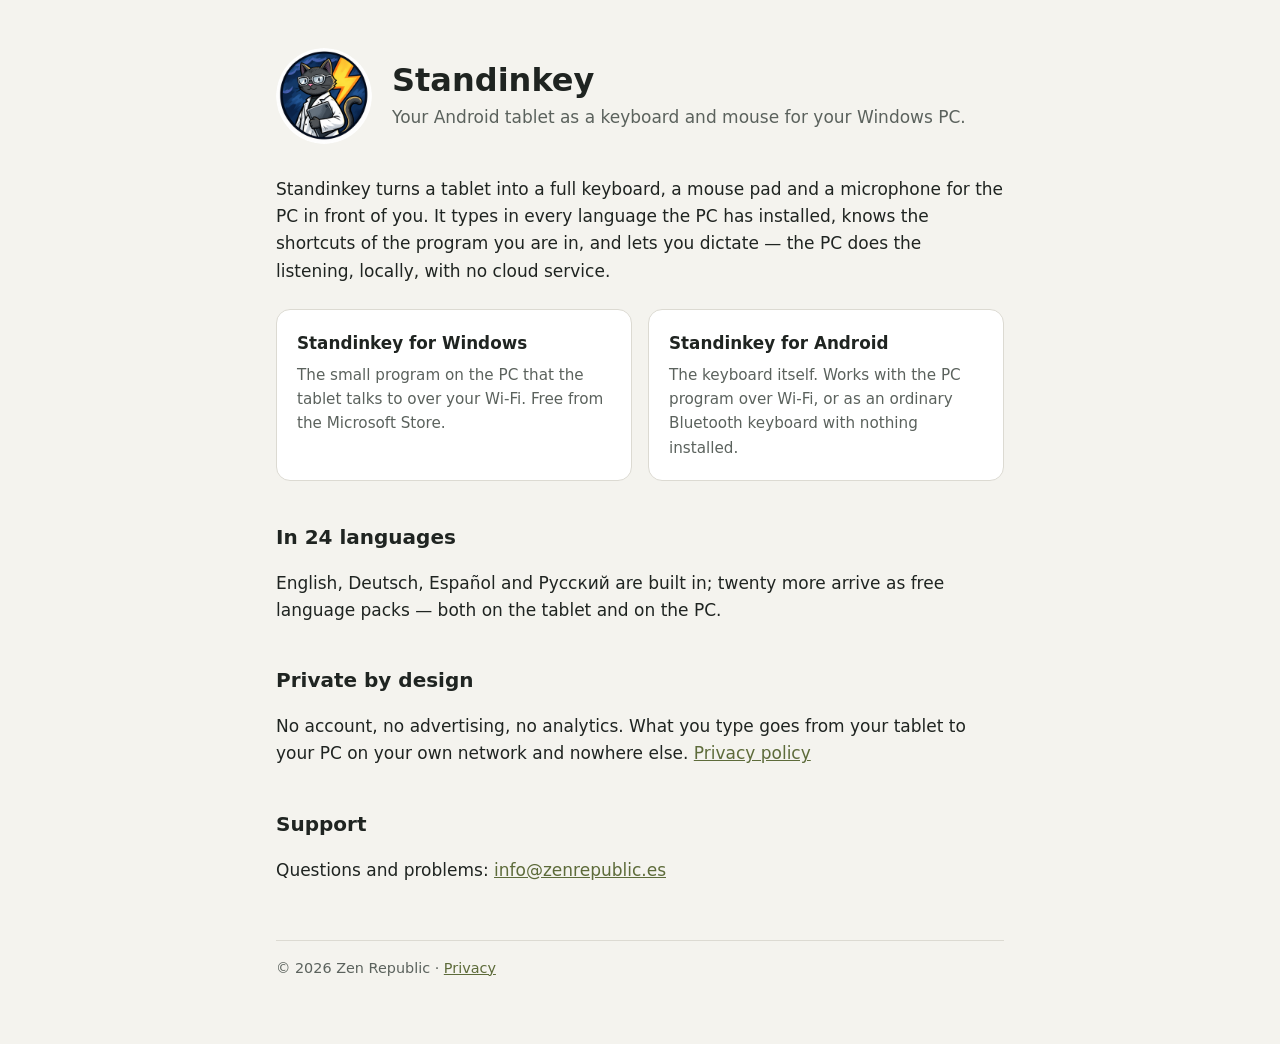
==== index.html @ 417d57b5 "Product page and privacy policy" ====
<!doctype html>
<html lang="en">
<head>
  <meta charset="utf-8">
  <meta name="viewport" content="width=device-width, initial-scale=1">
  <title>Standinkey</title>
  <meta name="description" content="Your Android tablet as a keyboard and mouse for your Windows PC.">
  <link rel="icon" href="logo.png">
  <link rel="stylesheet" href="style.css">
</head>
<body>
<main>
  <header>
    <img src="logo.png" alt="">
    <div>
      <h1>Standinkey</h1>
      <p class="lede">Your Android tablet as a keyboard and mouse for your Windows PC.</p>
    </div>
  </header>

  <p>Standinkey turns a tablet into a full keyboard, a mouse pad and a microphone for the PC in front of you.
    It types in every language the PC has installed, knows the shortcuts of the program you are in,
    and lets you dictate — the PC does the listening, locally, with no cloud service.</p>

  <div class="cards">
    <div class="card">
      <h3>Standinkey for Windows</h3>
      <p>The small program on the PC that the tablet talks to over your Wi-Fi. Free from the Microsoft Store.</p>
    </div>
    <div class="card">
      <h3>Standinkey for Android</h3>
      <p>The keyboard itself. Works with the PC program over Wi-Fi, or as an ordinary Bluetooth keyboard with nothing installed.</p>
    </div>
  </div>

  <h2>In 24 languages</h2>
  <p>English, Deutsch, Español and Русский are built in; twenty more arrive as free language packs —
    both on the tablet and on the PC.</p>

  <h2>Private by design</h2>
  <p>No account, no advertising, no analytics. What you type goes from your tablet to your PC on your own
    network and nowhere else. <a href="privacy.html">Privacy policy</a></p>

  <h2>Support</h2>
  <p>Questions and problems: <a href="mailto:info@zenrepublic.es">info@zenrepublic.es</a></p>

  <footer>© 2026 Zen Republic · <a href="privacy.html">Privacy</a></footer>
</main>
</body>
</html>
---- style.css ----
:root {
  --bg: #f4f3ee;
  --surface: #ffffff;
  --text: #1f2421;
  --muted: #5b625d;
  --accent: #5d6b3a;
  --accent-text: #ffffff;
  --border: #dcdad2;
}
@media (prefers-color-scheme: dark) {
  :root {
    --bg: #161917;
    --surface: #1f2421;
    --text: #e9ebe6;
    --muted: #a3aaa4;
    --accent: #a9bb78;
    --accent-text: #161917;
    --border: #343a36;
  }
}
* { box-sizing: border-box; }
body {
  margin: 0;
  background: var(--bg);
  color: var(--text);
  font: 17px/1.6 system-ui, -apple-system, "Segoe UI", Roboto, sans-serif;
}
main { max-width: 760px; margin: 0 auto; padding: 48px 16px 64px; }
header { display: flex; align-items: center; gap: 20px; margin-bottom: 32px; }
header img { width: 96px; height: 96px; border-radius: 50%; flex: none; }
h1 { font-size: 2rem; line-height: 1.2; margin: 0; }
h2 { font-size: 1.25rem; margin: 40px 0 8px; }
p, li { color: var(--text); }
.lede { color: var(--muted); margin: 4px 0 0; }
.cards { display: grid; grid-template-columns: repeat(auto-fit, minmax(240px, 1fr)); gap: 16px; margin: 24px 0; }
.card { background: var(--surface); border: 1px solid var(--border); border-radius: 14px; padding: 20px; }
.card h3 { margin: 0 0 6px; font-size: 1.05rem; }
.card p { margin: 0; color: var(--muted); font-size: 0.95rem; }
a { color: var(--accent); }
.button {
  display: inline-block; background: var(--accent); color: var(--accent-text);
  text-decoration: none; padding: 10px 18px; border-radius: 999px; font-weight: 600;
}
footer { margin-top: 56px; padding-top: 16px; border-top: 1px solid var(--border); color: var(--muted); font-size: 0.9rem; }
table { width: 100%; border-collapse: collapse; margin: 12px 0; font-size: 0.95rem; }
th, td { text-align: left; vertical-align: top; padding: 8px 10px; border-bottom: 1px solid var(--border); }
th { color: var(--muted); font-weight: 600; }
@media (max-width: 520px) {
  header { flex-direction: column; align-items: flex-start; }
  table { display: block; overflow-x: auto; }
}
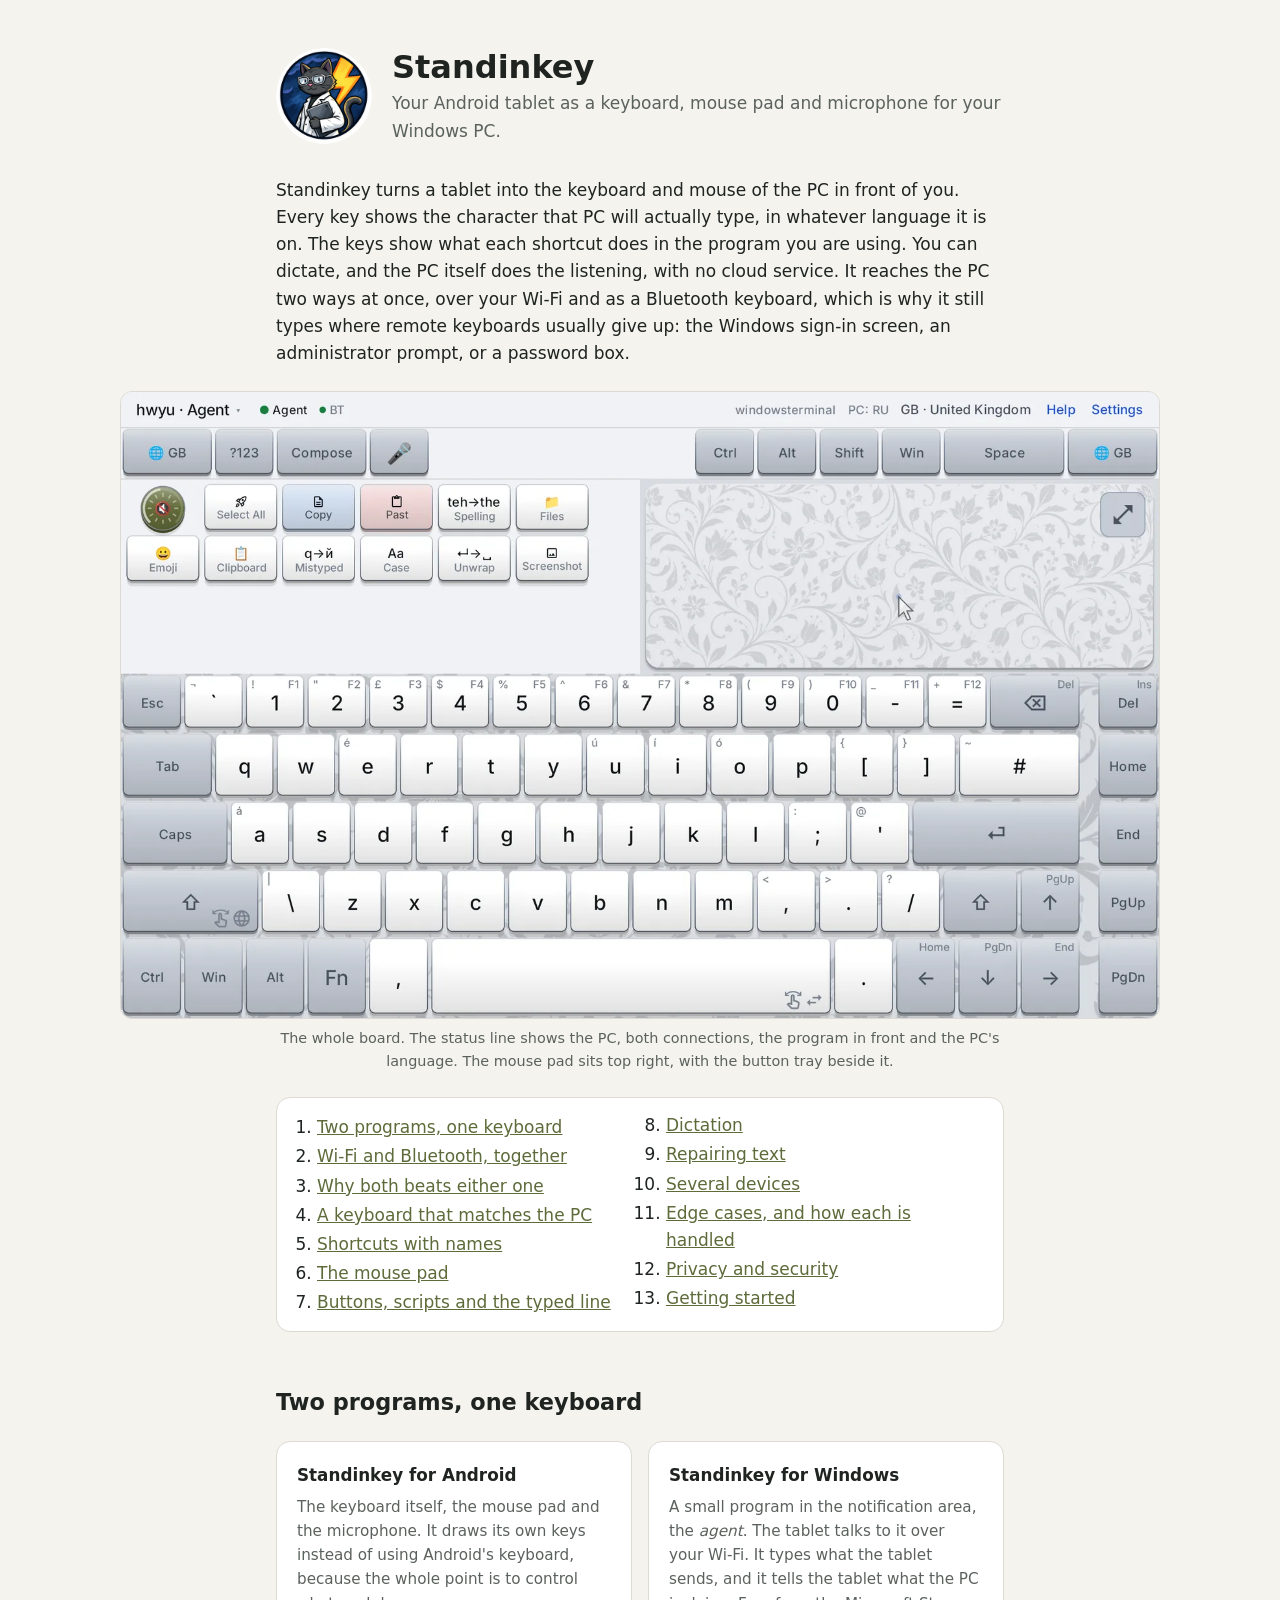
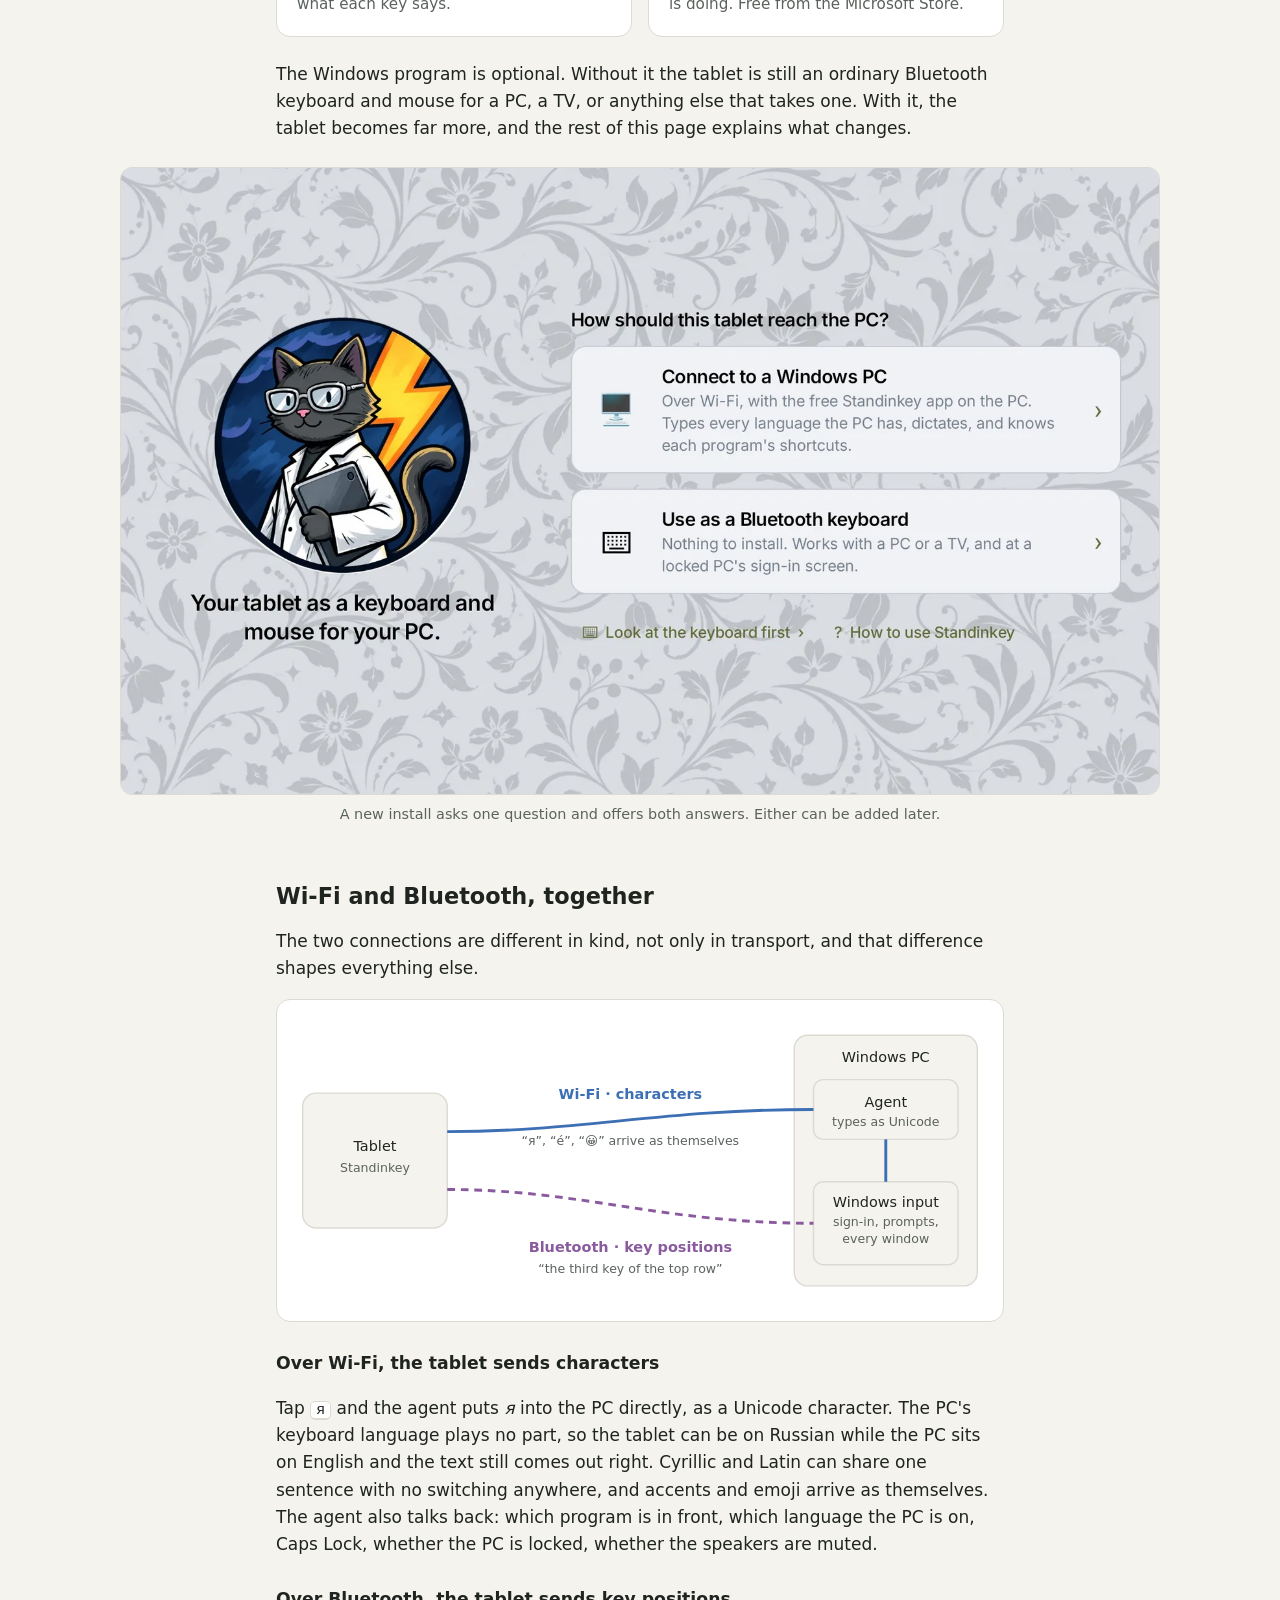
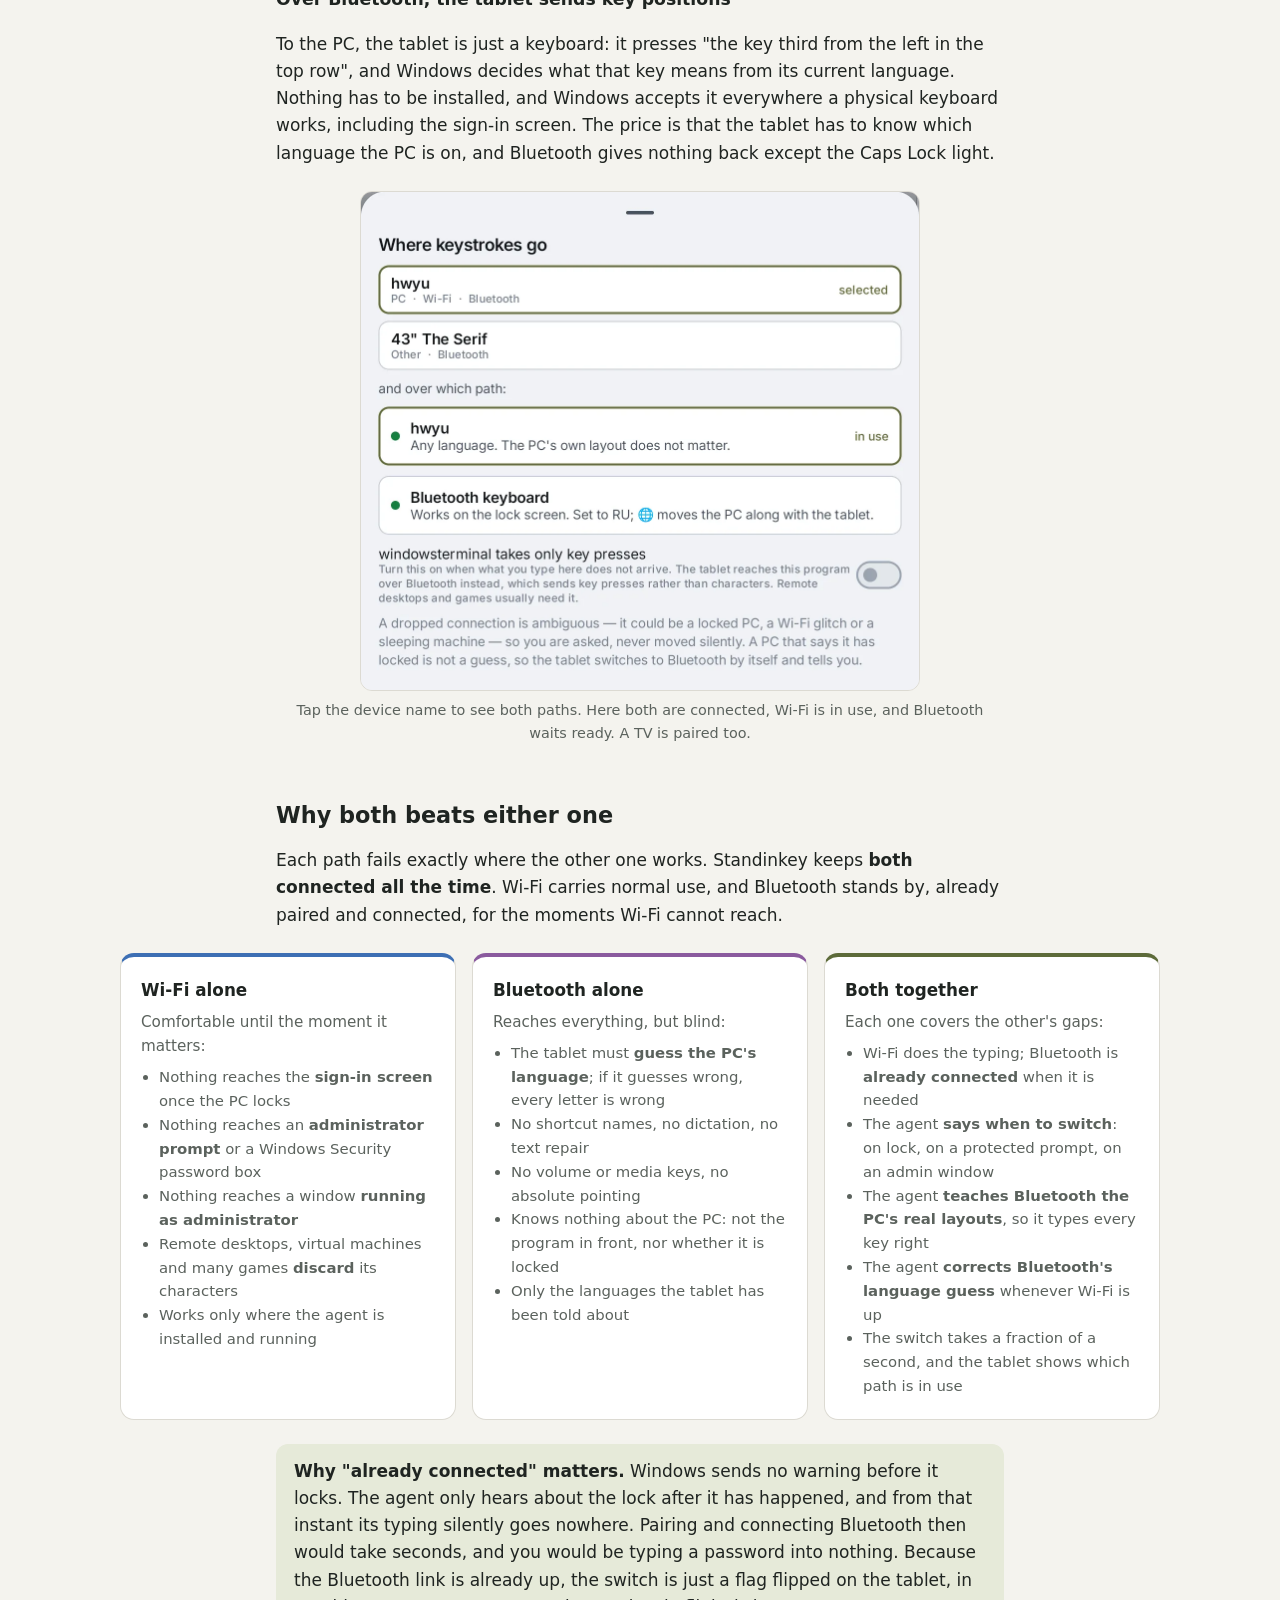
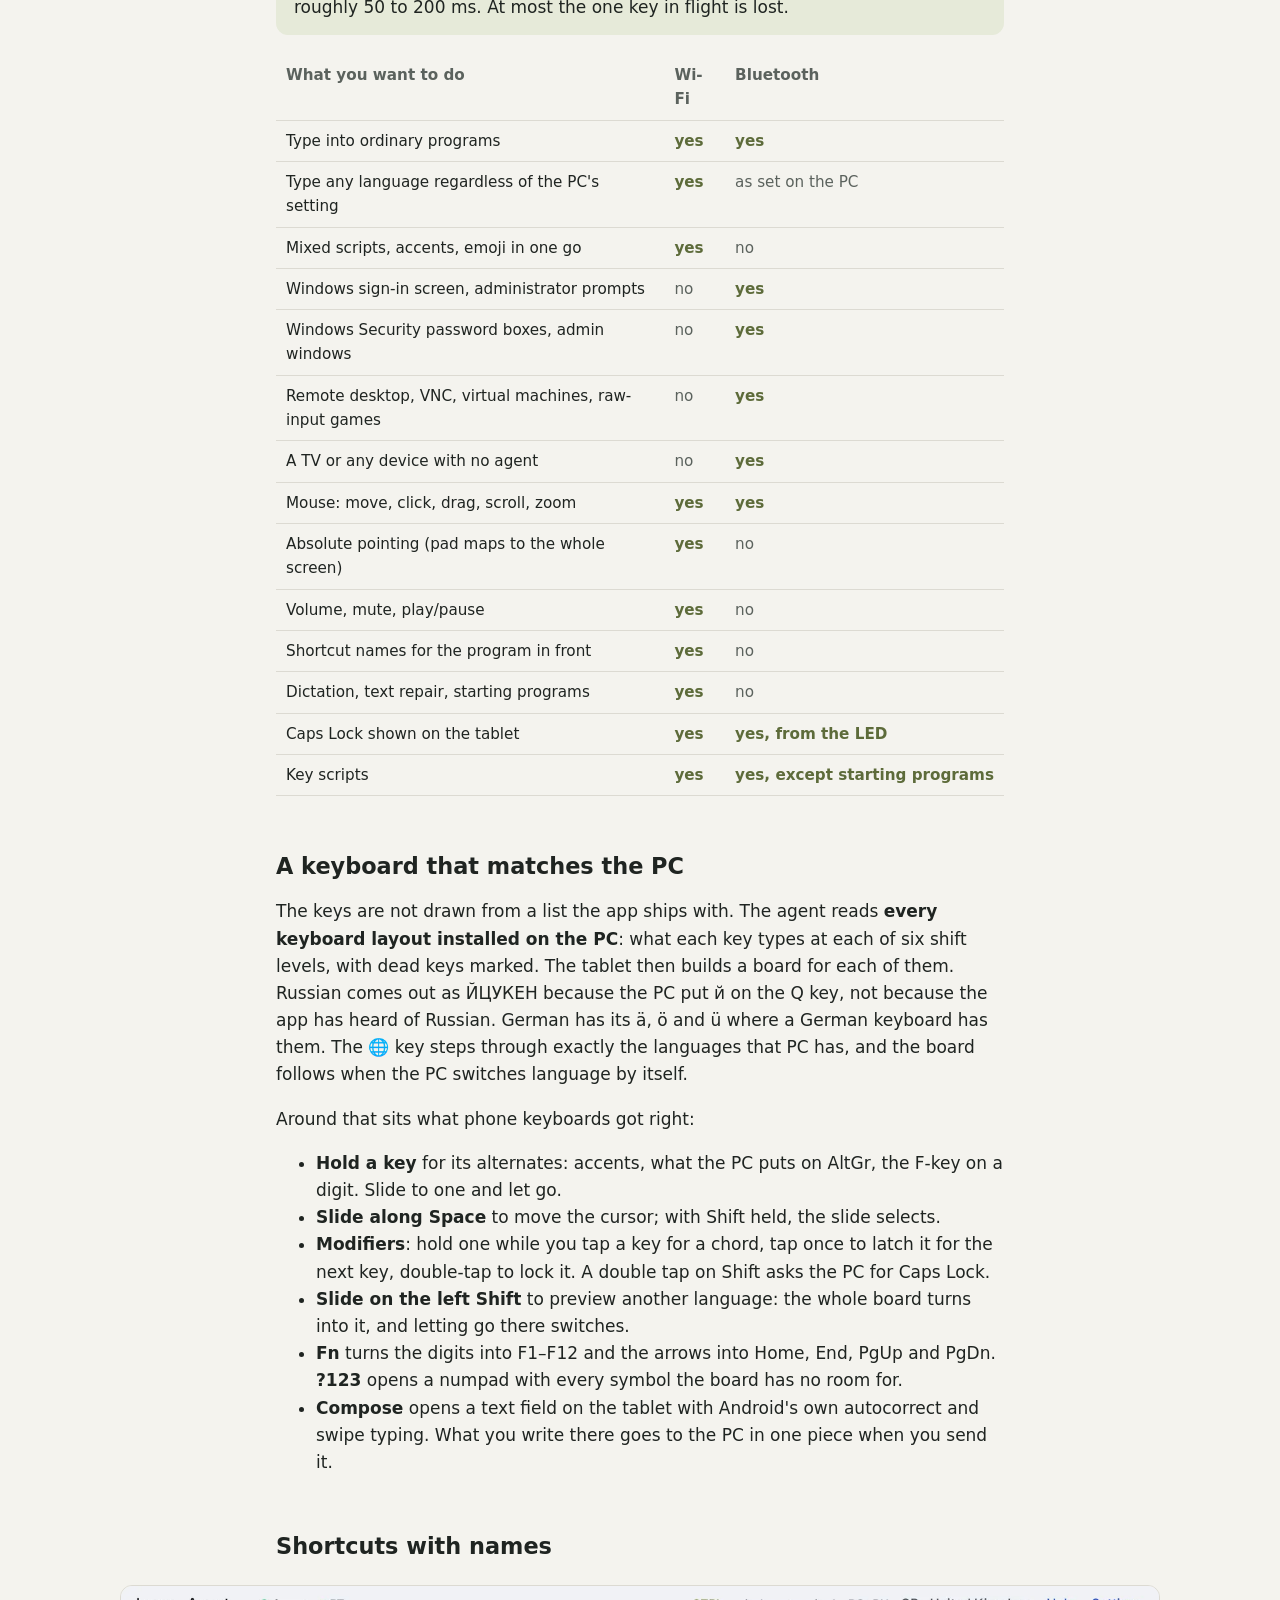
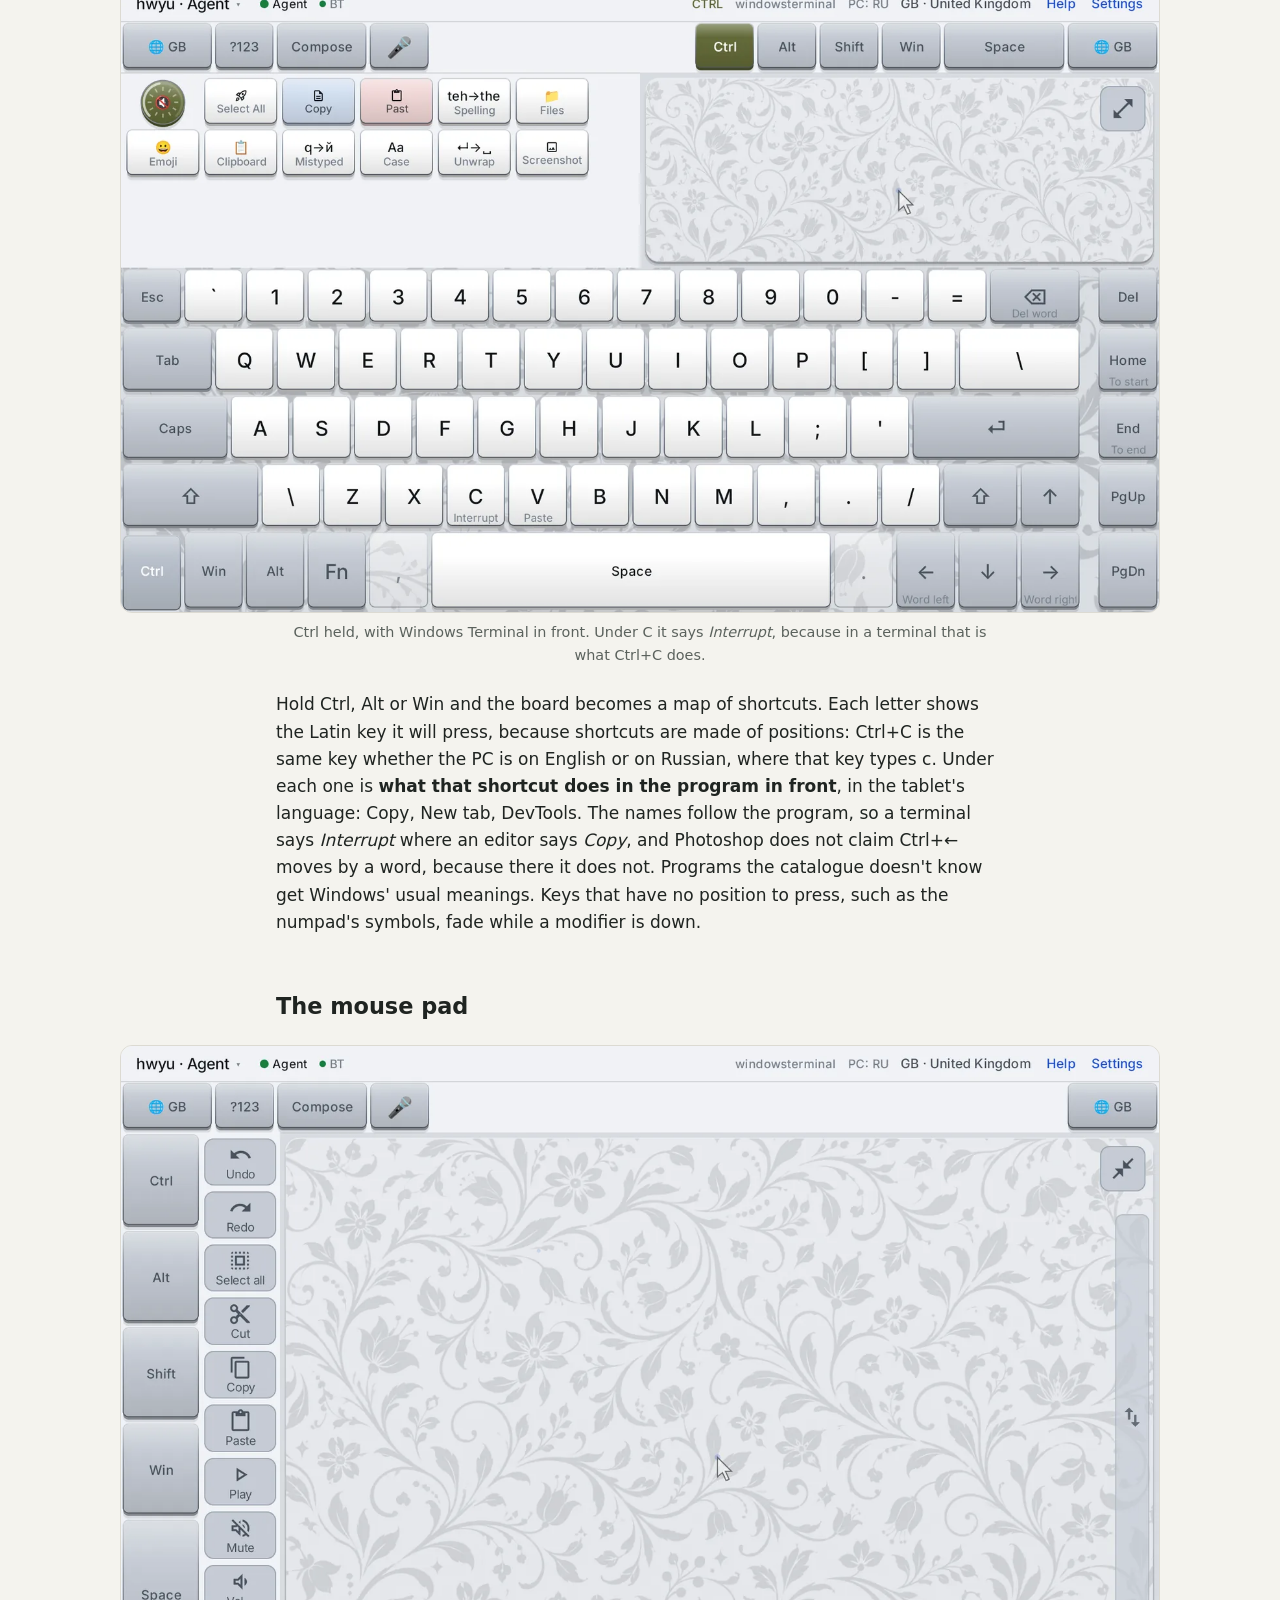
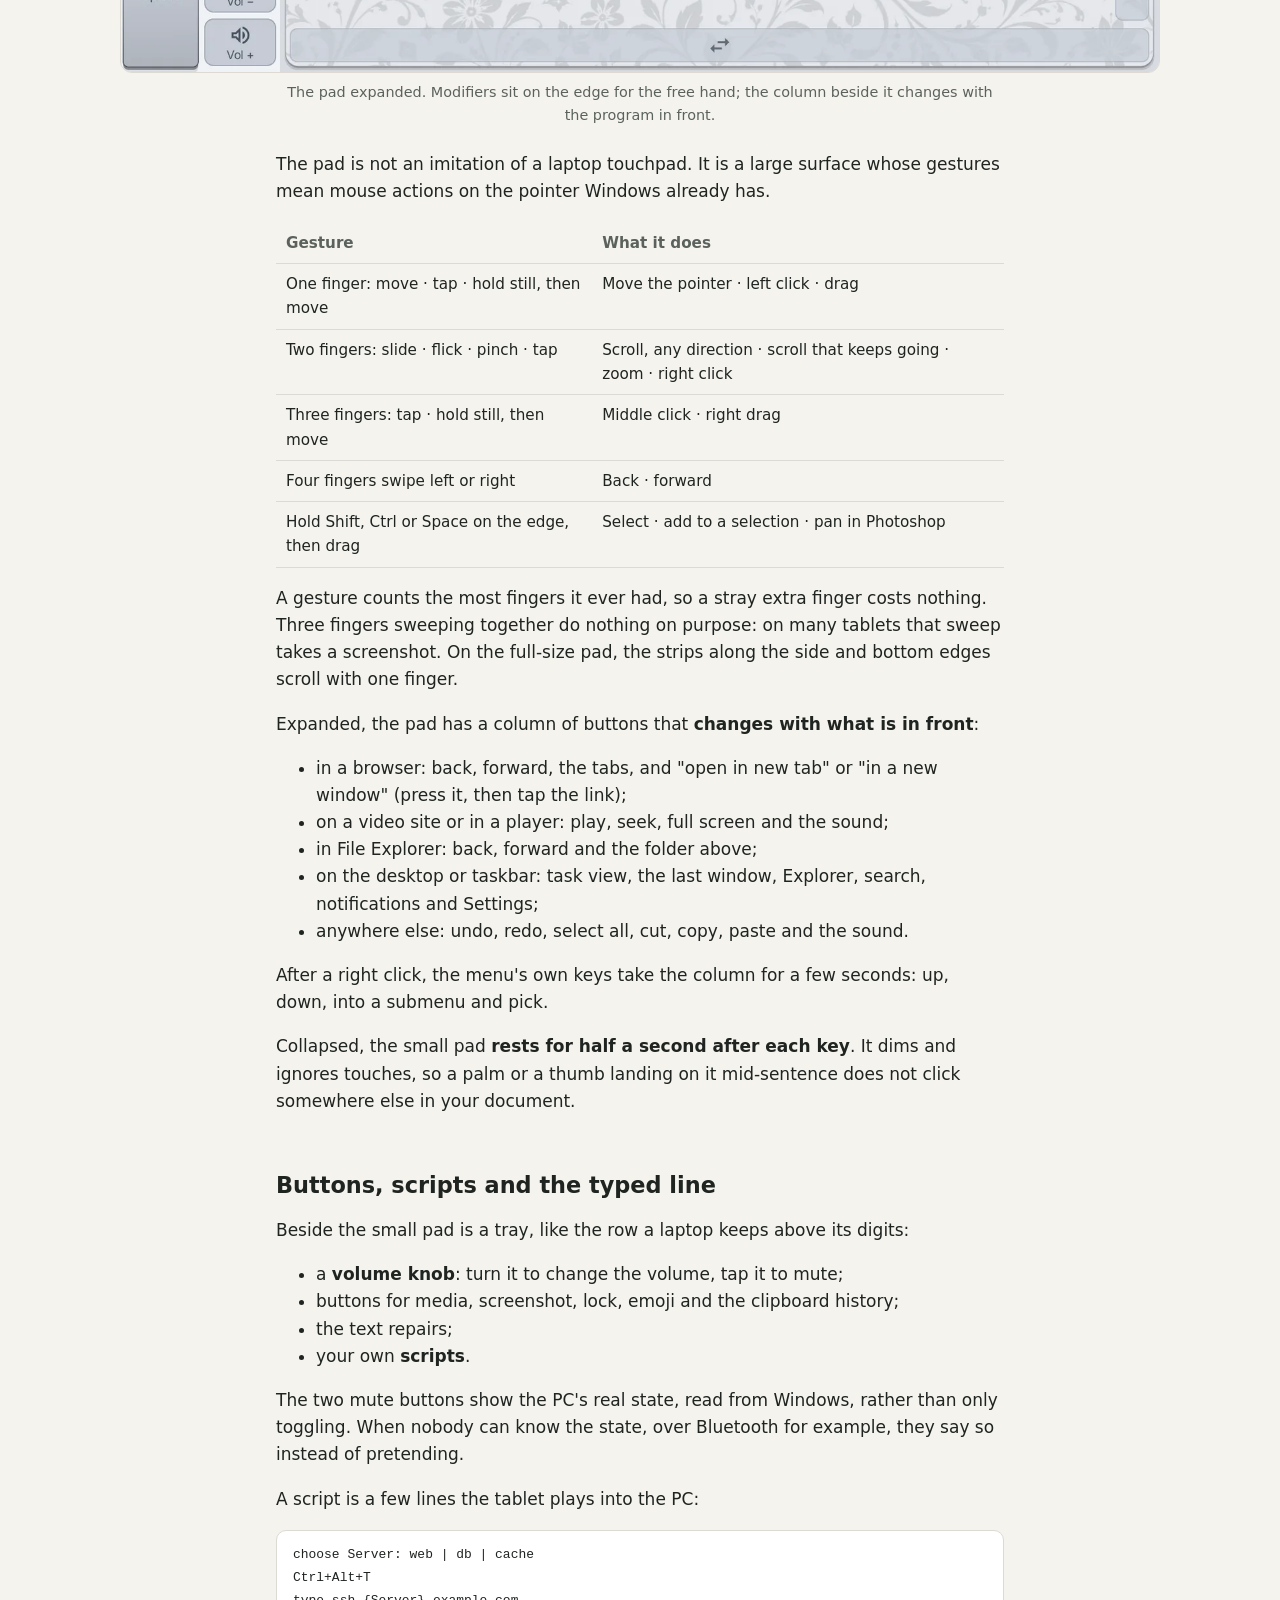
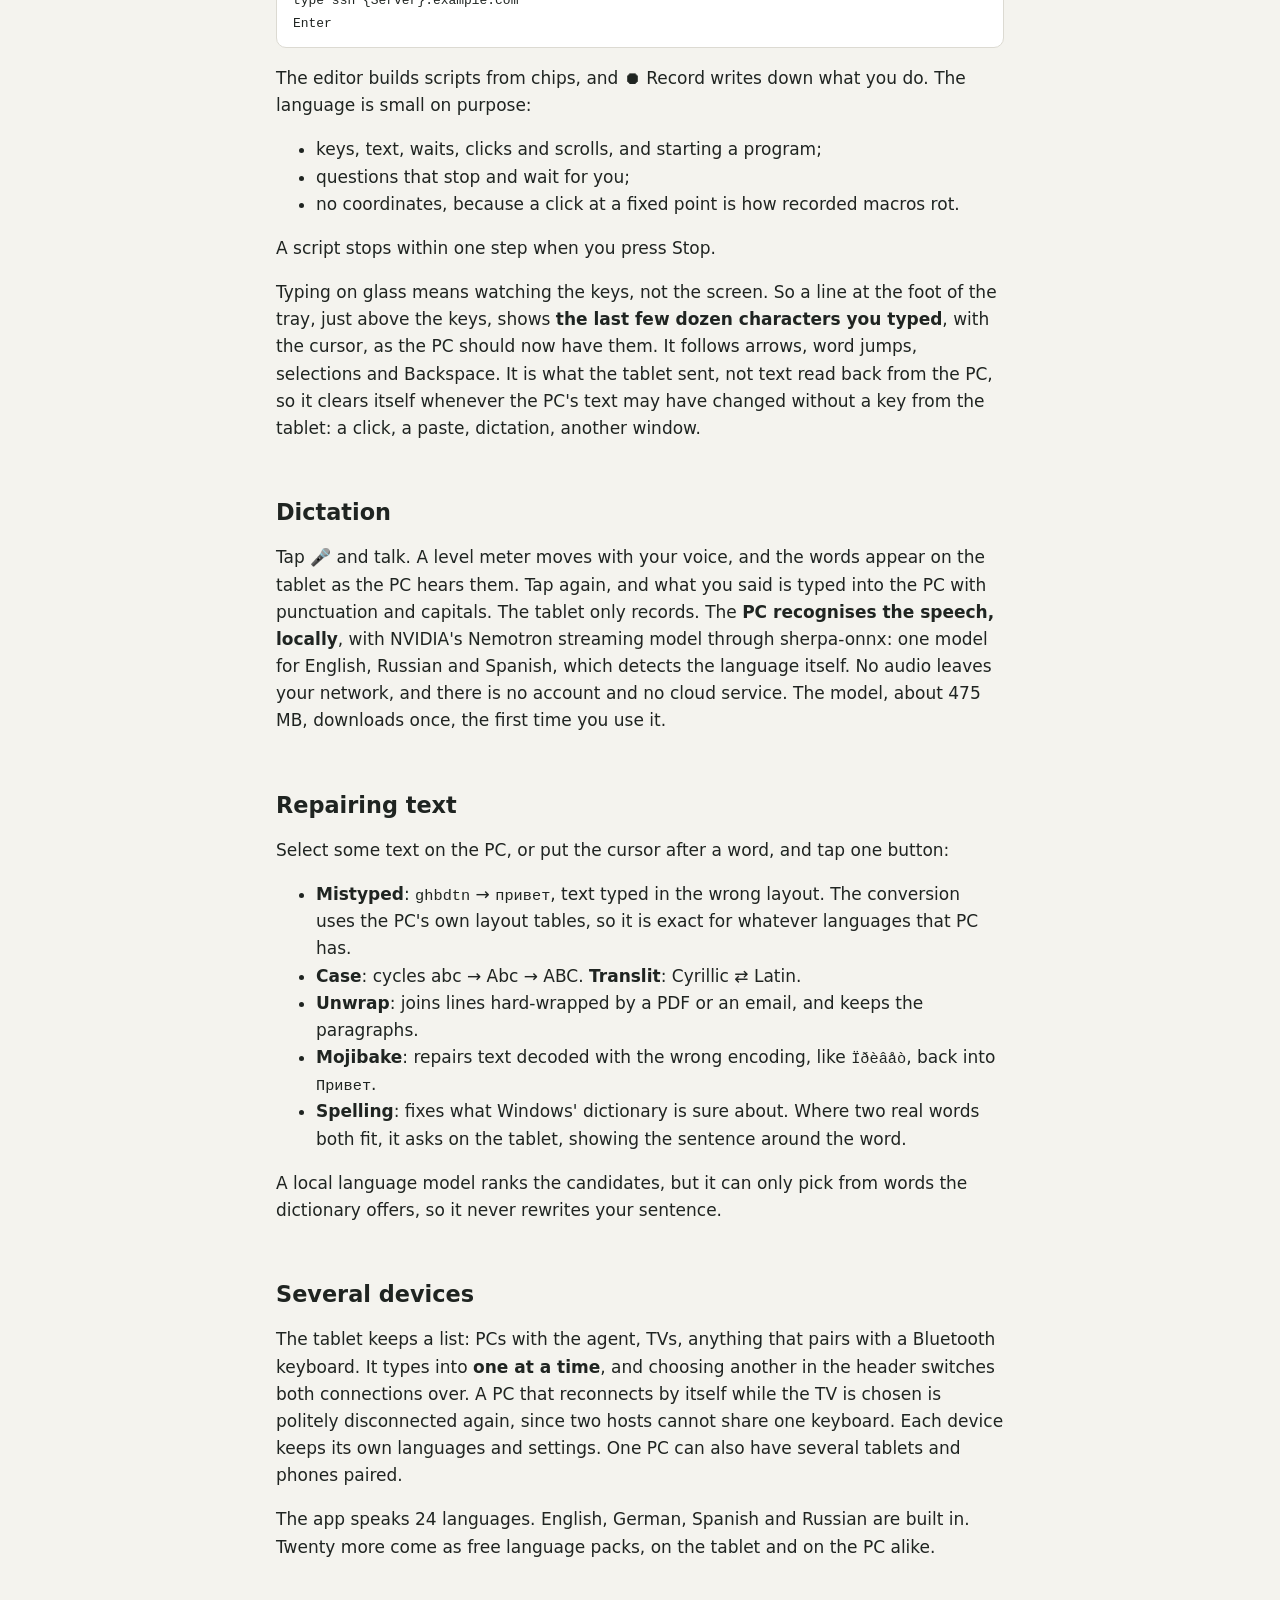
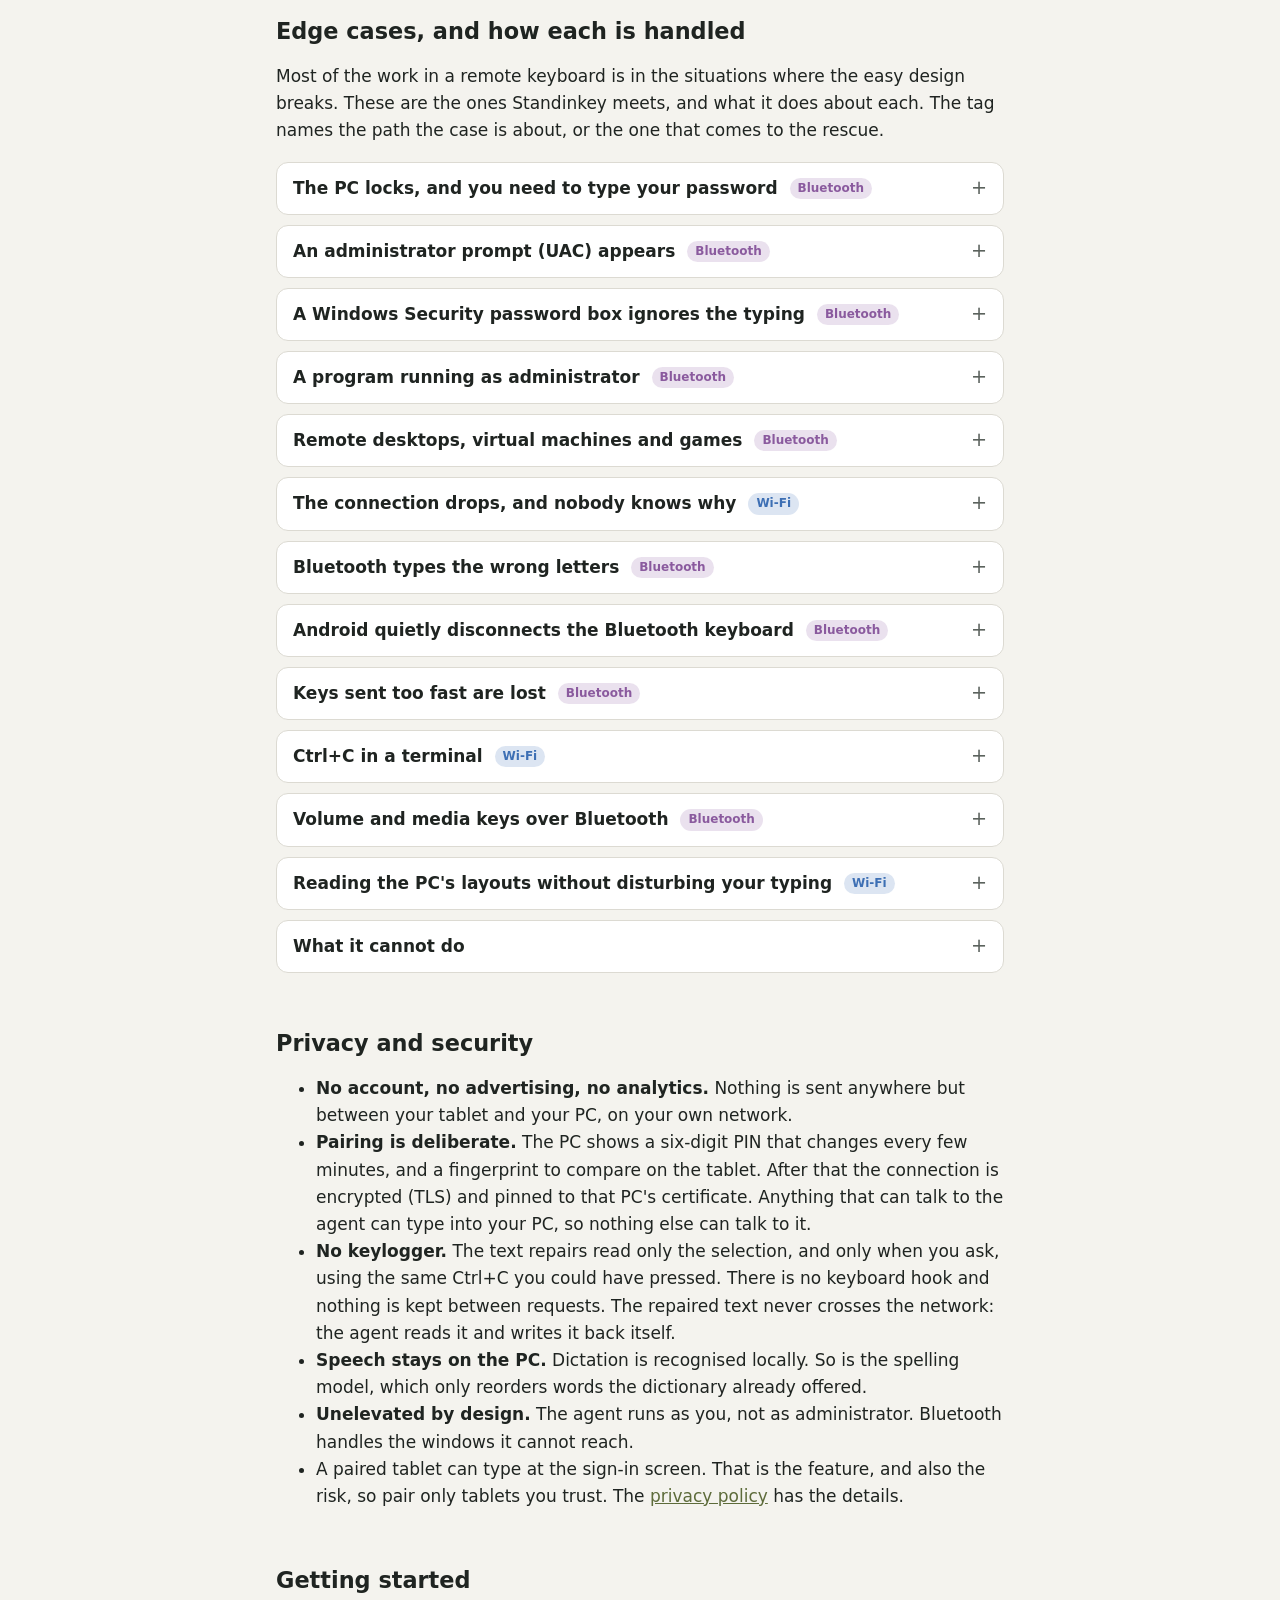
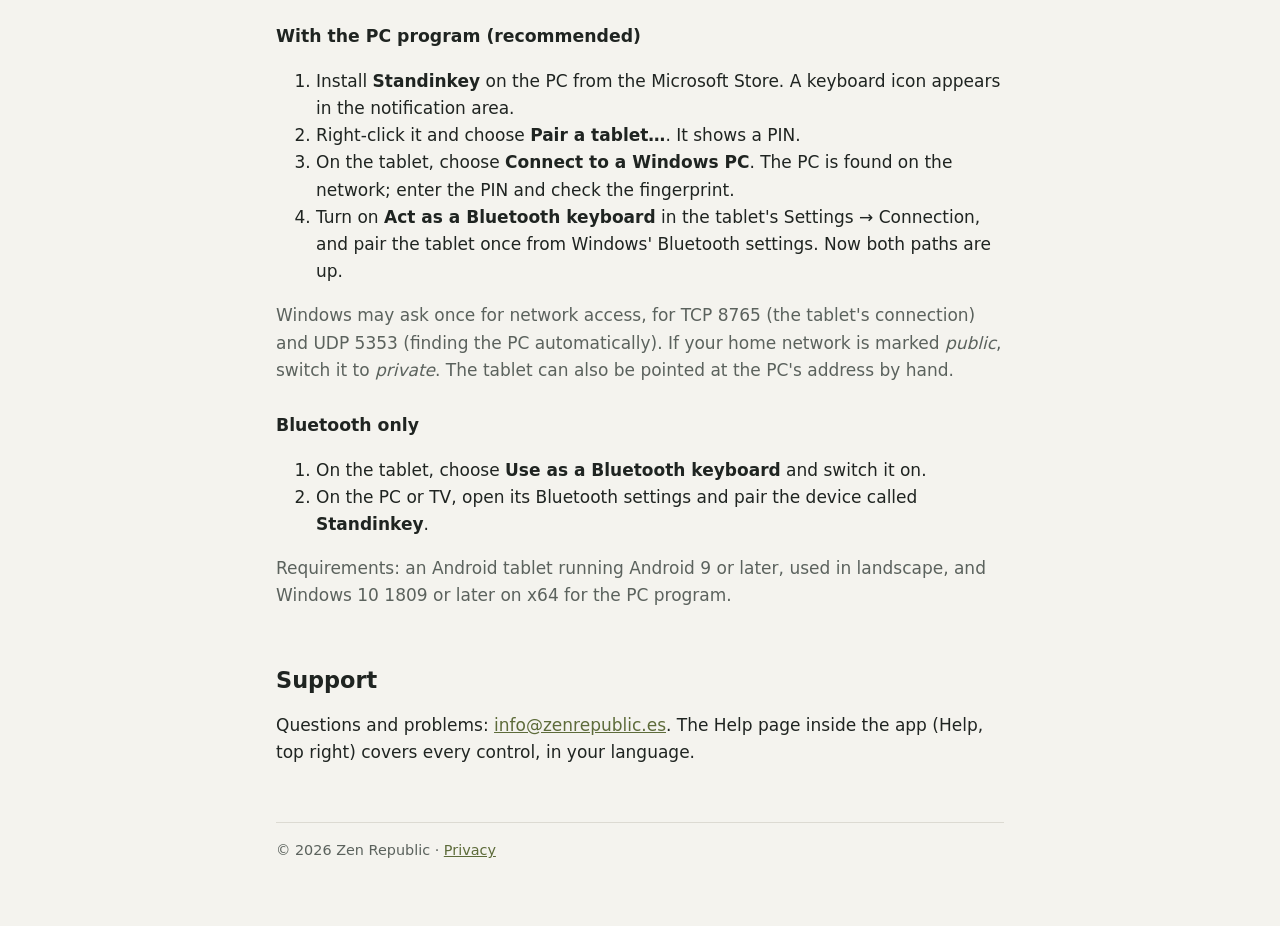
==== commit df598938: "The product page in full: both paths, why both, the features, the edge cases Co-Authored-By: Claude " ====
--- a/index.html
+++ b/index.html
@@ -4,7 +4,7 @@
   <meta charset="utf-8">
   <meta name="viewport" content="width=device-width, initial-scale=1">
   <title>Standinkey</title>
-  <meta name="description" content="Your Android tablet as a keyboard and mouse for your Windows PC.">
+  <meta name="description" content="Your Android tablet as a keyboard, mouse pad and microphone for your Windows PC — over Wi-Fi and Bluetooth at once, so it types everywhere, from your documents to the sign-in screen.">
   <link rel="icon" href="logo.png">
   <link rel="stylesheet" href="style.css">
 </head>
@@ -14,35 +14,499 @@
     <img src="logo.png" alt="">
     <div>
       <h1>Standinkey</h1>
-      <p class="lede">Your Android tablet as a keyboard and mouse for your Windows PC.</p>
+      <p class="lede">Your Android tablet as a keyboard, mouse pad and microphone for your Windows PC.</p>
     </div>
   </header>
 
-  <p>Standinkey turns a tablet into a full keyboard, a mouse pad and a microphone for the PC in front of you.
-    It types in every language the PC has installed, knows the shortcuts of the program you are in,
-    and lets you dictate — the PC does the listening, locally, with no cloud service.</p>
-
+  <p>Standinkey turns a tablet into the keyboard and mouse of the PC in front of you. Every key shows the
+    character that PC will actually type, in whatever language it is on. The keys show what each shortcut does
+    in the program you are using. You can dictate, and the PC itself does the listening, with no cloud
+    service. It reaches the PC two ways at once, over your Wi-Fi and as a Bluetooth keyboard, which is why it
+    still types where remote keyboards usually give up: the Windows sign-in screen, an administrator prompt,
+    or a password box.</p>
+
+  <figure class="wide">
+    <img src="img/keyboard.webp" width="1600" height="965" alt="The Standinkey keyboard on a tablet: a status line, a row of controls, a tray of buttons, a small mouse pad, and a full keyboard with function keys on the digits.">
+    <figcaption>The whole board. The status line shows the PC, both connections, the program in front and the PC's language. The mouse pad sits top right, with the button tray beside it.</figcaption>
+  </figure>
+
+  <nav class="toc" aria-label="Contents">
+    <ol>
+      <li><a href="#parts">Two programs, one keyboard</a></li>
+      <li><a href="#paths">Wi-Fi and Bluetooth, together</a></li>
+      <li><a href="#why-both">Why both beats either one</a></li>
+      <li><a href="#keyboard">A keyboard that matches the PC</a></li>
+      <li><a href="#shortcuts">Shortcuts with names</a></li>
+      <li><a href="#mouse">The mouse pad</a></li>
+      <li><a href="#tray">Buttons, scripts and the typed line</a></li>
+      <li><a href="#dictation">Dictation</a></li>
+      <li><a href="#repair">Repairing text</a></li>
+      <li><a href="#devices">Several devices</a></li>
+      <li><a href="#edge-cases">Edge cases, and how each is handled</a></li>
+      <li><a href="#privacy">Privacy and security</a></li>
+      <li><a href="#start">Getting started</a></li>
+    </ol>
+  </nav>
+
+  <h2 id="parts">Two programs, one keyboard</h2>
   <div class="cards">
     <div class="card">
+      <h3>Standinkey for Android</h3>
+      <p>The keyboard itself, the mouse pad and the microphone. It draws its own keys instead of using Android's
+        keyboard, because the whole point is to control what each key says.</p>
+    </div>
+    <div class="card">
       <h3>Standinkey for Windows</h3>
-      <p>The small program on the PC that the tablet talks to over your Wi-Fi. Free from the Microsoft Store.</p>
-    </div>
-    <div class="card">
-      <h3>Standinkey for Android</h3>
-      <p>The keyboard itself. Works with the PC program over Wi-Fi, or as an ordinary Bluetooth keyboard with nothing installed.</p>
+      <p>A small program in the notification area, the <em>agent</em>. The tablet talks to it over your Wi-Fi.
+        It types what the tablet sends, and it tells the tablet what the PC is doing. Free from the Microsoft Store.</p>
     </div>
   </div>
-
-  <h2>In 24 languages</h2>
-  <p>English, Deutsch, Español and Русский are built in; twenty more arrive as free language packs —
-    both on the tablet and on the PC.</p>
-
-  <h2>Private by design</h2>
-  <p>No account, no advertising, no analytics. What you type goes from your tablet to your PC on your own
-    network and nowhere else. <a href="privacy.html">Privacy policy</a></p>
+  <p>The Windows program is optional. Without it the tablet is still an ordinary Bluetooth keyboard and mouse
+    for a PC, a TV, or anything else that takes one. With it, the tablet becomes far more, and the rest of
+    this page explains what changes.</p>
+
+  <figure class="wide">
+    <img src="img/welcome.webp" width="1600" height="965" loading="lazy" alt="The first screen of the app, asking how the tablet should reach the PC: Connect to a Windows PC, or Use as a Bluetooth keyboard.">
+    <figcaption>A new install asks one question and offers both answers. Either can be added later.</figcaption>
+  </figure>
+
+  <h2 id="paths">Wi-Fi and Bluetooth, together</h2>
+  <p>The two connections are different in kind, not only in transport, and that difference shapes everything else.</p>
+
+  <div class="diagram" role="img" aria-label="Diagram: the tablet reaches the PC over two lanes. The Wi-Fi lane goes to the agent and carries characters; the Bluetooth lane goes straight to Windows and carries key positions.">
+    <svg viewBox="0 0 720 300" xmlns="http://www.w3.org/2000/svg">
+      <rect class="box" x="10" y="80" width="150" height="140" rx="14"/>
+      <text x="85" y="140" text-anchor="middle">Tablet</text>
+      <text x="85" y="162" text-anchor="middle" class="small">Standinkey</text>
+
+      <rect class="box" x="520" y="20" width="190" height="260" rx="14"/>
+      <text x="615" y="48" text-anchor="middle">Windows PC</text>
+      <rect class="box" x="540" y="66" width="150" height="62" rx="10"/>
+      <text x="615" y="94" text-anchor="middle">Agent</text>
+      <text x="615" y="114" text-anchor="middle" class="small">types as Unicode</text>
+      <rect class="box" x="540" y="172" width="150" height="86" rx="10"/>
+      <text x="615" y="198" text-anchor="middle">Windows input</text>
+      <text x="615" y="218" text-anchor="middle" class="small">sign-in, prompts,</text>
+      <text x="615" y="236" text-anchor="middle" class="small">every window</text>
+
+      <path class="wifi" d="M160 120 C 300 120, 380 97, 540 97"/>
+      <text x="350" y="86" text-anchor="middle" class="wifi-t">Wi-Fi · characters</text>
+      <text x="350" y="134" text-anchor="middle" class="small">“я”, “é”, “😀” arrive as themselves</text>
+
+      <path class="bt" d="M160 180 C 300 180, 380 215, 540 215"/>
+      <text x="350" y="245" text-anchor="middle" class="bt-t">Bluetooth · key positions</text>
+      <text x="350" y="267" text-anchor="middle" class="small">“the third key of the top row”</text>
+
+      <path class="wifi" d="M615 128 L615 172" stroke-dasharray="0"/>
+    </svg>
+  </div>
+
+  <h3>Over Wi-Fi, the tablet sends characters</h3>
+  <p>Tap <kbd>я</kbd> and the agent puts <em>я</em> into the PC directly, as a Unicode character. The PC's
+    keyboard language plays no part, so the tablet can be on Russian while the PC sits on English and the text
+    still comes out right. Cyrillic and Latin can share one sentence with no switching anywhere, and accents
+    and emoji arrive as themselves. The agent also talks back: which program is in front, which language the
+    PC is on, Caps Lock, whether the PC is locked, whether the speakers are muted.</p>
+
+  <h3>Over Bluetooth, the tablet sends key positions</h3>
+  <p>To the PC, the tablet is just a keyboard: it presses "the key third from the left in the top row", and
+    Windows decides what that key means from its current language. Nothing has to be installed, and Windows
+    accepts it everywhere a physical keyboard works, including the sign-in screen. The price is that the
+    tablet has to know which language the PC is on, and Bluetooth gives nothing back except the Caps Lock
+    light.</p>
+
+  <figure class="narrow">
+    <img src="img/paths.webp" width="1120" height="1000" loading="lazy" alt="The 'Where keystrokes go' sheet: the selected PC, a TV, and two paths — the agent over Wi-Fi, in use, and the Bluetooth keyboard, also connected.">
+    <figcaption>Tap the device name to see both paths. Here both are connected, Wi-Fi is in use, and Bluetooth waits ready. A TV is paired too.</figcaption>
+  </figure>
+
+  <h2 id="why-both">Why both beats either one</h2>
+  <p>Each path fails exactly where the other one works. Standinkey keeps <strong>both connected all the
+    time</strong>. Wi-Fi carries normal use, and Bluetooth stands by, already paired and connected, for the
+    moments Wi-Fi cannot reach.</p>
+
+  <div class="cards wide">
+    <div class="card wifi">
+      <h3>Wi-Fi alone</h3>
+      <p>Comfortable until the moment it matters:</p>
+      <ul>
+        <li>Nothing reaches the <strong>sign-in screen</strong> once the PC locks</li>
+        <li>Nothing reaches an <strong>administrator prompt</strong> or a Windows Security password box</li>
+        <li>Nothing reaches a window <strong>running as administrator</strong></li>
+        <li>Remote desktops, virtual machines and many games <strong>discard</strong> its characters</li>
+        <li>Works only where the agent is installed and running</li>
+      </ul>
+    </div>
+    <div class="card bt">
+      <h3>Bluetooth alone</h3>
+      <p>Reaches everything, but blind:</p>
+      <ul>
+        <li>The tablet must <strong>guess the PC's language</strong>; if it guesses wrong, every letter is wrong</li>
+        <li>No shortcut names, no dictation, no text repair</li>
+        <li>No volume or media keys, no absolute pointing</li>
+        <li>Knows nothing about the PC: not the program in front, nor whether it is locked</li>
+        <li>Only the languages the tablet has been told about</li>
+      </ul>
+    </div>
+    <div class="card both">
+      <h3>Both together</h3>
+      <p>Each one covers the other's gaps:</p>
+      <ul>
+        <li>Wi-Fi does the typing; Bluetooth is <strong>already connected</strong> when it is needed</li>
+        <li>The agent <strong>says when to switch</strong>: on lock, on a protected prompt, on an admin window</li>
+        <li>The agent <strong>teaches Bluetooth the PC's real layouts</strong>, so it types every key right</li>
+        <li>The agent <strong>corrects Bluetooth's language guess</strong> whenever Wi-Fi is up</li>
+        <li>The switch takes a fraction of a second, and the tablet shows which path is in use</li>
+      </ul>
+    </div>
+  </div>
+
+  <div class="callout">
+    <p><strong>Why "already connected" matters.</strong> Windows sends no warning before it locks. The agent
+      only hears about the lock after it has happened, and from that instant its typing silently goes nowhere.
+      Pairing and connecting Bluetooth then would take seconds, and you would be typing a password into
+      nothing. Because the Bluetooth link is already up, the switch is just a flag flipped on the tablet, in
+      roughly 50 to 200 ms. At most the one key in flight is lost.</p>
+  </div>
+
+  <table>
+    <thead><tr><th>What you want to do</th><th>Wi-Fi</th><th>Bluetooth</th></tr></thead>
+    <tbody>
+      <tr><td>Type into ordinary programs</td><td class="y">yes</td><td class="y">yes</td></tr>
+      <tr><td>Type any language regardless of the PC's setting</td><td class="y">yes</td><td class="n">as set on the PC</td></tr>
+      <tr><td>Mixed scripts, accents, emoji in one go</td><td class="y">yes</td><td class="n">no</td></tr>
+      <tr><td>Windows sign-in screen, administrator prompts</td><td class="n">no</td><td class="y">yes</td></tr>
+      <tr><td>Windows Security password boxes, admin windows</td><td class="n">no</td><td class="y">yes</td></tr>
+      <tr><td>Remote desktop, VNC, virtual machines, raw-input games</td><td class="n">no</td><td class="y">yes</td></tr>
+      <tr><td>A TV or any device with no agent</td><td class="n">no</td><td class="y">yes</td></tr>
+      <tr><td>Mouse: move, click, drag, scroll, zoom</td><td class="y">yes</td><td class="y">yes</td></tr>
+      <tr><td>Absolute pointing (pad maps to the whole screen)</td><td class="y">yes</td><td class="n">no</td></tr>
+      <tr><td>Volume, mute, play/pause</td><td class="y">yes</td><td class="n">no</td></tr>
+      <tr><td>Shortcut names for the program in front</td><td class="y">yes</td><td class="n">no</td></tr>
+      <tr><td>Dictation, text repair, starting programs</td><td class="y">yes</td><td class="n">no</td></tr>
+      <tr><td>Caps Lock shown on the tablet</td><td class="y">yes</td><td class="y">yes, from the LED</td></tr>
+      <tr><td>Key scripts</td><td class="y">yes</td><td class="y">yes, except starting programs</td></tr>
+    </tbody>
+  </table>
+
+  <h2 id="keyboard">A keyboard that matches the PC</h2>
+  <p>The keys are not drawn from a list the app ships with. The agent reads <strong>every keyboard layout
+    installed on the PC</strong>: what each key types at each of six shift levels, with dead keys marked. The
+    tablet then builds a board for each of them. Russian comes out as ЙЦУКЕН because the PC put й on the Q
+    key, not because the app has heard of Russian. German has its ä, ö and ü where a German keyboard has
+    them. The 🌐 key steps through exactly the languages that PC has, and the board follows when the PC
+    switches language by itself.</p>
+  <p>Around that sits what phone keyboards got right:</p>
+  <ul>
+    <li><strong>Hold a key</strong> for its alternates: accents, what the PC puts on AltGr, the F-key on a digit. Slide to one and let go.</li>
+    <li><strong>Slide along Space</strong> to move the cursor; with Shift held, the slide selects.</li>
+    <li><strong>Modifiers</strong>: hold one while you tap a key for a chord, tap once to latch it for the next key, double-tap to lock it. A double tap on Shift asks the PC for Caps Lock.</li>
+    <li><strong>Slide on the left Shift</strong> to preview another language: the whole board turns into it, and letting go there switches.</li>
+    <li><strong>Fn</strong> turns the digits into F1–F12 and the arrows into Home, End, PgUp and PgDn. <strong>?123</strong> opens a numpad with every symbol the board has no room for.</li>
+    <li><strong>Compose</strong> opens a text field on the tablet with Android's own autocorrect and swipe typing. What you write there goes to the PC in one piece when you send it.</li>
+  </ul>
+
+  <h2 id="shortcuts">Shortcuts with names</h2>
+  <figure class="wide">
+    <img src="img/shortcuts.webp" width="1600" height="965" loading="lazy" alt="The keyboard with Ctrl held: letters become capitals showing the Latin key, and under C it says Interrupt, under V Paste, under the arrows Word left and Word right.">
+    <figcaption>Ctrl held, with Windows Terminal in front. Under C it says <em>Interrupt</em>, because in a terminal that is what Ctrl+C does.</figcaption>
+  </figure>
+  <p>Hold Ctrl, Alt or Win and the board becomes a map of shortcuts. Each letter shows the Latin key it will
+    press, because shortcuts are made of positions: Ctrl+C is the same key whether the PC is on English or
+    on Russian, where that key types с. Under each one is <strong>what that shortcut does in the program in
+    front</strong>, in the tablet's language: Copy, New tab, DevTools. The names follow the program, so a
+    terminal says <em>Interrupt</em> where an editor says <em>Copy</em>, and Photoshop does not claim
+    Ctrl+← moves by a word, because there it does not. Programs the catalogue doesn't know get Windows'
+    usual meanings. Keys that have no position to press, such as the numpad's symbols, fade while a
+    modifier is down.</p>
+
+  <h2 id="mouse">The mouse pad</h2>
+  <figure class="wide">
+    <img src="img/pad.webp" width="1600" height="965" loading="lazy" alt="The mouse pad expanded to fill the screen, with Ctrl, Alt, Shift, Win and Space on the left edge, a column of buttons — Undo, Redo, Select all, Cut, Copy, Paste, Play, Mute, Vol − and Vol + — and scroll strips along the right and bottom edges.">
+    <figcaption>The pad expanded. Modifiers sit on the edge for the free hand; the column beside it changes with the program in front.</figcaption>
+  </figure>
+  <p>The pad is not an imitation of a laptop touchpad. It is a large surface whose gestures mean mouse
+    actions on the pointer Windows already has.</p>
+  <table>
+    <thead><tr><th>Gesture</th><th>What it does</th></tr></thead>
+    <tbody>
+      <tr><td>One finger: move · tap · hold still, then move</td><td>Move the pointer · left click · drag</td></tr>
+      <tr><td>Two fingers: slide · flick · pinch · tap</td><td>Scroll, any direction · scroll that keeps going · zoom · right click</td></tr>
+      <tr><td>Three fingers: tap · hold still, then move</td><td>Middle click · right drag</td></tr>
+      <tr><td>Four fingers swipe left or right</td><td>Back · forward</td></tr>
+      <tr><td>Hold Shift, Ctrl or Space on the edge, then drag</td><td>Select · add to a selection · pan in Photoshop</td></tr>
+    </tbody>
+  </table>
+  <p>A gesture counts the most fingers it ever had, so a stray extra finger costs nothing. Three fingers
+    sweeping together do nothing on purpose: on many tablets that sweep takes a screenshot. On the
+    full-size pad, the strips along the side and bottom edges scroll with one finger.</p>
+  <p>Expanded, the pad has a column of buttons that <strong>changes with what is in front</strong>:</p>
+  <ul>
+    <li>in a browser: back, forward, the tabs, and "open in new tab" or "in a new window" (press it, then tap the link);</li>
+    <li>on a video site or in a player: play, seek, full screen and the sound;</li>
+    <li>in File Explorer: back, forward and the folder above;</li>
+    <li>on the desktop or taskbar: task view, the last window, Explorer, search, notifications and Settings;</li>
+    <li>anywhere else: undo, redo, select all, cut, copy, paste and the sound.</li>
+  </ul>
+  <p>After a right click, the menu's own keys take the column for a few seconds: up, down, into a submenu
+    and pick.</p>
+  <p>Collapsed, the small pad <strong>rests for half a second after each key</strong>. It dims and
+    ignores touches, so a palm or a thumb landing on it mid-sentence does not click somewhere else in
+    your document.</p>
+
+  <h2 id="tray">Buttons, scripts and the typed line</h2>
+  <p>Beside the small pad is a tray, like the row a laptop keeps above its digits:</p>
+  <ul>
+    <li>a <strong>volume knob</strong>: turn it to change the volume, tap it to mute;</li>
+    <li>buttons for media, screenshot, lock, emoji and the clipboard history;</li>
+    <li>the text repairs;</li>
+    <li>your own <strong>scripts</strong>.</li>
+  </ul>
+  <p>The two mute buttons show the PC's real state, read from Windows, rather than only toggling. When nobody
+    can know the state, over Bluetooth for example, they say so instead of pretending.</p>
+  <p>A script is a few lines the tablet plays into the PC:</p>
+  <pre><code>choose Server: web | db | cache
+Ctrl+Alt+T
+type ssh {Server}.example.com
+Enter</code></pre>
+  <p>The editor builds scripts from chips, and ⏺ Record writes down what you do. The language is small on
+    purpose:</p>
+  <ul>
+    <li>keys, text, waits, clicks and scrolls, and starting a program;</li>
+    <li>questions that stop and wait for you;</li>
+    <li>no coordinates, because a click at a fixed point is how recorded macros rot.</li>
+  </ul>
+  <p>A script stops within one step when you press Stop.</p>
+  <p>Typing on glass means watching the keys, not the screen. So a line at the foot of the tray, just above the
+    keys, shows <strong>the last few dozen characters you typed</strong>, with the cursor, as the PC should
+    now have them. It follows arrows, word jumps, selections and Backspace. It is what the tablet sent, not
+    text read back from the PC, so it clears itself whenever the PC's text may have changed without a key
+    from the tablet: a click, a paste, dictation, another window.</p>
+
+  <h2 id="dictation">Dictation</h2>
+  <p>Tap 🎤 and talk. A level meter moves with your voice, and the words appear on the tablet as the PC
+    hears them. Tap again, and what you said is typed into the PC with punctuation and capitals. The tablet
+    only records. The <strong>PC recognises the speech, locally</strong>, with NVIDIA's Nemotron streaming
+    model through sherpa-onnx: one model for English, Russian and Spanish, which detects the language
+    itself. No audio leaves your network, and there is no account and no cloud service. The model, about
+    475 MB, downloads once, the first time you use it.</p>
+
+  <h2 id="repair">Repairing text</h2>
+  <p>Select some text on the PC, or put the cursor after a word, and tap one button:</p>
+  <ul>
+    <li><strong>Mistyped</strong>: <code>ghbdtn</code> → <code>привет</code>, text typed in the wrong
+      layout. The conversion uses the PC's own layout tables, so it is exact for whatever languages that PC
+      has.</li>
+    <li><strong>Case</strong>: cycles abc → Abc → ABC. <strong>Translit</strong>: Cyrillic ⇄ Latin.</li>
+    <li><strong>Unwrap</strong>: joins lines hard-wrapped by a PDF or an email, and keeps the paragraphs.</li>
+    <li><strong>Mojibake</strong>: repairs text decoded with the wrong encoding, like <code>Ïðèâåò</code>, back into <code>Привет</code>.</li>
+    <li><strong>Spelling</strong>: fixes what Windows' dictionary is sure about. Where two real words both
+      fit, it asks on the tablet, showing the sentence around the word.</li>
+  </ul>
+  <p>A local language model ranks the candidates, but it can only pick from words the dictionary offers, so
+    it never rewrites your sentence.</p>
+
+  <h2 id="devices">Several devices</h2>
+  <p>The tablet keeps a list: PCs with the agent, TVs, anything that pairs with a Bluetooth keyboard. It
+    types into <strong>one at a time</strong>, and choosing another in the header switches both connections
+    over. A PC that reconnects by itself while the TV is chosen is politely disconnected again, since two
+    hosts cannot share one keyboard. Each device keeps its own languages and settings. One PC can also have
+    several tablets and phones paired.</p>
+  <p>The app speaks 24 languages. English, German, Spanish and Russian are built in. Twenty more come as
+    free language packs, on the tablet and on the PC alike.</p>
+
+  <h2 id="edge-cases">Edge cases, and how each is handled</h2>
+  <p>Most of the work in a remote keyboard is in the situations where the easy design breaks. These are the
+    ones Standinkey meets, and what it does about each. The tag names the path the case is about, or
+    the one that comes to the rescue.</p>
+
+  <details>
+    <summary>The PC locks, and you need to type your password <span class="tag bt">Bluetooth</span></summary>
+    <div>
+      <p>Once Windows locks, the sign-in screen runs on a separate, protected desktop that no program can type
+        into. The agent's typing is not refused; Windows reports success and drops it. And Windows gives
+        no warning beforehand: the agent learns about the lock only after it has happened.</p>
+      <p>So the agent tells the tablet the moment it learns, and the tablet moves to Bluetooth by itself. It
+        says so at the top of the screen. Bluetooth was already connected, so nothing has to be set up. On
+        unlock, the agent says so and typing returns to Wi-Fi.</p>
+    </div>
+  </details>
+
+  <details>
+    <summary>An administrator prompt (UAC) appears <span class="tag bt">Bluetooth</span></summary>
+    <div>
+      <p>The "Do you want to allow this app…" prompt also runs on the protected desktop, but unlike the lock,
+        it raises no event at all. The agent checks which desktop is receiving input, notices the switch and
+        hands over to Bluetooth the same way, then hands back when the prompt closes.</p>
+    </div>
+  </details>
+
+  <details>
+    <summary>A Windows Security password box ignores the typing <span class="tag bt">Bluetooth</span></summary>
+    <div>
+      <p>Some password prompts are the hardest case: a browser asking for your Windows password to show a
+        saved password, or a credential request. They run on the ordinary desktop at ordinary privilege, so
+        nothing above catches them. Yet Windows refuses typed-in input to them on purpose, because
+        protecting passwords from programs that type is exactly their job. The agent recognises these
+        windows and reports that its input "will not land here". The tablet then switches to Bluetooth,
+        which Windows treats as a real keyboard.</p>
+    </div>
+  </details>
+
+  <details>
+    <summary>A program running as administrator <span class="tag bt">Bluetooth</span></summary>
+    <div>
+      <p>Windows does not let an ordinary program type into a program running as administrator, and it does
+        not even report an error. It just drops the input. The agent runs <em>without</em> administrator
+        rights on purpose: it accepts keystrokes from the network, and giving it more power would widen what
+        those keystrokes could reach. Instead it notices when the window in front is elevated and hands
+        that window to Bluetooth.</p>
+    </div>
+  </details>
+
+  <details>
+    <summary>Remote desktops, virtual machines and games <span class="tag bt">Bluetooth</span></summary>
+    <div>
+      <p>The Wi-Fi path types characters, and Windows delivers those as key events that carry a character
+        but no key position. Programs that read the keyboard at a lower level throw them away: remote
+        desktop and VNC clients, virtual machines, and games using raw input. Worse, nobody can tell. Windows
+        reports success and the character dies inside the program.</p>
+      <p>Since the agent cannot detect this, the tablet asks you instead, once per program. In the paths
+        sheet a switch reads "<em>this program</em> takes only key presses". Turn it on, and that program
+        gets Bluetooth key presses from then on, on every PC, while everything else stays on Wi-Fi.</p>
+    </div>
+  </details>
+
+  <details>
+    <summary>The connection drops, and nobody knows why <span class="tag wifi">Wi-Fi</span></summary>
+    <div>
+      <p>From the tablet, three different situations look identical: the PC is locked, the Wi-Fi hiccuped,
+        or the PC went to sleep. Switching paths on a hunch would bounce between them with every network
+        glitch, and you would never know which one your next key went down.</p>
+      <p>So the tablet switches by itself only when the PC states a fact, such as "I locked" or "this window
+        refuses me". A plain dropped connection is never resolved silently. The tablet asks, and shows both
+        paths, because you can see your screen and it cannot. Meanwhile it keeps reconnecting, with
+        backoff, and tries again the moment you wake the tablet or come back to the app.</p>
+    </div>
+  </details>
+
+  <details>
+    <summary>Bluetooth types the wrong letters <span class="tag bt">Bluetooth</span></summary>
+    <div>
+      <p>Over Bluetooth the PC's language decides what each key types, and the tablet cannot see which one
+        that is. It keeps a <em>belief</em> instead. 🌐 moves the tablet to the next language on your list
+        and presses Windows' own switching hotkey the matching number of times. When the agent is connected,
+        it quietly corrects the belief to what the PC really is. When the two disagree, the status line
+        shows a warning such as <strong>PC: ES ⚠</strong>, and the paths sheet has one button per language
+        to say where the PC actually is.</p>
+      <p>The layouts themselves come from the agent too. One PC in testing reported itself as US English
+        but had a Spanish physical layout. On it, nine of eleven punctuation keys typed something else:
+        <code>;</code> arrived as <code>ñ</code>. That is a password typed wrong at the sign-in screen with no
+        sign of it. Since then, Bluetooth types using the PC's real key maps, which the agent sends while
+        Wi-Fi is up. Four common layouts are built in for PCs without the agent.</p>
+    </div>
+  </details>
+
+  <details>
+    <summary>Android quietly disconnects the Bluetooth keyboard <span class="tag bt">Bluetooth</span></summary>
+    <div>
+      <p>Android withdraws an app's Bluetooth keyboard as soon as the app counts as "in the background". That
+        includes when the screen turns off, which is exactly when a PC tends to lock. Standinkey runs a
+        foreground service, with its notification, so the keyboard stays registered. It re-registers if the
+        system withdraws it anyway, and offers itself again to the last PC it had.</p>
+    </div>
+  </details>
+
+  <details>
+    <summary>Keys sent too fast are lost <span class="tag bt">Bluetooth</span></summary>
+    <div>
+      <p>A PC whose Bluetooth is dozing in a power-saving mode drops reports that arrive faster than it wakes
+        up. A human typing never notices, but a script or a language switch that presses several keys in a
+        burst would lose some. So bursts go out paced, one at a time, on both paths.</p>
+    </div>
+  </details>
+
+  <details>
+    <summary>Ctrl+C in a terminal <span class="tag wifi">Wi-Fi</span></summary>
+    <div>
+      <p>Repairing text works by copying the selection. In a terminal, Ctrl+C does not copy. It stops
+        whatever is running. So the text repairs refuse a terminal window before sending anything, rather than
+        interrupting your build or your server. The shortcut names say the same thing on the key.</p>
+    </div>
+  </details>
+
+  <details>
+    <summary>Volume and media keys over Bluetooth <span class="tag bt">Bluetooth</span></summary>
+    <div>
+      <p>The Bluetooth device Standinkey presents is a keyboard and a mouse, not a media remote, so a volume
+        key sent that way would arrive as nothing at all. The tablet refuses them over Bluetooth and says why,
+        instead of sending keys that silently vanish. Over Wi-Fi the agent handles them, and reports back whether the
+        speakers and microphone are muted.</p>
+    </div>
+  </details>
+
+  <details>
+    <summary>Reading the PC's layouts without disturbing your typing <span class="tag wifi">Wi-Fi</span></summary>
+    <div>
+      <p>The Windows call that asks what a key types can, as a side effect, leave a half-finished accent
+        waiting. Your next real keystroke would then come out accented. The agent uses the variant that
+        leaves the keyboard state alone, checks before and after each read that nothing was left pending,
+        and stops reading for the session if Windows ever ignores the request.</p>
+    </div>
+  </details>
+
+  <details>
+    <summary>What it cannot do</summary>
+    <div>
+      <p>BIOS menus, the boot menu and a BitLocker PIN come before Windows starts. An Android Bluetooth
+        keyboard cannot reach them, and nothing here pretends it can. Gaming with low latency and
+        anti-cheat systems are out of scope too.</p>
+      <p>And glass has no feel: you will always look at the keys. That is accepted, and it is the reason the
+        keys must say exactly what they will type.</p>
+    </div>
+  </details>
+
+  <h2 id="privacy">Privacy and security</h2>
+  <ul>
+    <li><strong>No account, no advertising, no analytics.</strong> Nothing is sent anywhere but between your
+      tablet and your PC, on your own network.</li>
+    <li><strong>Pairing is deliberate.</strong> The PC shows a six-digit PIN that changes every few minutes,
+      and a fingerprint to compare on the tablet. After that the connection is encrypted (TLS) and pinned to
+      that PC's certificate. Anything that can talk to the agent can type into your PC, so nothing else can
+      talk to it.</li>
+    <li><strong>No keylogger.</strong> The text repairs read only the selection, and only when you ask,
+      using the same Ctrl+C you could have pressed. There is no keyboard hook and nothing is kept between
+      requests. The repaired text never crosses the network: the agent reads it and writes it back itself.</li>
+    <li><strong>Speech stays on the PC.</strong> Dictation is recognised locally. So is the spelling model,
+      which only reorders words the dictionary already offered.</li>
+    <li><strong>Unelevated by design.</strong> The agent runs as you, not as administrator. Bluetooth
+      handles the windows it cannot reach.</li>
+    <li>A paired tablet can type at the sign-in screen. That is the feature, and also the risk, so pair only
+      tablets you trust. The <a href="privacy.html">privacy policy</a> has the details.</li>
+  </ul>
+
+  <h2 id="start">Getting started</h2>
+  <h3>With the PC program (recommended)</h3>
+  <ol>
+    <li>Install <strong>Standinkey</strong> on the PC from the Microsoft Store. A keyboard icon appears in the notification area.</li>
+    <li>Right-click it and choose <strong>Pair a tablet…</strong>. It shows a PIN.</li>
+    <li>On the tablet, choose <strong>Connect to a Windows PC</strong>. The PC is found on the network; enter the PIN and check the fingerprint.</li>
+    <li>Turn on <strong>Act as a Bluetooth keyboard</strong> in the tablet's Settings → Connection, and pair the tablet once from Windows' Bluetooth settings. Now both paths are up.</li>
+  </ol>
+  <p class="muted">Windows may ask once for network access, for TCP 8765 (the tablet's connection) and UDP
+    5353 (finding the PC automatically). If your home network is marked <em>public</em>, switch it to
+    <em>private</em>. The tablet can also be pointed at the PC's address by hand.</p>
+  <h3>Bluetooth only</h3>
+  <ol>
+    <li>On the tablet, choose <strong>Use as a Bluetooth keyboard</strong> and switch it on.</li>
+    <li>On the PC or TV, open its Bluetooth settings and pair the device called <strong>Standinkey</strong>.</li>
+  </ol>
+  <p class="muted">Requirements: an Android tablet running Android 9 or later, used in landscape,
+    and Windows 10 1809 or later on x64 for the PC program.</p>
 
   <h2>Support</h2>
-  <p>Questions and problems: <a href="mailto:info@zenrepublic.es">info@zenrepublic.es</a></p>
+  <p>Questions and problems: <a href="mailto:info@zenrepublic.es">info@zenrepublic.es</a>. The Help page
+    inside the app (Help, top right) covers every control, in your language.</p>
 
   <footer>© 2026 Zen Republic · <a href="privacy.html">Privacy</a></footer>
 </main>
--- a/style.css
+++ b/style.css
@@ -5,7 +5,10 @@
   --muted: #5b625d;
   --accent: #5d6b3a;
   --accent-text: #ffffff;
+  --accent-soft: #e6ead9;
   --border: #dcdad2;
+  --wifi: #3d6fb4;
+  --bt: #8a5a9e;
 }
 @media (prefers-color-scheme: dark) {
   :root {
@@ -15,10 +18,14 @@
     --muted: #a3aaa4;
     --accent: #a9bb78;
     --accent-text: #161917;
+    --accent-soft: #2a3122;
     --border: #343a36;
+    --wifi: #7fa8e0;
+    --bt: #c39ad6;
   }
 }
 * { box-sizing: border-box; }
+html { scroll-behavior: smooth; }
 body {
   margin: 0;
   background: var(--bg);
@@ -29,13 +36,20 @@
 header { display: flex; align-items: center; gap: 20px; margin-bottom: 32px; }
 header img { width: 96px; height: 96px; border-radius: 50%; flex: none; }
 h1 { font-size: 2rem; line-height: 1.2; margin: 0; }
-h2 { font-size: 1.25rem; margin: 40px 0 8px; }
+h2 { font-size: 1.4rem; line-height: 1.3; margin: 56px 0 8px; scroll-margin-top: 16px; }
+h3 { font-size: 1.08rem; margin: 28px 0 4px; }
 p, li { color: var(--text); }
 .lede { color: var(--muted); margin: 4px 0 0; }
-.cards { display: grid; grid-template-columns: repeat(auto-fit, minmax(240px, 1fr)); gap: 16px; margin: 24px 0; }
+.muted { color: var(--muted); }
+.cards { display: grid; grid-template-columns: repeat(auto-fit, minmax(220px, 1fr)); gap: 16px; margin: 24px 0; }
 .card { background: var(--surface); border: 1px solid var(--border); border-radius: 14px; padding: 20px; }
 .card h3 { margin: 0 0 6px; font-size: 1.05rem; }
 .card p { margin: 0; color: var(--muted); font-size: 0.95rem; }
+.card.wifi { border-top: 4px solid var(--wifi); }
+.card.bt { border-top: 4px solid var(--bt); }
+.card.both { border-top: 4px solid var(--accent); }
+.card ul { margin: 8px 0 0; padding-left: 18px; color: var(--muted); font-size: 0.93rem; }
+.card li { color: var(--muted); }
 a { color: var(--accent); }
 .button {
   display: inline-block; background: var(--accent); color: var(--accent-text);
@@ -45,7 +59,50 @@
 table { width: 100%; border-collapse: collapse; margin: 12px 0; font-size: 0.95rem; }
 th, td { text-align: left; vertical-align: top; padding: 8px 10px; border-bottom: 1px solid var(--border); }
 th { color: var(--muted); font-weight: 600; }
+td.y { color: var(--accent); font-weight: 600; white-space: nowrap; }
+td.n { color: var(--muted); white-space: nowrap; }
+
+nav.toc { background: var(--surface); border: 1px solid var(--border); border-radius: 14px; padding: 14px 20px; margin: 24px 0; }
+nav.toc ol { margin: 0; padding-left: 20px; columns: 2 220px; column-gap: 32px; }
+nav.toc li { margin: 2px 0; }
+
+figure { margin: 24px 0; }
+figure.wide, .cards.wide { margin-left: calc(50% - min(48vw, 520px)); margin-right: calc(50% - min(48vw, 520px)); }
+figure img { display: block; width: 100%; height: auto; border-radius: 12px; border: 1px solid var(--border); }
+figure.narrow img { max-width: 560px; margin: 0 auto; }
+figcaption { color: var(--muted); font-size: 0.9rem; margin-top: 8px; text-align: center; }
+figure.wide figcaption { max-width: 760px; margin-left: auto; margin-right: auto; padding: 0 16px; }
+
+.diagram { background: var(--surface); border: 1px solid var(--border); border-radius: 14px; padding: 16px; }
+.diagram svg { display: block; width: 100%; height: auto; }
+.diagram text { fill: var(--text); font: 15px system-ui, -apple-system, "Segoe UI", Roboto, sans-serif; }
+.diagram .small { fill: var(--muted); font-size: 13px; }
+.diagram .box { fill: var(--bg); stroke: var(--border); stroke-width: 1.5; }
+.diagram .wifi { stroke: var(--wifi); fill: none; stroke-width: 3; }
+.diagram .bt { stroke: var(--bt); fill: none; stroke-width: 3; stroke-dasharray: 8 6; }
+.diagram .wifi-t { fill: var(--wifi); font-weight: 600; }
+.diagram .bt-t { fill: var(--bt); font-weight: 600; }
+
+.callout { background: var(--accent-soft); border-radius: 12px; padding: 14px 18px; margin: 20px 0; }
+.callout p { margin: 0; }
+
+details { background: var(--surface); border: 1px solid var(--border); border-radius: 12px; margin: 10px 0; }
+details > summary { cursor: pointer; padding: 12px 16px; font-weight: 600; list-style: none; position: relative; padding-right: 40px; }
+details > summary::-webkit-details-marker { display: none; }
+details > summary::after { content: "+"; position: absolute; right: 16px; top: 10px; color: var(--muted); font-weight: 400; font-size: 1.2rem; }
+details[open] > summary::after { content: "–"; }
+details > div { padding: 0 16px 12px; }
+details > div p { margin: 8px 0; }
+.tag { display: inline-block; font-size: 0.75rem; font-weight: 600; border-radius: 999px; padding: 1px 8px; margin-left: 6px; vertical-align: 2px; }
+.tag.wifi { background: color-mix(in srgb, var(--wifi) 18%, transparent); color: var(--wifi); }
+.tag.bt { background: color-mix(in srgb, var(--bt) 18%, transparent); color: var(--bt); }
+
+kbd { font: 0.88em ui-monospace, Consolas, monospace; background: var(--surface); border: 1px solid var(--border); border-bottom-width: 2px; border-radius: 5px; padding: 0 5px; }
+code { font: 0.9em ui-monospace, Consolas, monospace; }
+pre { background: var(--surface); border: 1px solid var(--border); border-radius: 10px; padding: 12px 16px; overflow-x: auto; font-size: 0.9rem; }
+
 @media (max-width: 520px) {
   header { flex-direction: column; align-items: flex-start; }
   table { display: block; overflow-x: auto; }
+  figure.wide, .cards.wide { margin-left: 0; margin-right: 0; }
 }
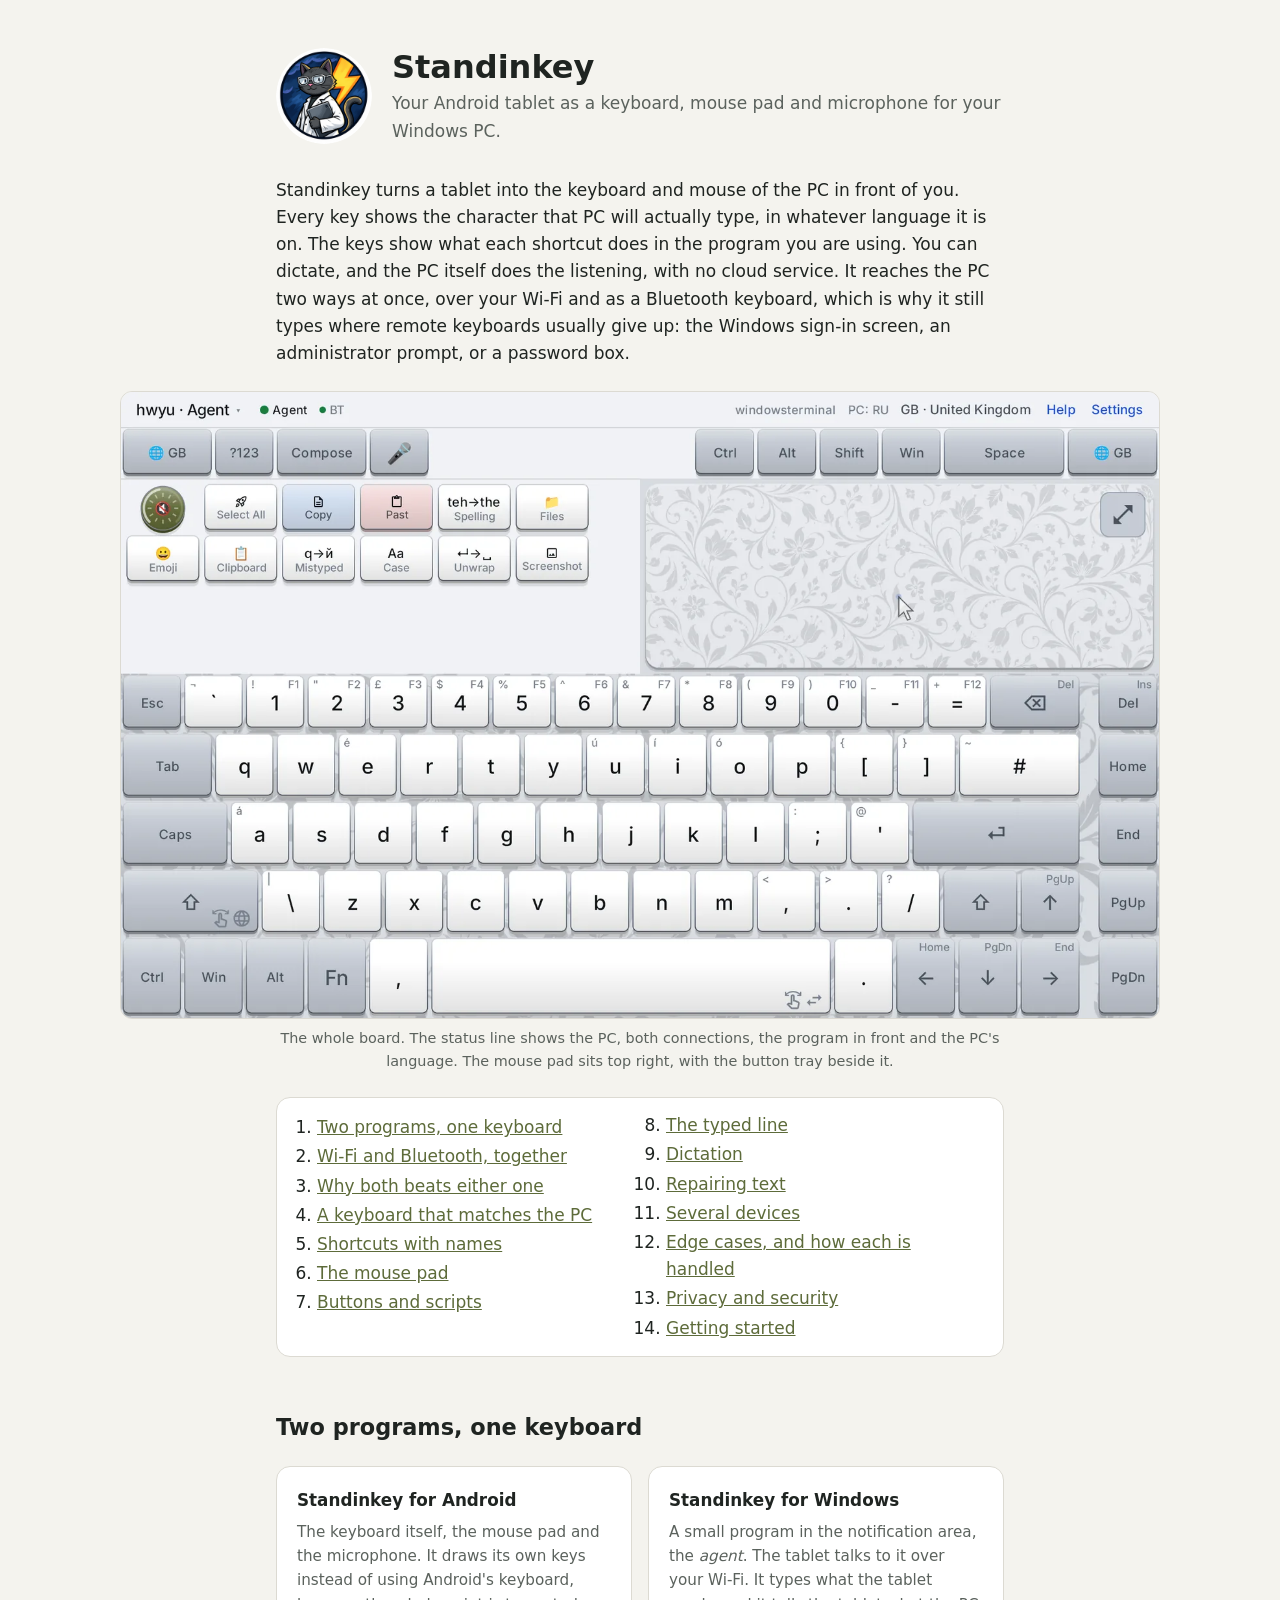
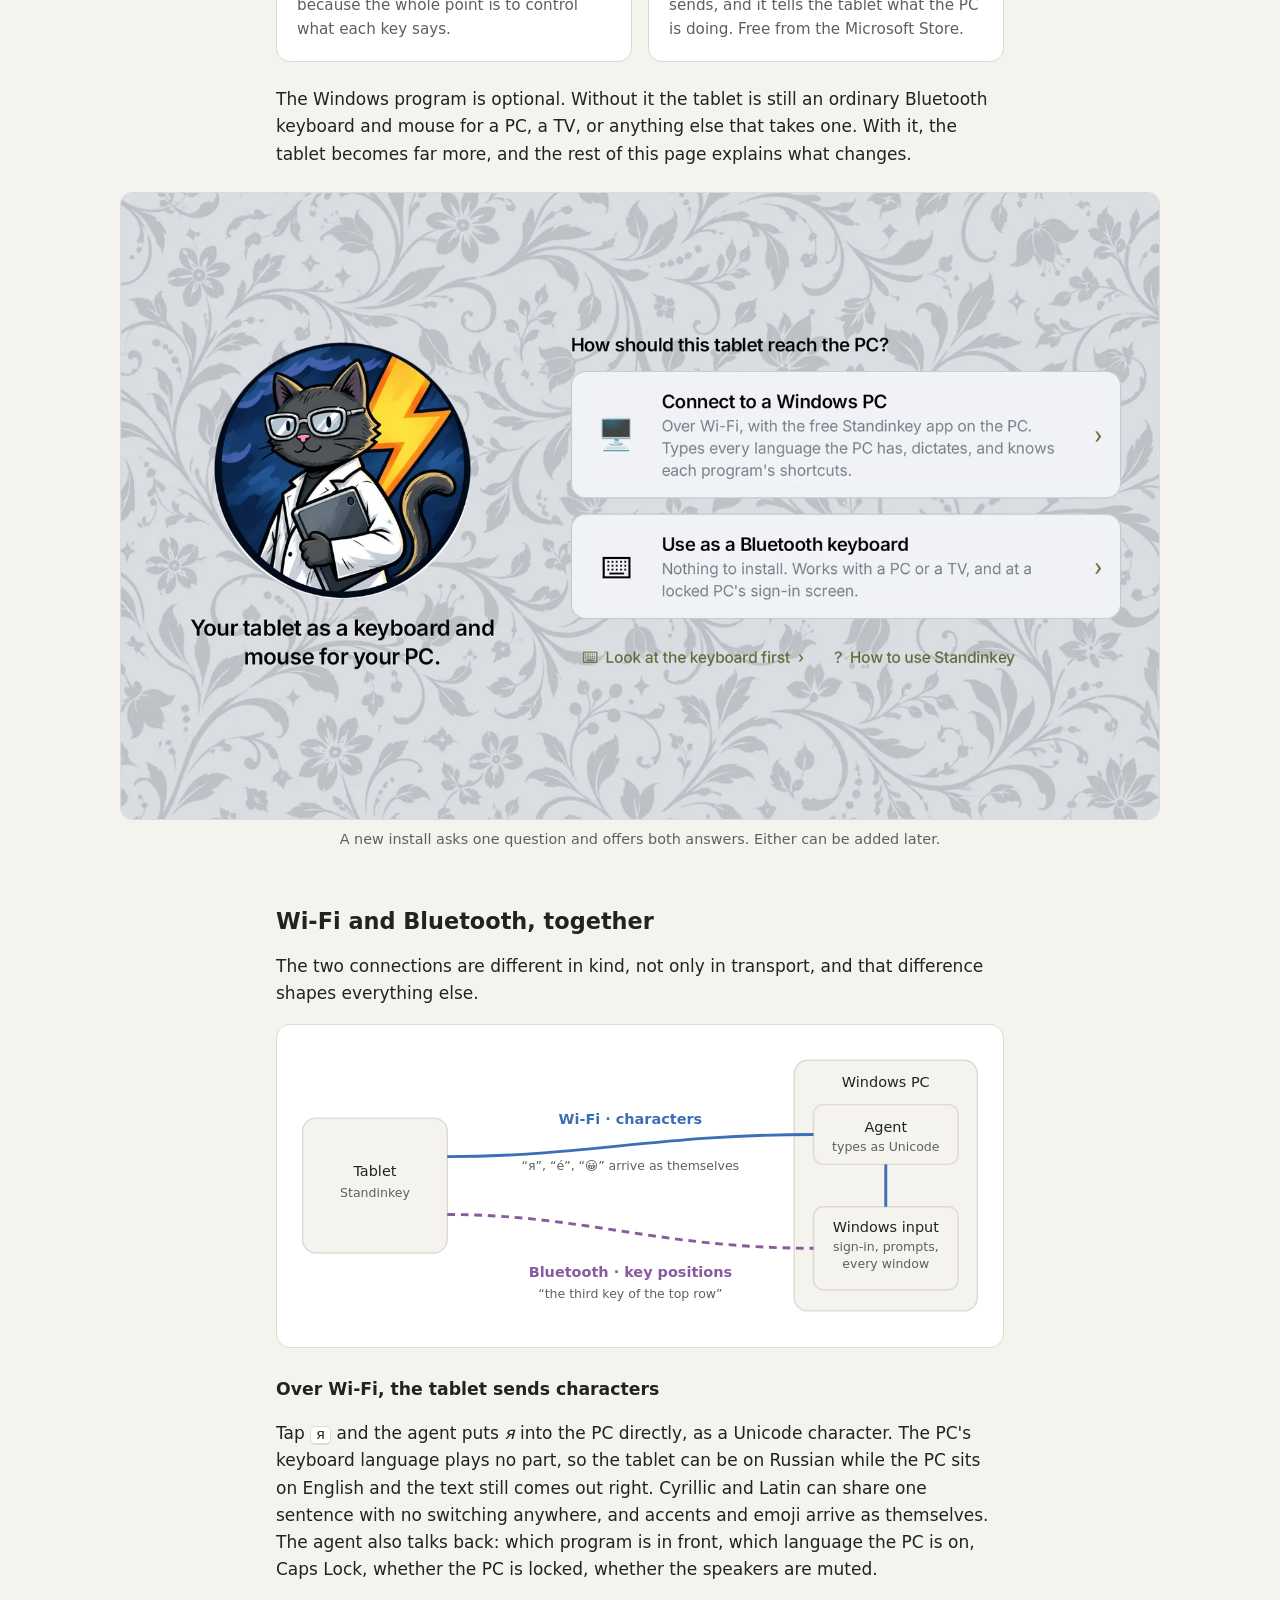
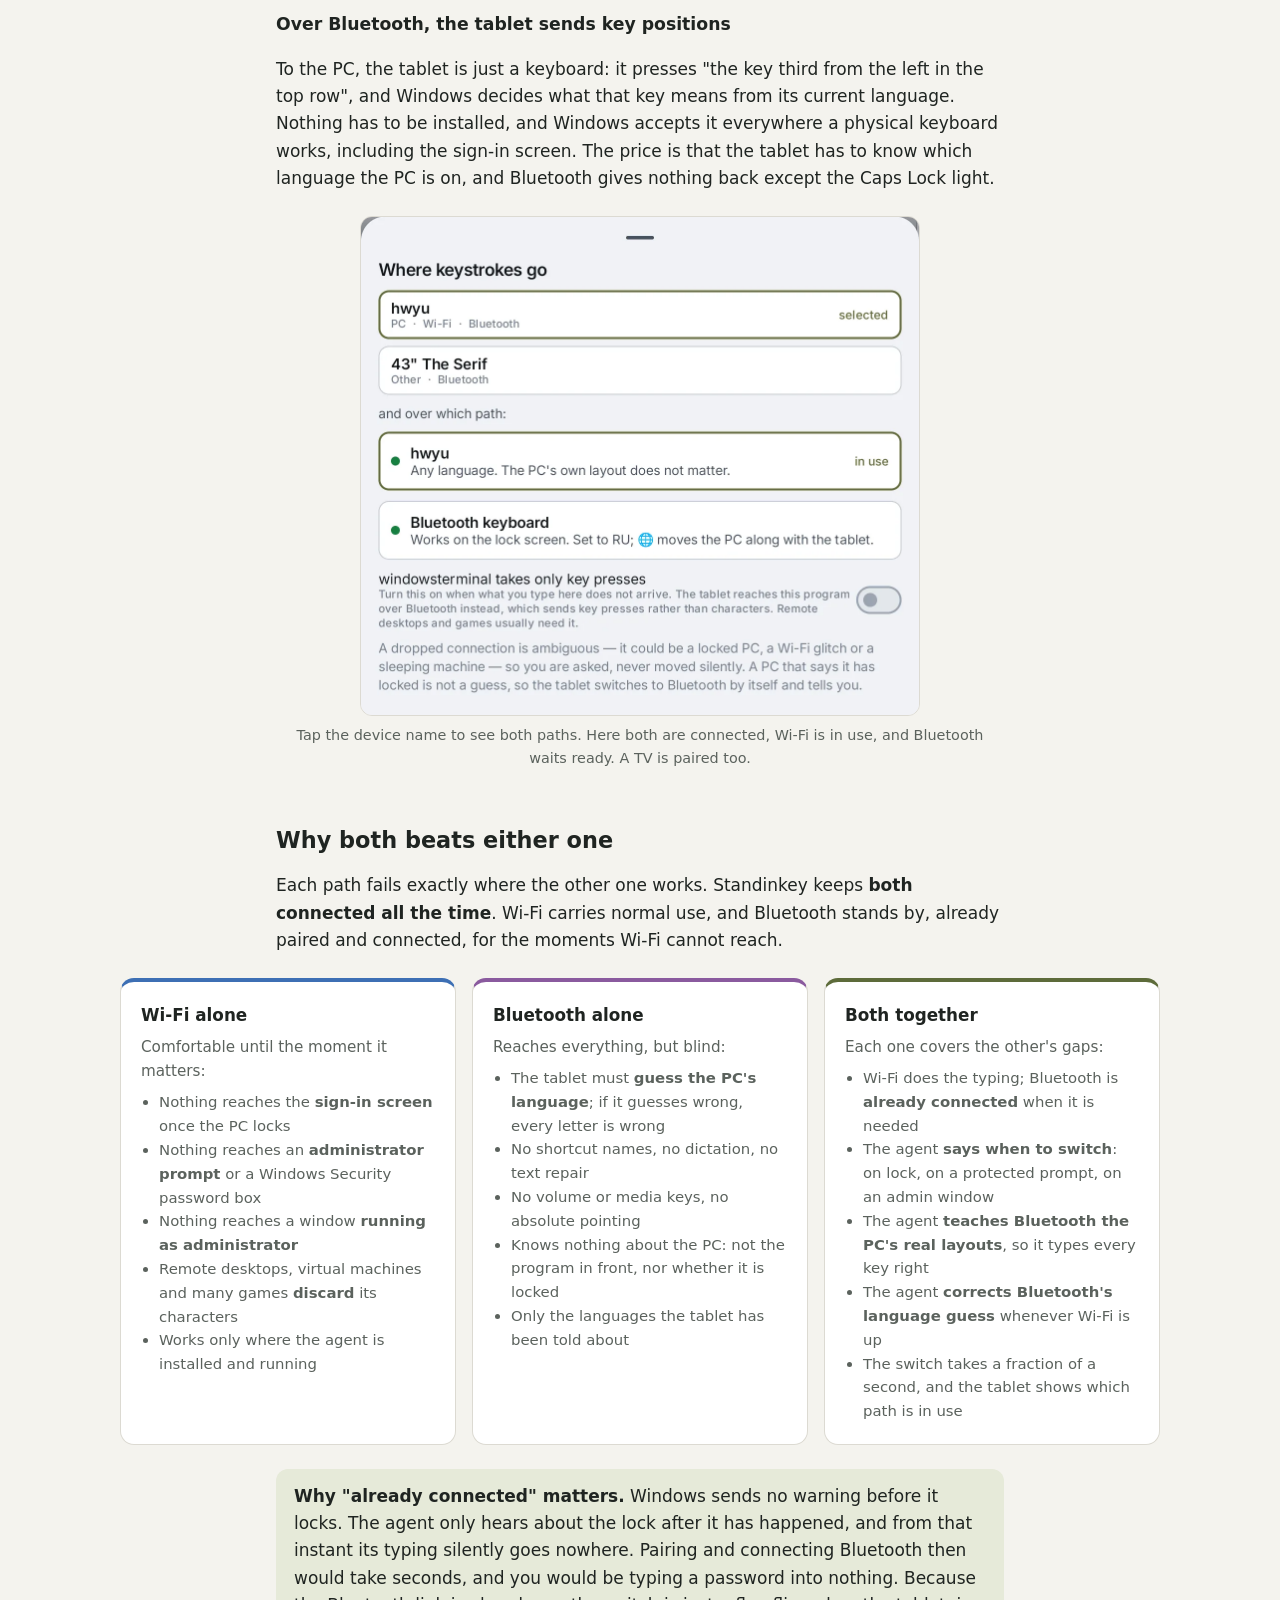
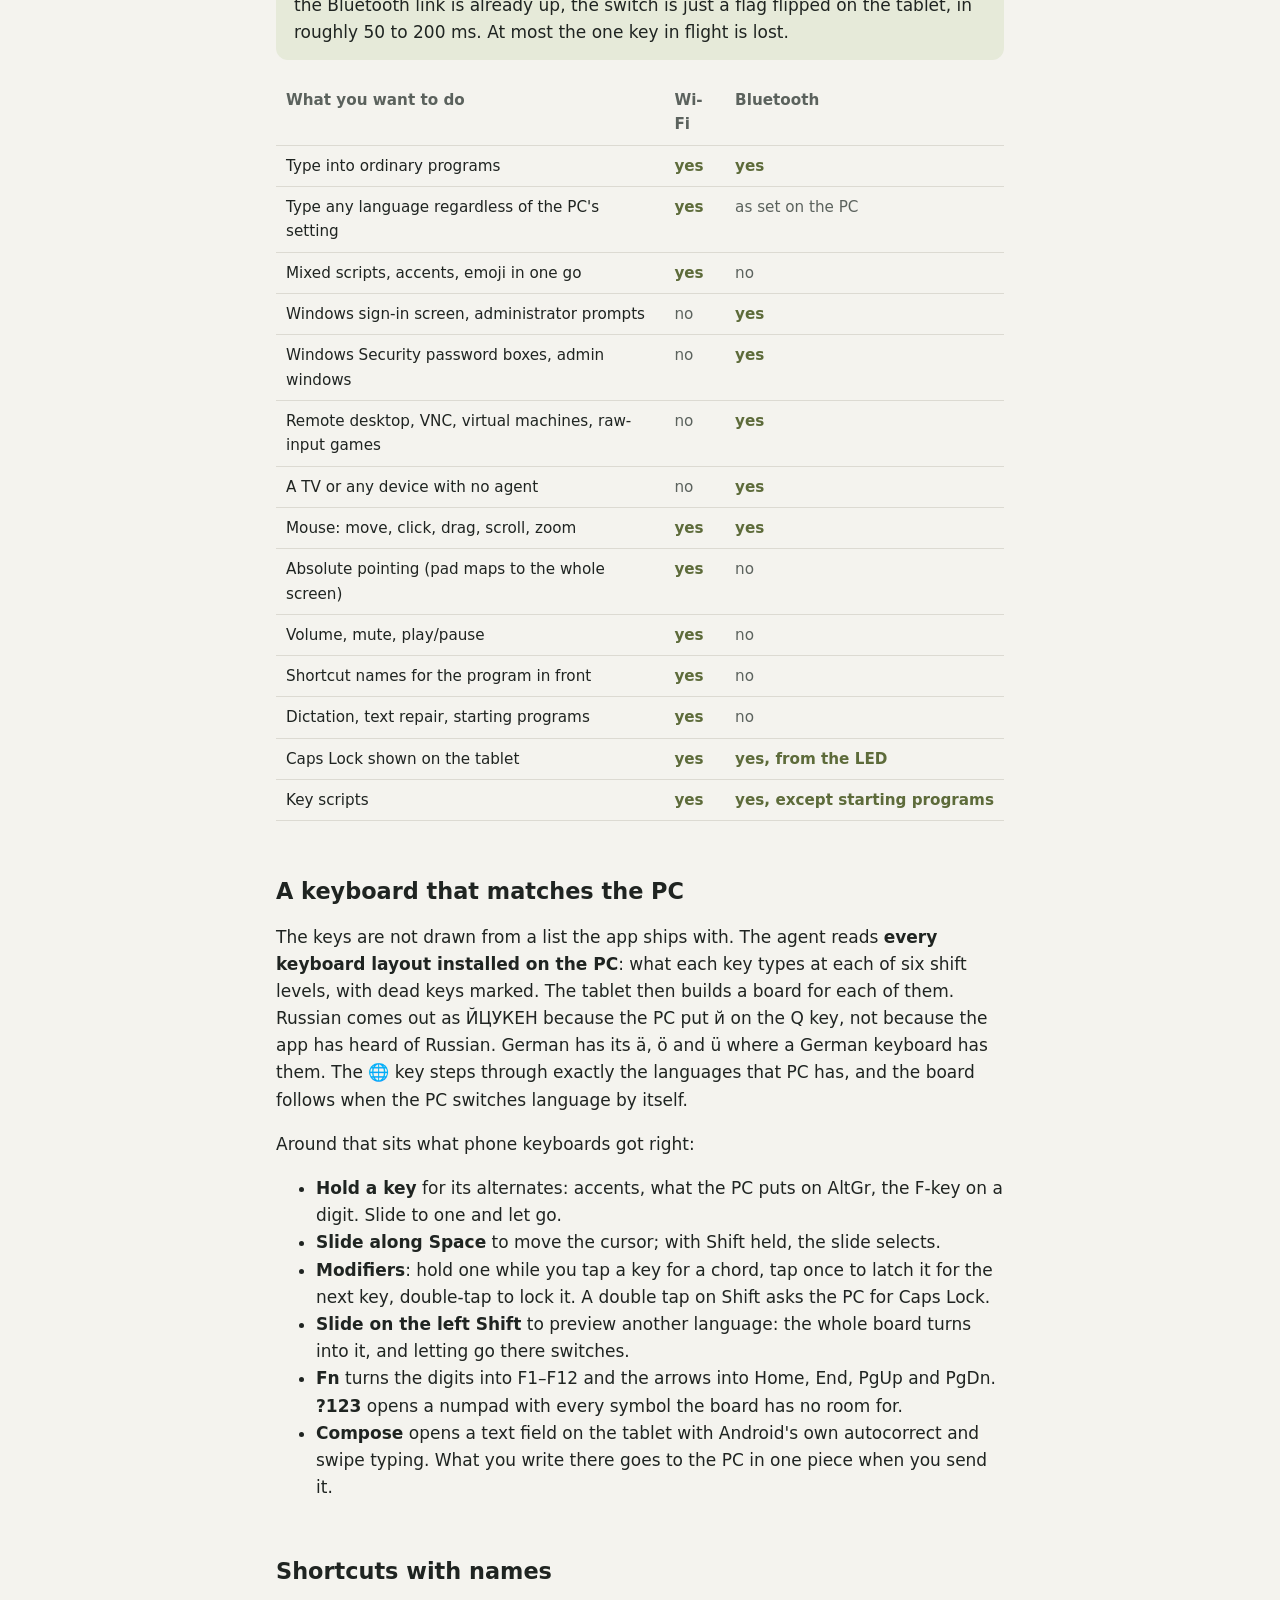
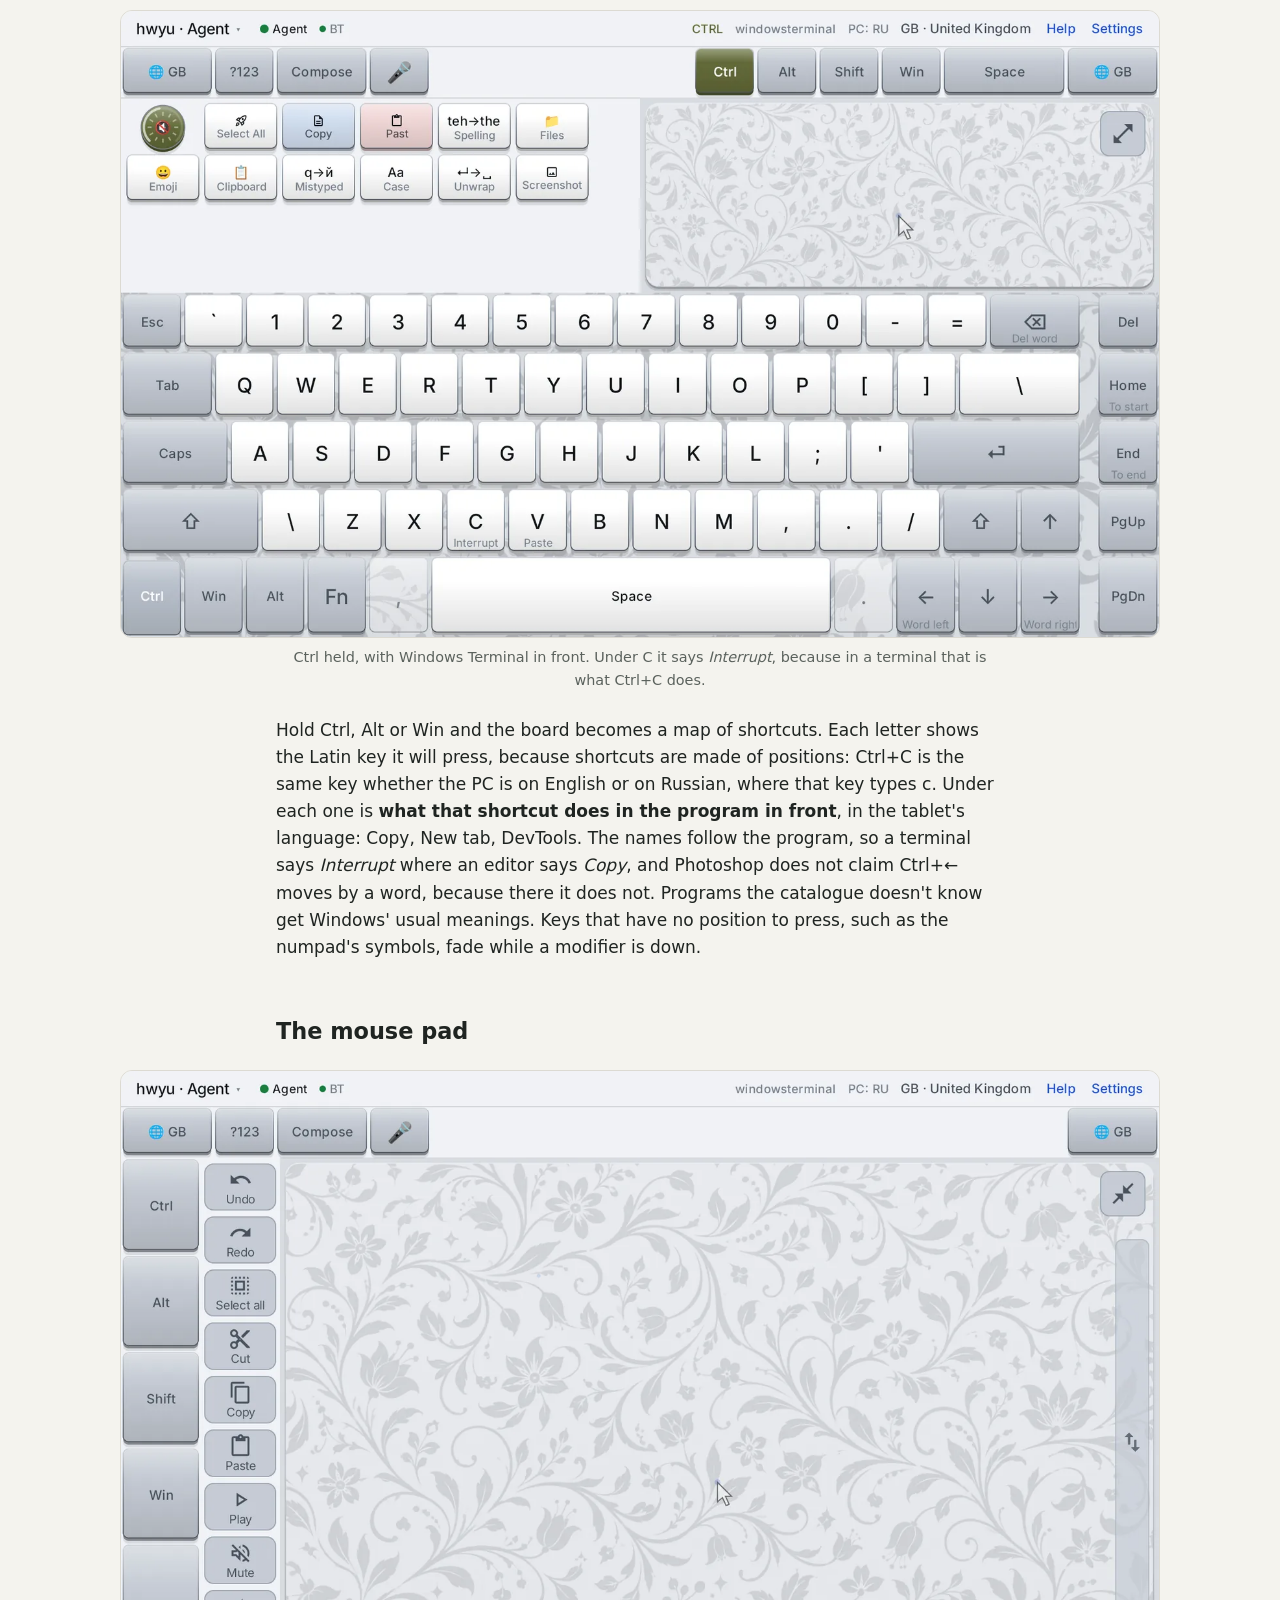
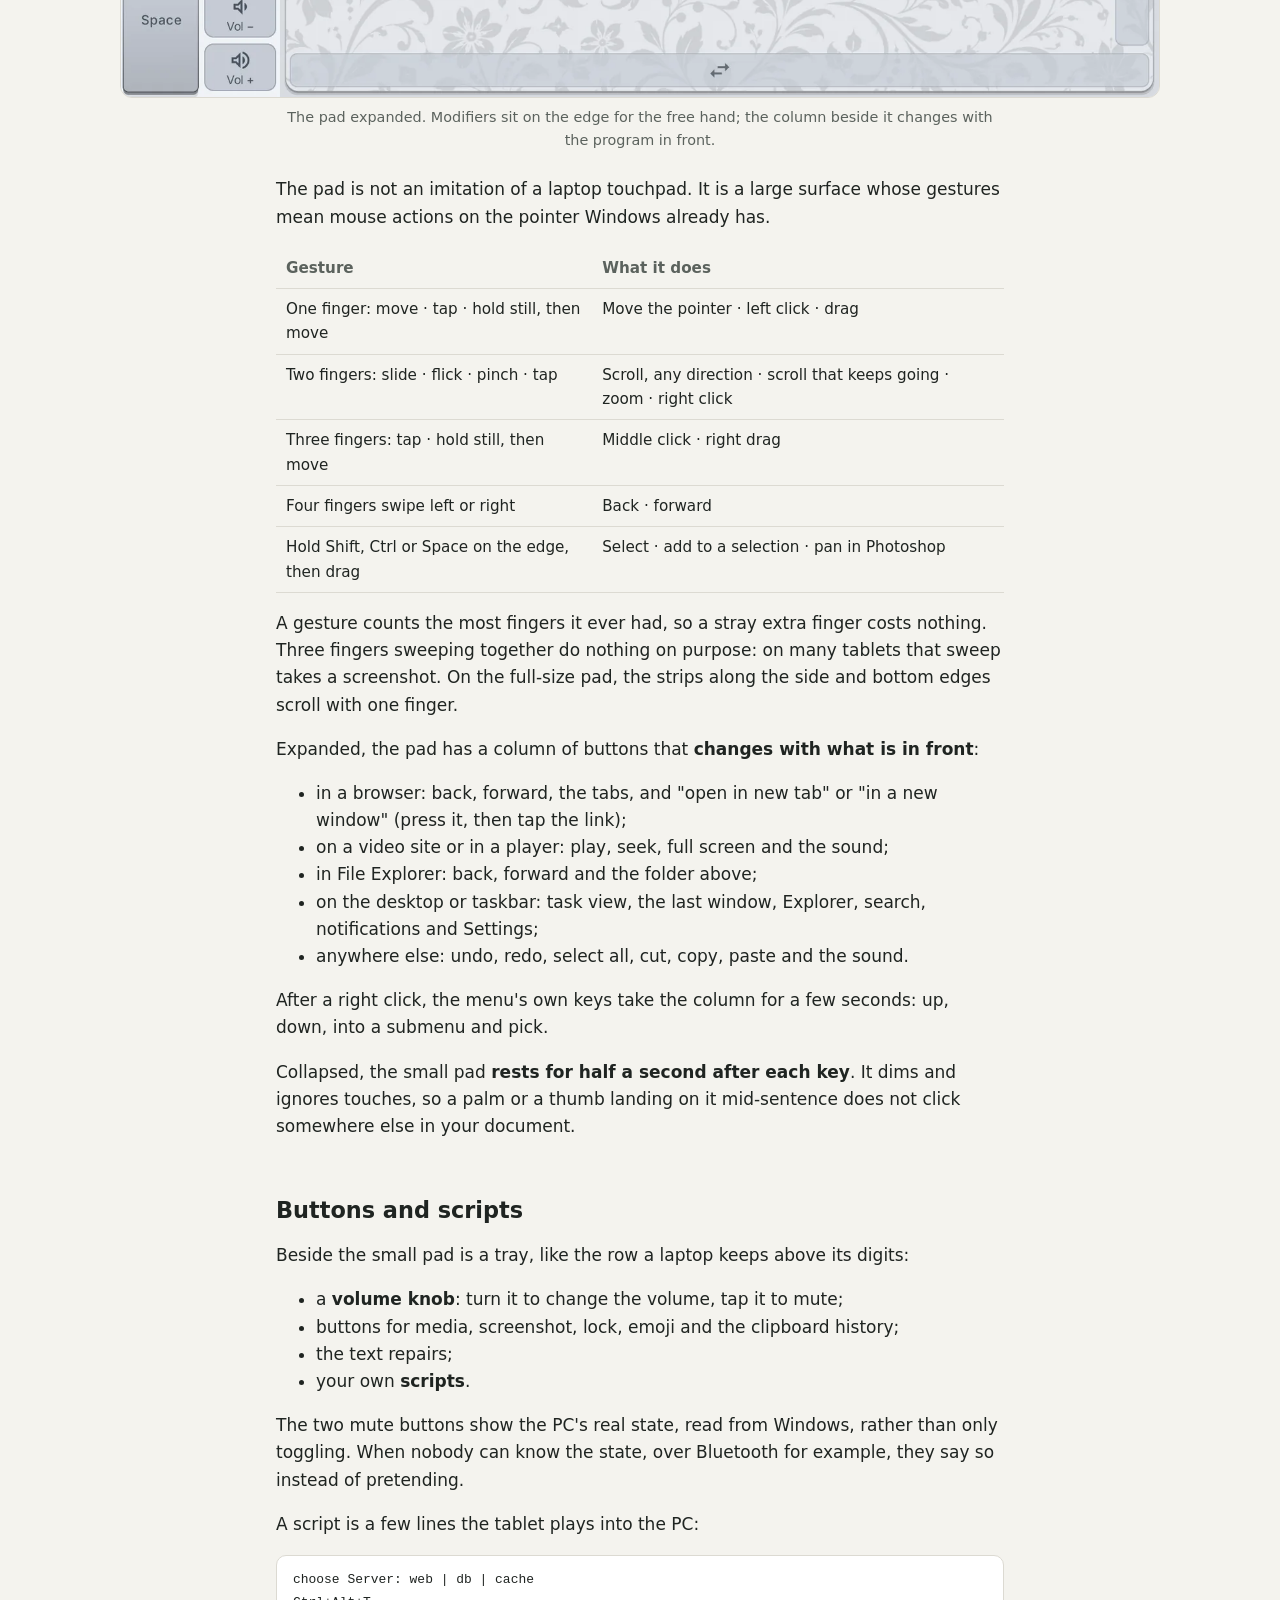
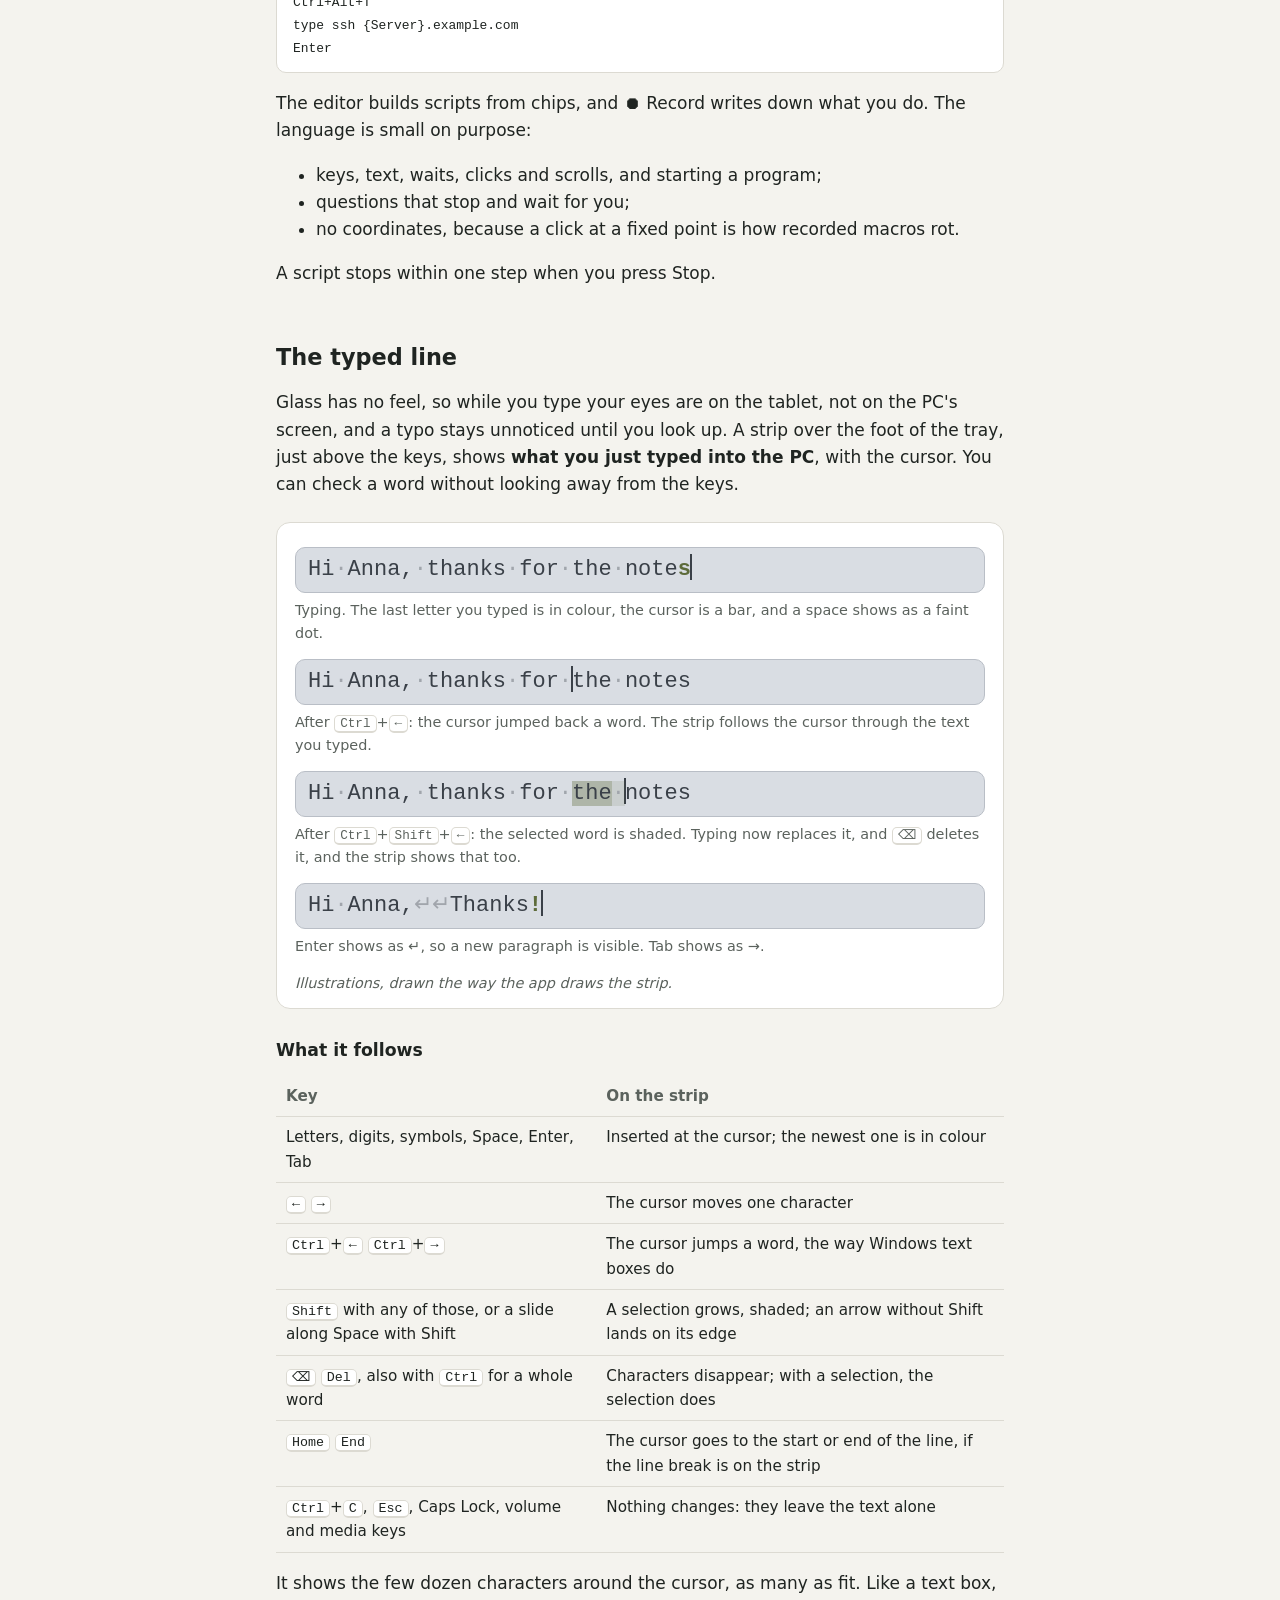
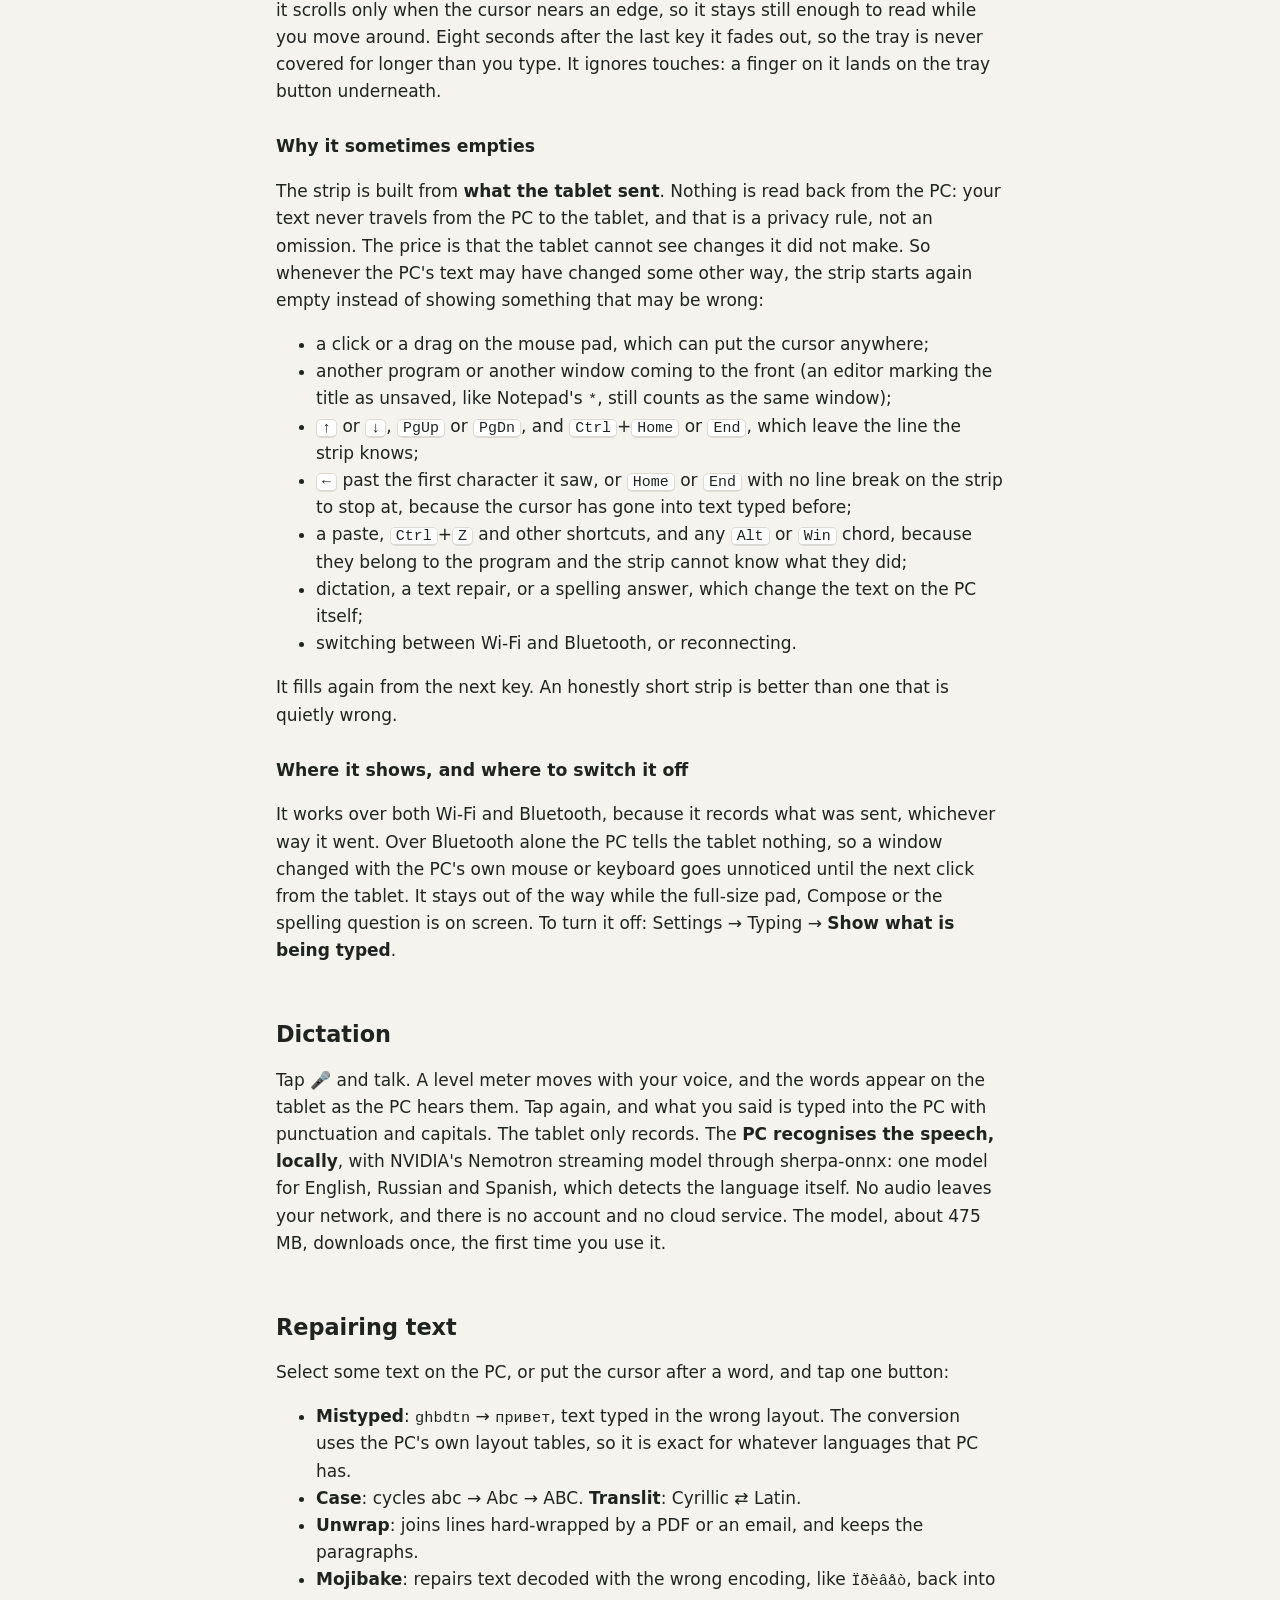
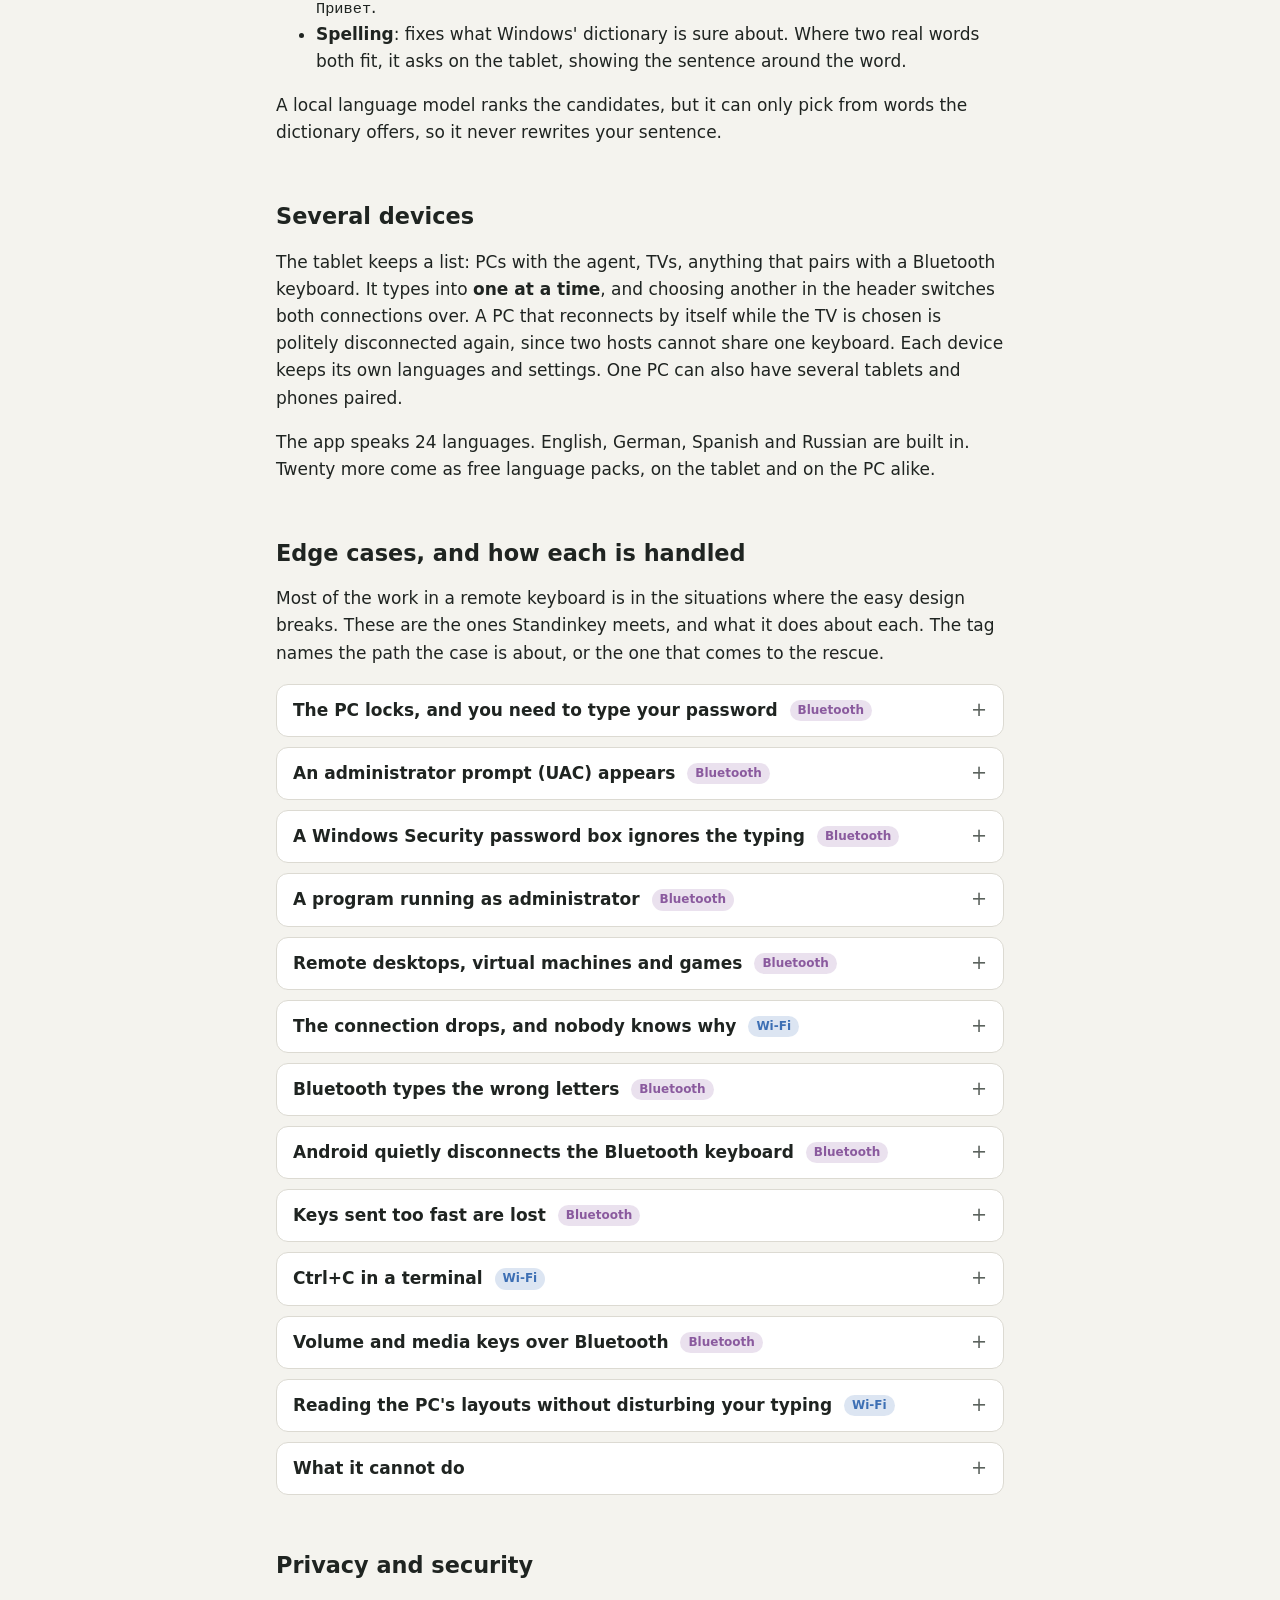
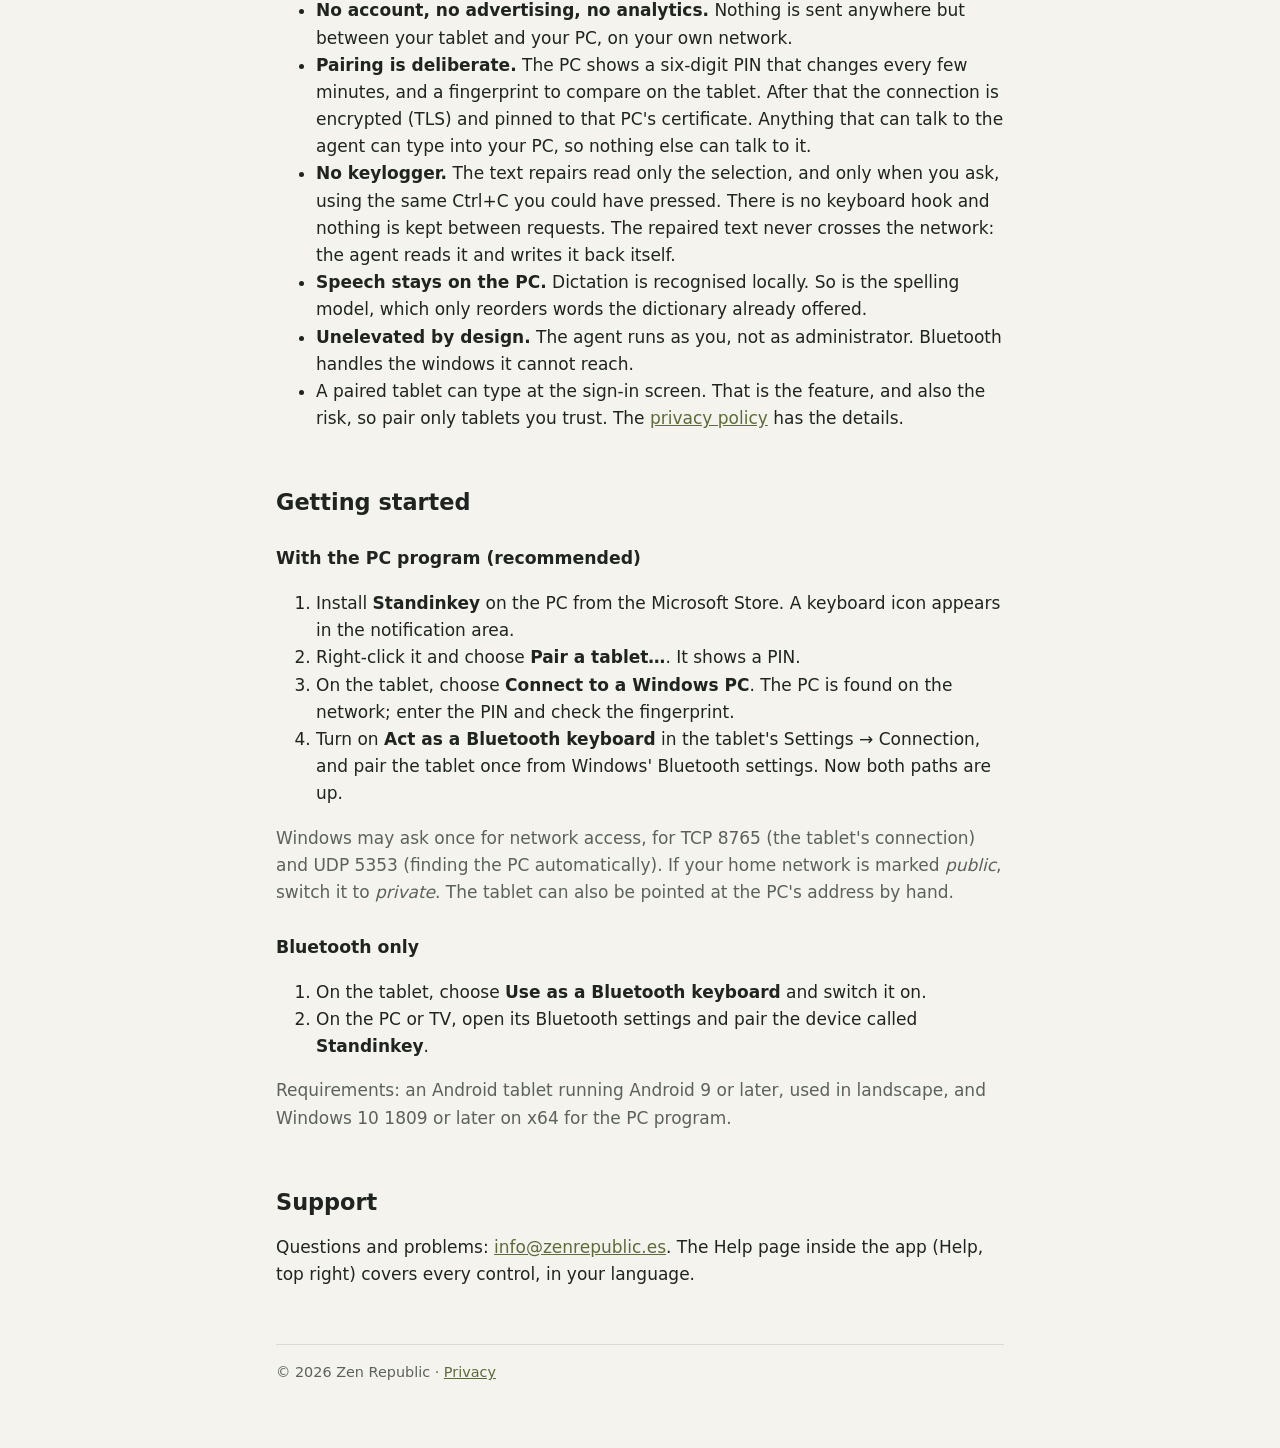
==== commit d969a2e8: "The typed line gets its own section: what it shows, what it follows, why it empties Co-Authored-By: " ====
--- a/index.html
+++ b/index.html
@@ -38,7 +38,8 @@
       <li><a href="#keyboard">A keyboard that matches the PC</a></li>
       <li><a href="#shortcuts">Shortcuts with names</a></li>
       <li><a href="#mouse">The mouse pad</a></li>
-      <li><a href="#tray">Buttons, scripts and the typed line</a></li>
+      <li><a href="#tray">Buttons and scripts</a></li>
+      <li><a href="#typed">The typed line</a></li>
       <li><a href="#dictation">Dictation</a></li>
       <li><a href="#repair">Repairing text</a></li>
       <li><a href="#devices">Several devices</a></li>
@@ -254,7 +255,7 @@
     ignores touches, so a palm or a thumb landing on it mid-sentence does not click somewhere else in
     your document.</p>
 
-  <h2 id="tray">Buttons, scripts and the typed line</h2>
+  <h2 id="tray">Buttons and scripts</h2>
   <p>Beside the small pad is a tray, like the row a laptop keeps above its digits:</p>
   <ul>
     <li>a <strong>volume knob</strong>: turn it to change the volume, tap it to mute;</li>
@@ -277,11 +278,70 @@
     <li>no coordinates, because a click at a fixed point is how recorded macros rot.</li>
   </ul>
   <p>A script stops within one step when you press Stop.</p>
-  <p>Typing on glass means watching the keys, not the screen. So a line at the foot of the tray, just above the
-    keys, shows <strong>the last few dozen characters you typed</strong>, with the cursor, as the PC should
-    now have them. It follows arrows, word jumps, selections and Backspace. It is what the tablet sent, not
-    text read back from the PC, so it clears itself whenever the PC's text may have changed without a key
-    from the tablet: a click, a paste, dictation, another window.</p>
+  <h2 id="typed">The typed line</h2>
+  <p>Glass has no feel, so while you type your eyes are on the tablet, not on the PC's screen, and
+    a typo stays unnoticed until you look up. A strip over the foot of the tray, just above the
+    keys, shows <strong>what you just typed into the PC</strong>, with the cursor. You can check a word
+    without looking away from the keys.</p>
+
+  <figure class="strips">
+    <div class="strip" aria-hidden="true">Hi<span class="faint">·</span>Anna,<span class="faint">·</span>thanks<span class="faint">·</span>for<span class="faint">·</span>the<span class="faint">·</span>note<span class="last">s</span><span class="caret"></span></div>
+    <figcaption>Typing. The last letter you typed is in colour, the cursor is a bar, and a space shows as a faint dot.</figcaption>
+    <div class="strip" aria-hidden="true">Hi<span class="faint">·</span>Anna,<span class="faint">·</span>thanks<span class="faint">·</span>for<span class="faint">·</span><span class="caret"></span>the<span class="faint">·</span>notes</div>
+    <figcaption>After <kbd>Ctrl</kbd>+<kbd>←</kbd>: the cursor jumped back a word. The strip follows the cursor
+      through the text you typed.</figcaption>
+    <div class="strip" aria-hidden="true">Hi<span class="faint">·</span>Anna,<span class="faint">·</span>thanks<span class="faint">·</span>for<span class="faint">·</span><span class="sel">t</span><span class="sel">h</span><span class="sel">e</span><span class="sel faint">·</span><span class="caret"></span>notes</div>
+    <figcaption>After <kbd>Ctrl</kbd>+<kbd>Shift</kbd>+<kbd>←</kbd>: the selected word is shaded. Typing now
+      replaces it, and <kbd>⌫</kbd> deletes it, and the strip shows that too.</figcaption>
+    <div class="strip" aria-hidden="true">Hi<span class="faint">·</span>Anna,<span class="faint">↵</span><span class="faint">↵</span>Thanks<span class="last">!</span><span class="caret"></span></div>
+    <figcaption>Enter shows as ↵, so a new paragraph is visible. Tab shows as →.</figcaption>
+    <figcaption class="note">Illustrations, drawn the way the app draws the strip.</figcaption>
+  </figure>
+
+  <h3>What it follows</h3>
+  <table>
+    <thead><tr><th>Key</th><th>On the strip</th></tr></thead>
+    <tbody>
+      <tr><td>Letters, digits, symbols, Space, Enter, Tab</td><td>Inserted at the cursor; the newest one is in colour</td></tr>
+      <tr><td><kbd>←</kbd> <kbd>→</kbd></td><td>The cursor moves one character</td></tr>
+      <tr><td><kbd>Ctrl</kbd>+<kbd>←</kbd> <kbd>Ctrl</kbd>+<kbd>→</kbd></td><td>The cursor jumps a word, the way Windows text boxes do</td></tr>
+      <tr><td><kbd>Shift</kbd> with any of those, or a slide along Space with Shift</td><td>A selection grows, shaded; an arrow without Shift lands on its edge</td></tr>
+      <tr><td><kbd>⌫</kbd> <kbd>Del</kbd>, also with <kbd>Ctrl</kbd> for a whole word</td><td>Characters disappear; with a selection, the selection does</td></tr>
+      <tr><td><kbd>Home</kbd> <kbd>End</kbd></td><td>The cursor goes to the start or end of the line, if the line break is on the strip</td></tr>
+      <tr><td><kbd>Ctrl</kbd>+<kbd>C</kbd>, <kbd>Esc</kbd>, Caps Lock, volume and media keys</td><td>Nothing changes: they leave the text alone</td></tr>
+    </tbody>
+  </table>
+  <p>It shows the few dozen characters around the cursor, as many as fit. Like a text box, it scrolls only
+    when the cursor nears an edge, so it stays still enough to read while you move around. Eight seconds
+    after the last key it fades out, so the tray is never covered for longer than you type. It ignores
+    touches: a finger on it lands on the tray button underneath.</p>
+
+  <h3>Why it sometimes empties</h3>
+  <p>The strip is built from <strong>what the tablet sent</strong>. Nothing is read back from the PC: your
+    text never travels from the PC to the tablet, and that is a privacy rule, not an omission. The price is
+    that the tablet cannot see changes it did not make. So whenever the PC's text may have changed some other
+    way, the strip starts again empty instead of showing something that may be wrong:</p>
+  <ul>
+    <li>a click or a drag on the mouse pad, which can put the cursor anywhere;</li>
+    <li>another program or another window coming to the front (an editor marking the title as unsaved, like
+      Notepad's <code>*</code>, still counts as the same window);</li>
+    <li><kbd>↑</kbd> or <kbd>↓</kbd>, <kbd>PgUp</kbd> or <kbd>PgDn</kbd>, and <kbd>Ctrl</kbd>+<kbd>Home</kbd>
+      or <kbd>End</kbd>, which leave the line the strip knows;</li>
+    <li><kbd>←</kbd> past the first character it saw, or <kbd>Home</kbd> or <kbd>End</kbd> with no line
+      break on the strip to stop at, because the cursor has gone into text typed before;</li>
+    <li>a paste, <kbd>Ctrl</kbd>+<kbd>Z</kbd> and other shortcuts, and any <kbd>Alt</kbd> or <kbd>Win</kbd>
+      chord, because they belong to the program and the strip cannot know what they did;</li>
+    <li>dictation, a text repair, or a spelling answer, which change the text on the PC itself;</li>
+    <li>switching between Wi-Fi and Bluetooth, or reconnecting.</li>
+  </ul>
+  <p>It fills again from the next key. An honestly short strip is better than one that is quietly wrong.</p>
+
+  <h3>Where it shows, and where to switch it off</h3>
+  <p>It works over both Wi-Fi and Bluetooth, because it records what was sent, whichever way it went. Over
+    Bluetooth alone the PC tells the tablet nothing, so a window changed with the PC's own mouse or keyboard
+    goes unnoticed until the next click from the tablet. It stays out of the way while the full-size pad,
+    Compose or the spelling question is on screen. To turn it off: Settings → Typing → <strong>Show what is
+    being typed</strong>.</p>
 
   <h2 id="dictation">Dictation</h2>
   <p>Tap 🎤 and talk. A level meter moves with your voice, and the words appear on the tablet as the PC
--- a/style.css
+++ b/style.css
@@ -106,3 +106,23 @@
   table { display: block; overflow-x: auto; }
   figure.wide, .cards.wide { margin-left: 0; margin-right: 0; }
 }
+
+figure.strips { background: var(--surface); border: 1px solid var(--border); border-radius: 14px; padding: 18px 18px 12px; }
+.strip {
+  --key: #d9dde3; --ink: #3a4048; --accent: #5d6b3a;
+  font: 22px/44px ui-monospace, "Cascadia Mono", Consolas, monospace; color: var(--ink);
+  background: var(--key); border: 1px solid #b9bec6; border-radius: 10px;
+  height: 46px; padding: 0 12px; white-space: pre; overflow: hidden; margin-top: 6px;
+}
+.strip .faint { opacity: 0.35; }
+.strip .last { color: var(--accent); font-weight: 700; }
+.strip .sel { background: color-mix(in srgb, var(--accent) 35%, transparent); }
+.strip .caret { display: inline-block; width: 2px; height: 26px; margin: 0 -1px; background: var(--ink); vertical-align: -5px; }
+figure.strips figcaption { text-align: left; margin: 6px 0 14px; }
+figure.strips figcaption.note { font-style: italic; margin-bottom: 0; }
+@media (prefers-color-scheme: dark) {
+  .strip { --key: #3a3f46; --ink: #e3e6ea; --accent: #b5c77f; border-color: #50565e; }
+}
+@media (max-width: 520px) {
+  .strip { font-size: 15px; }
+}
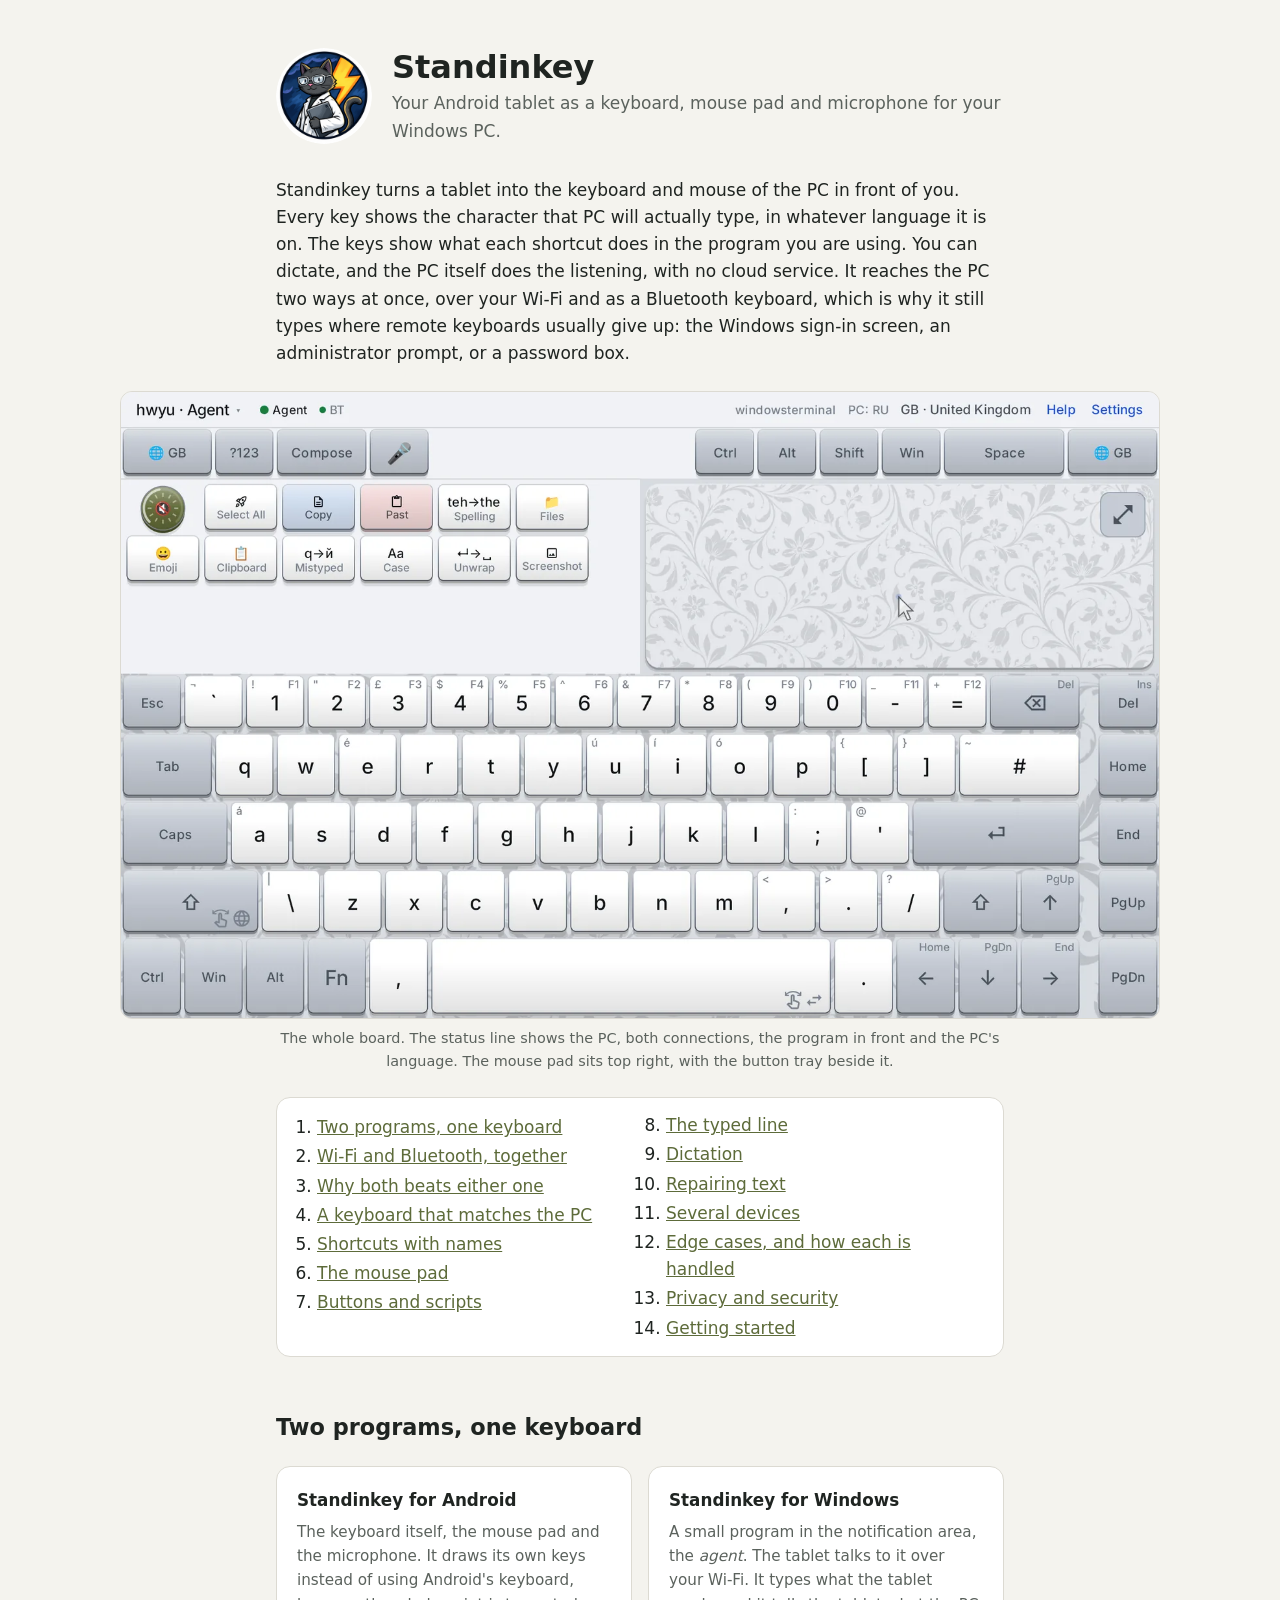
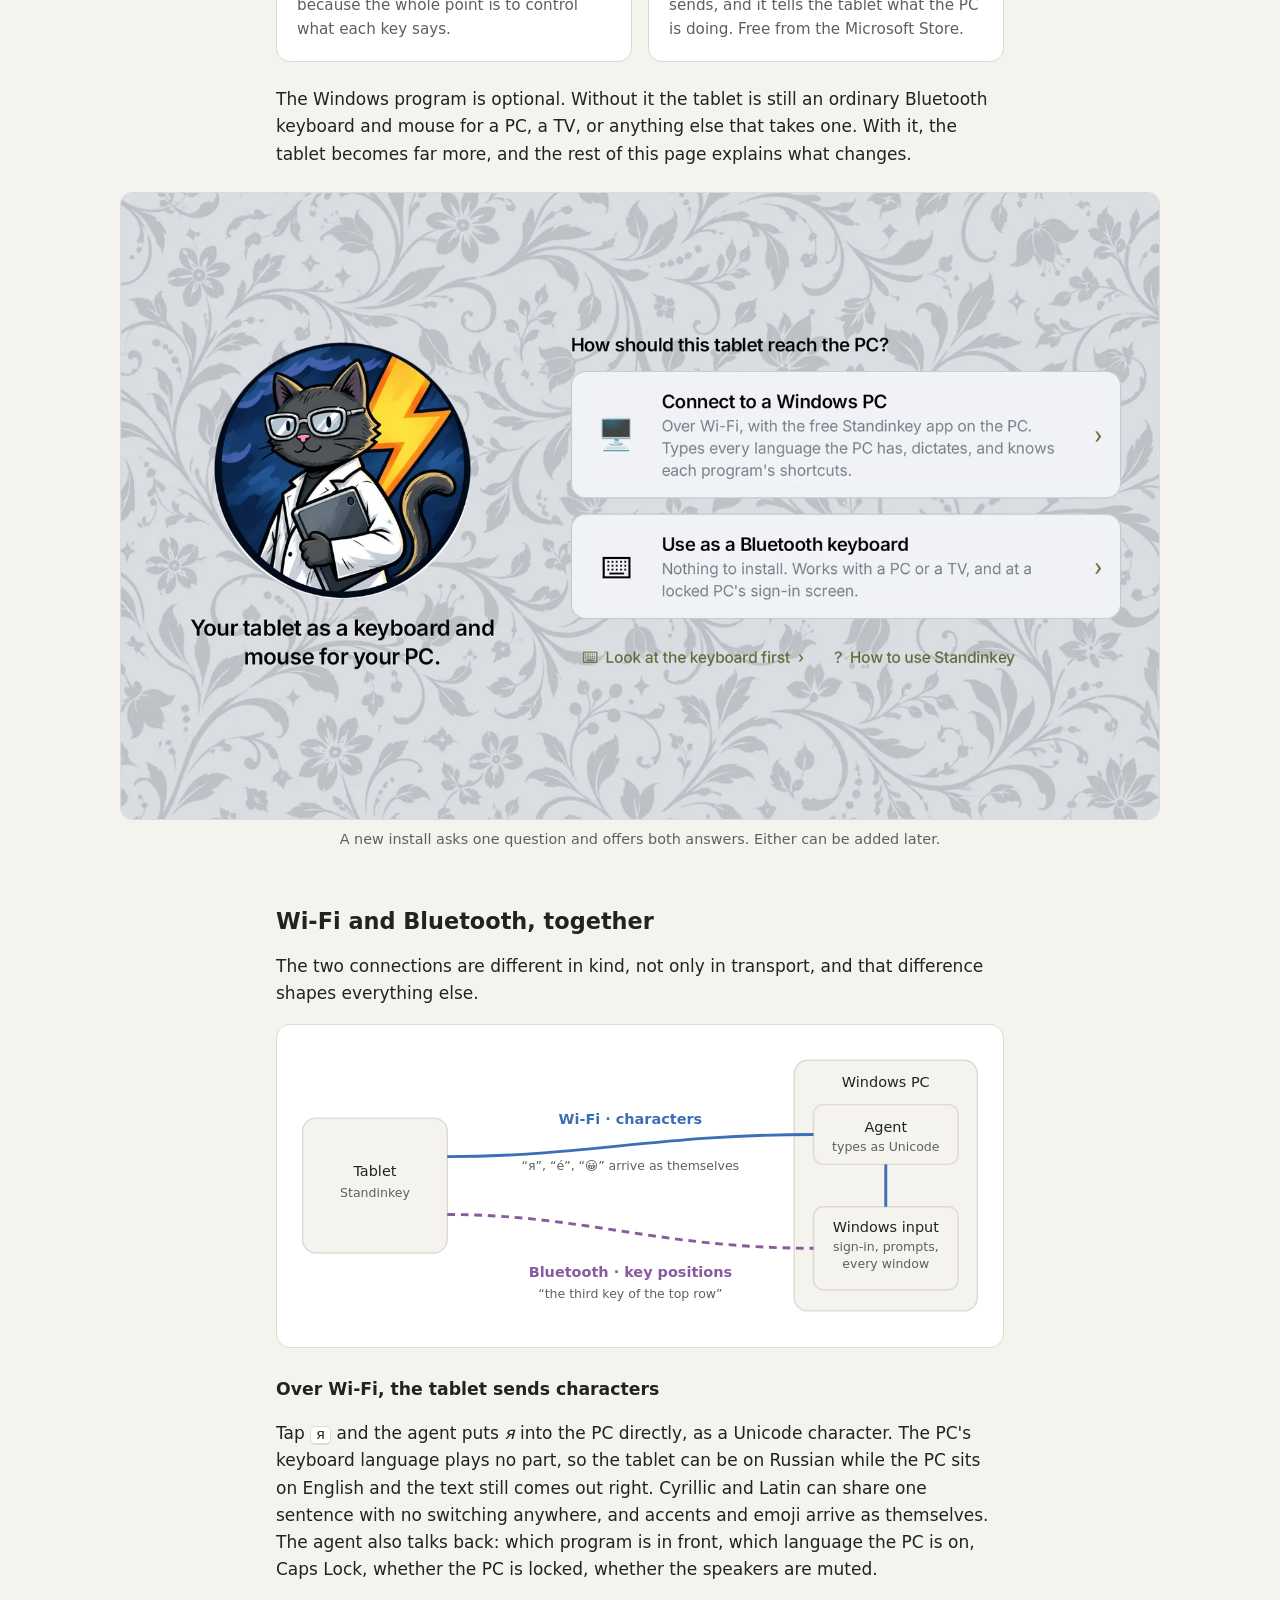
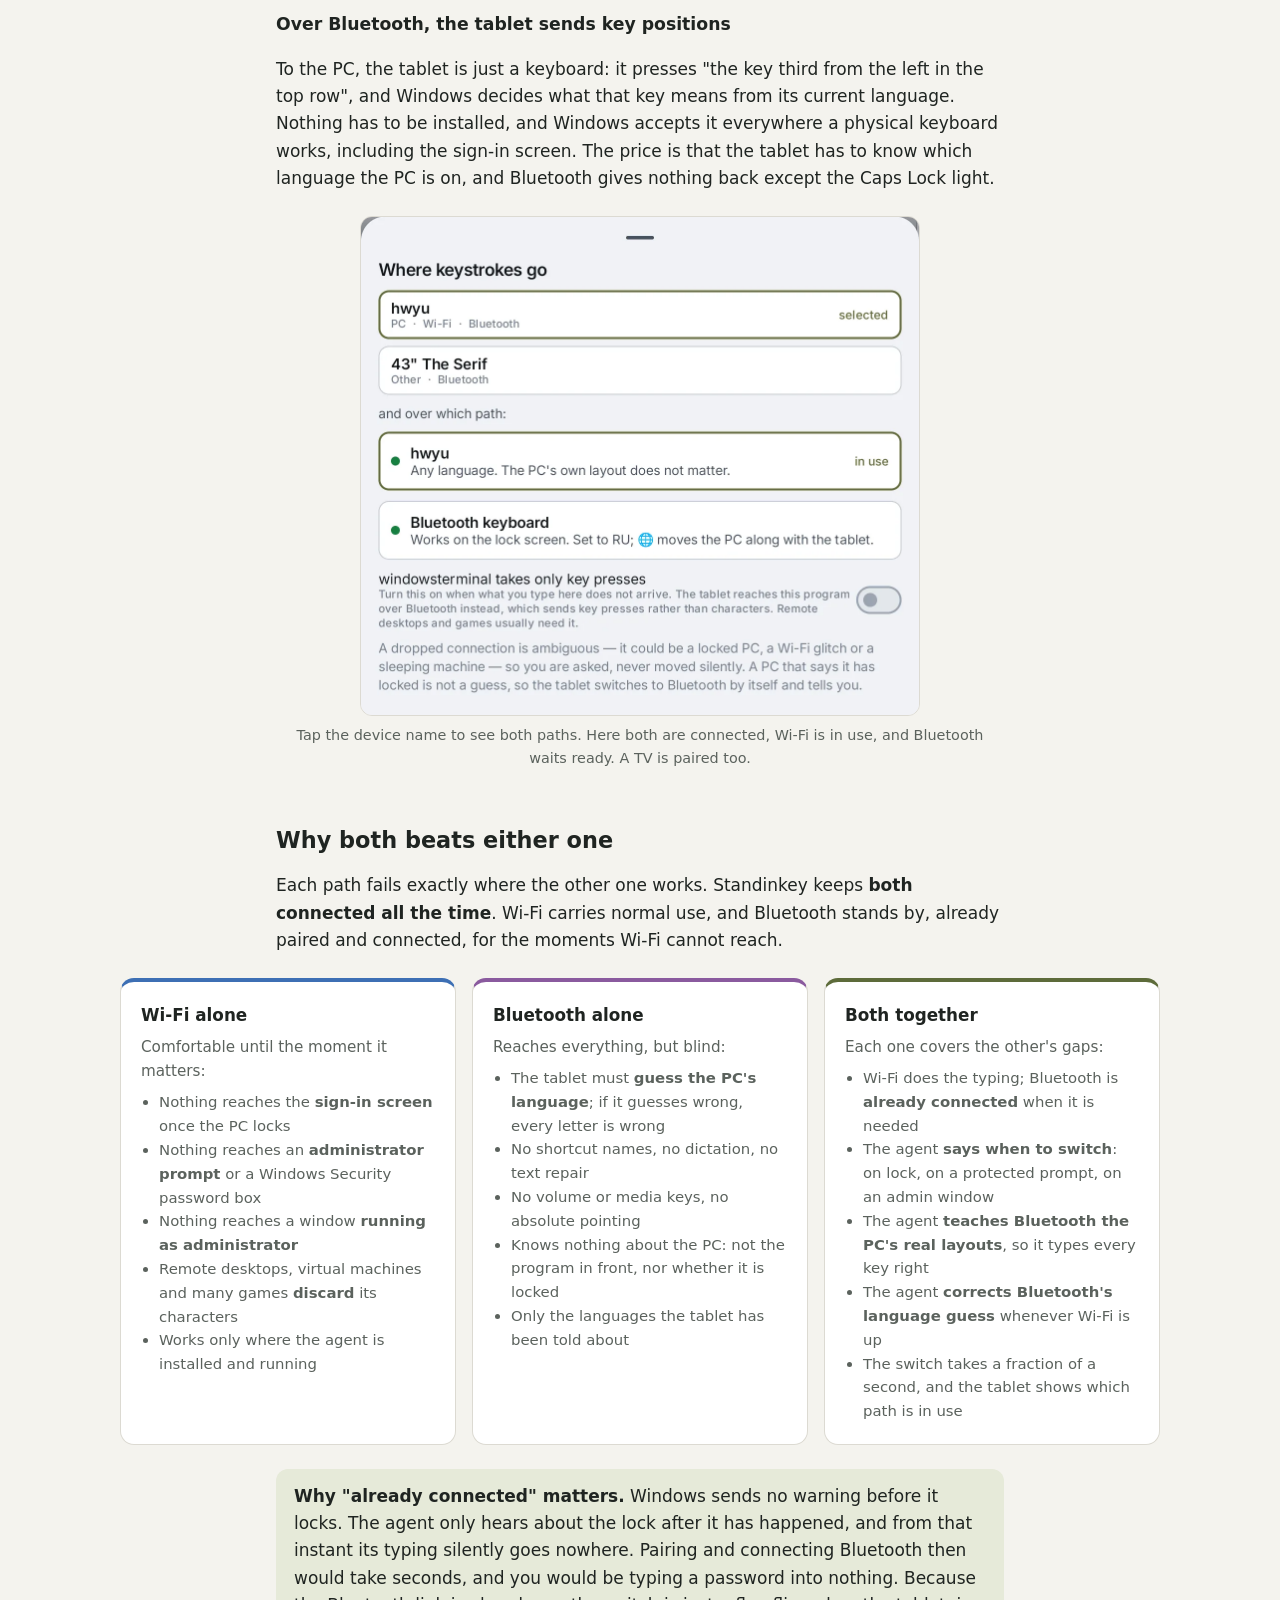
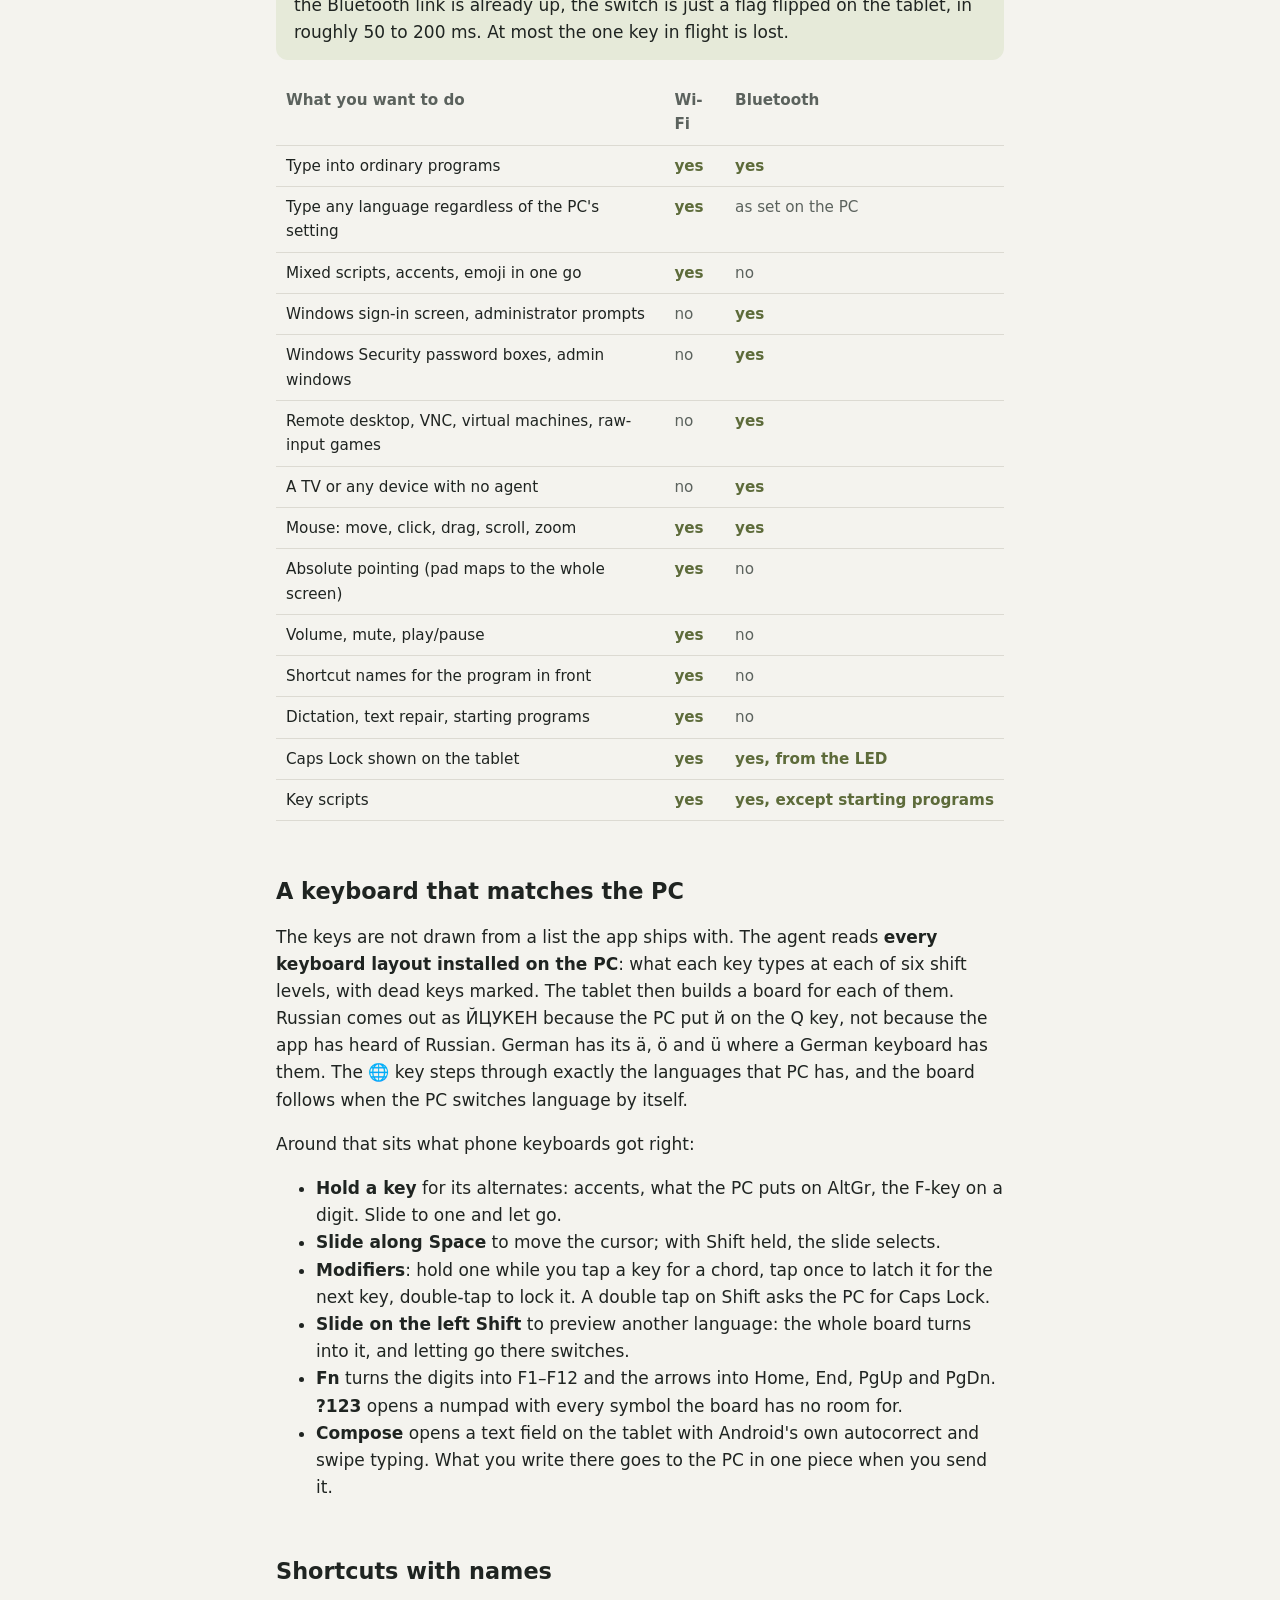
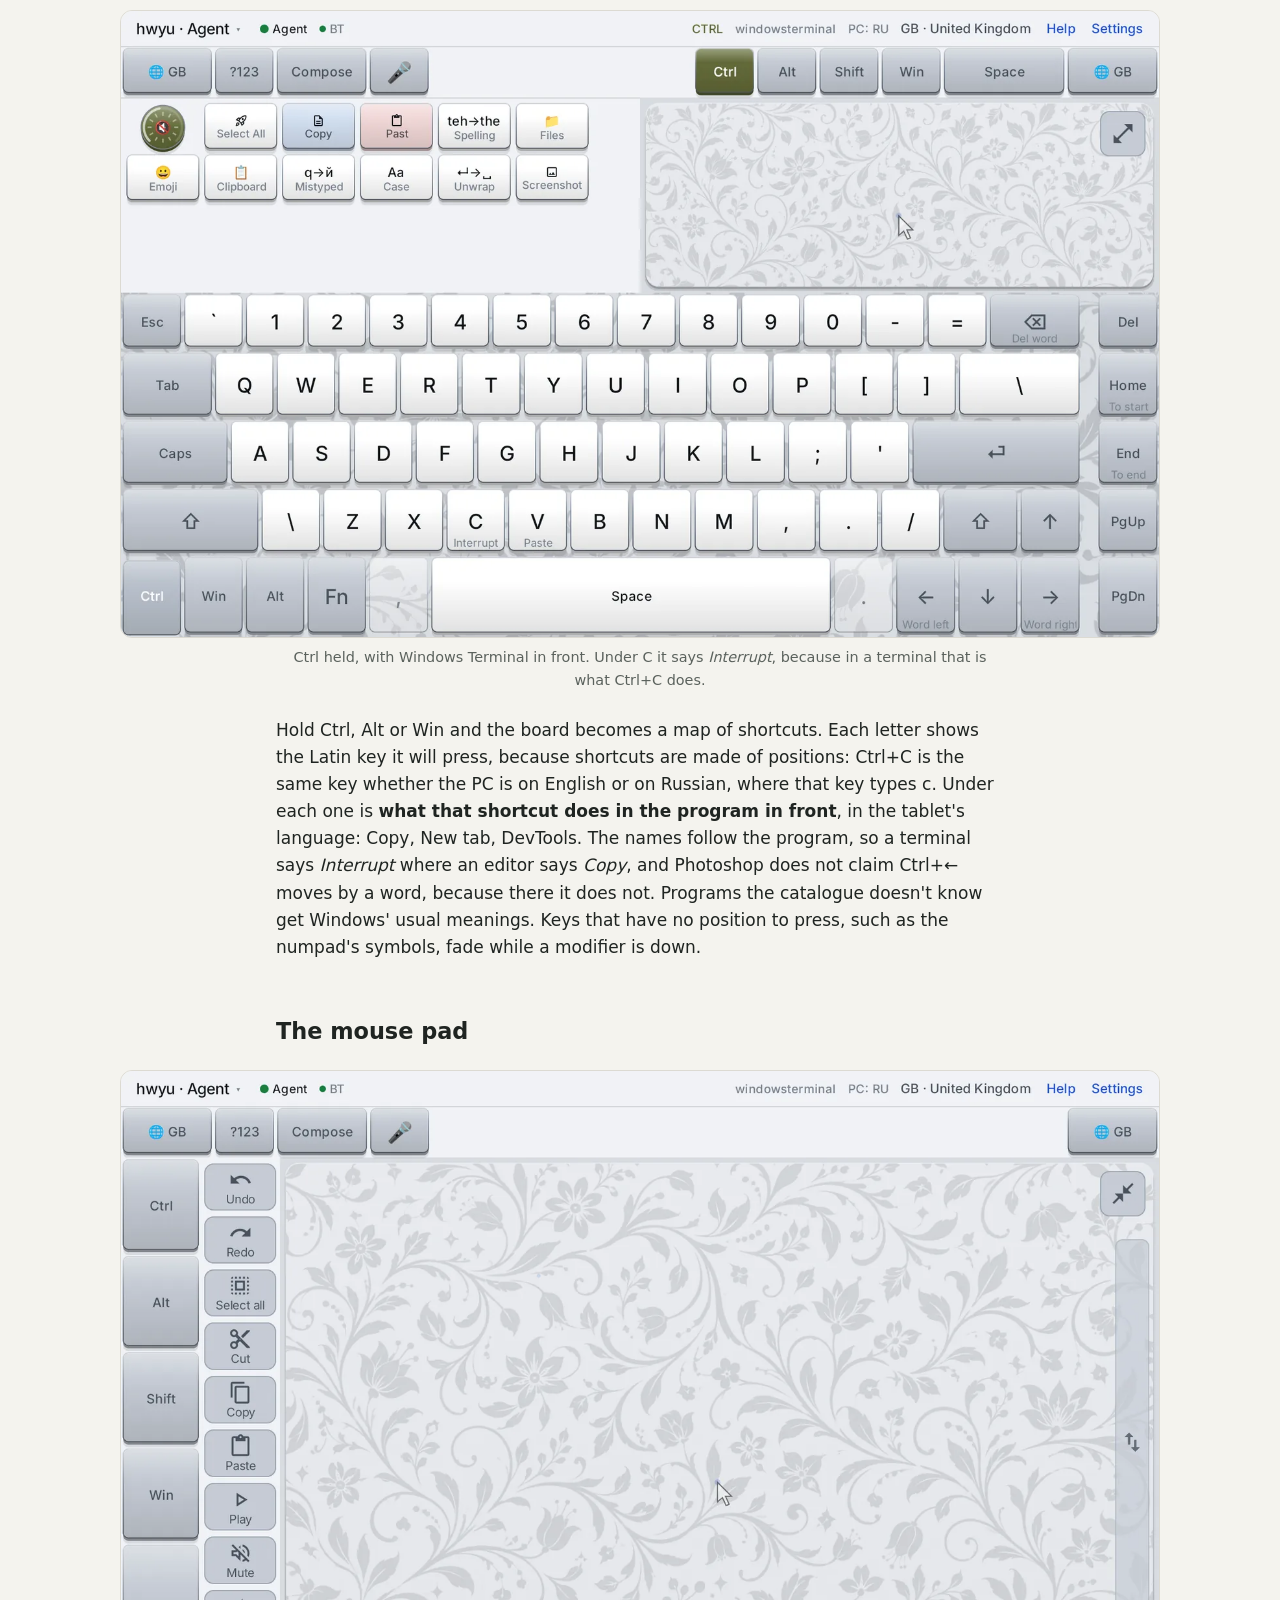
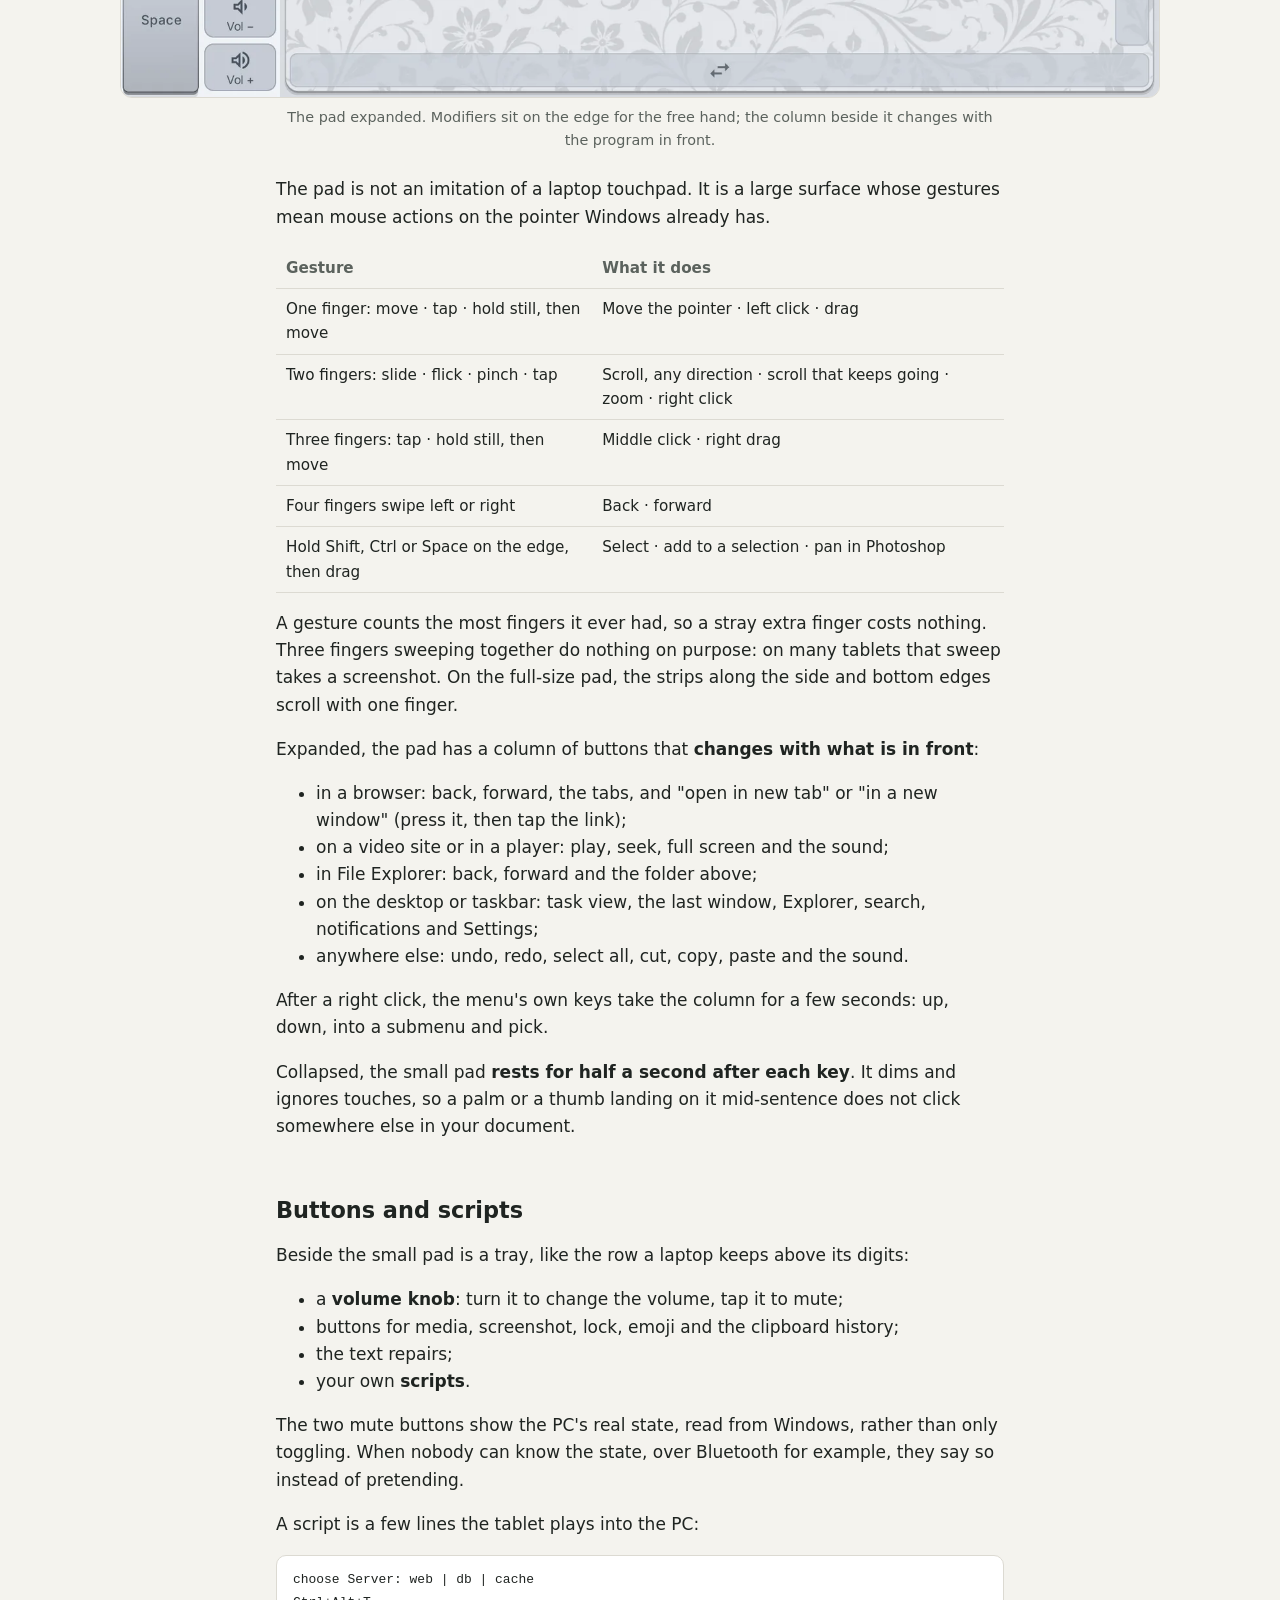
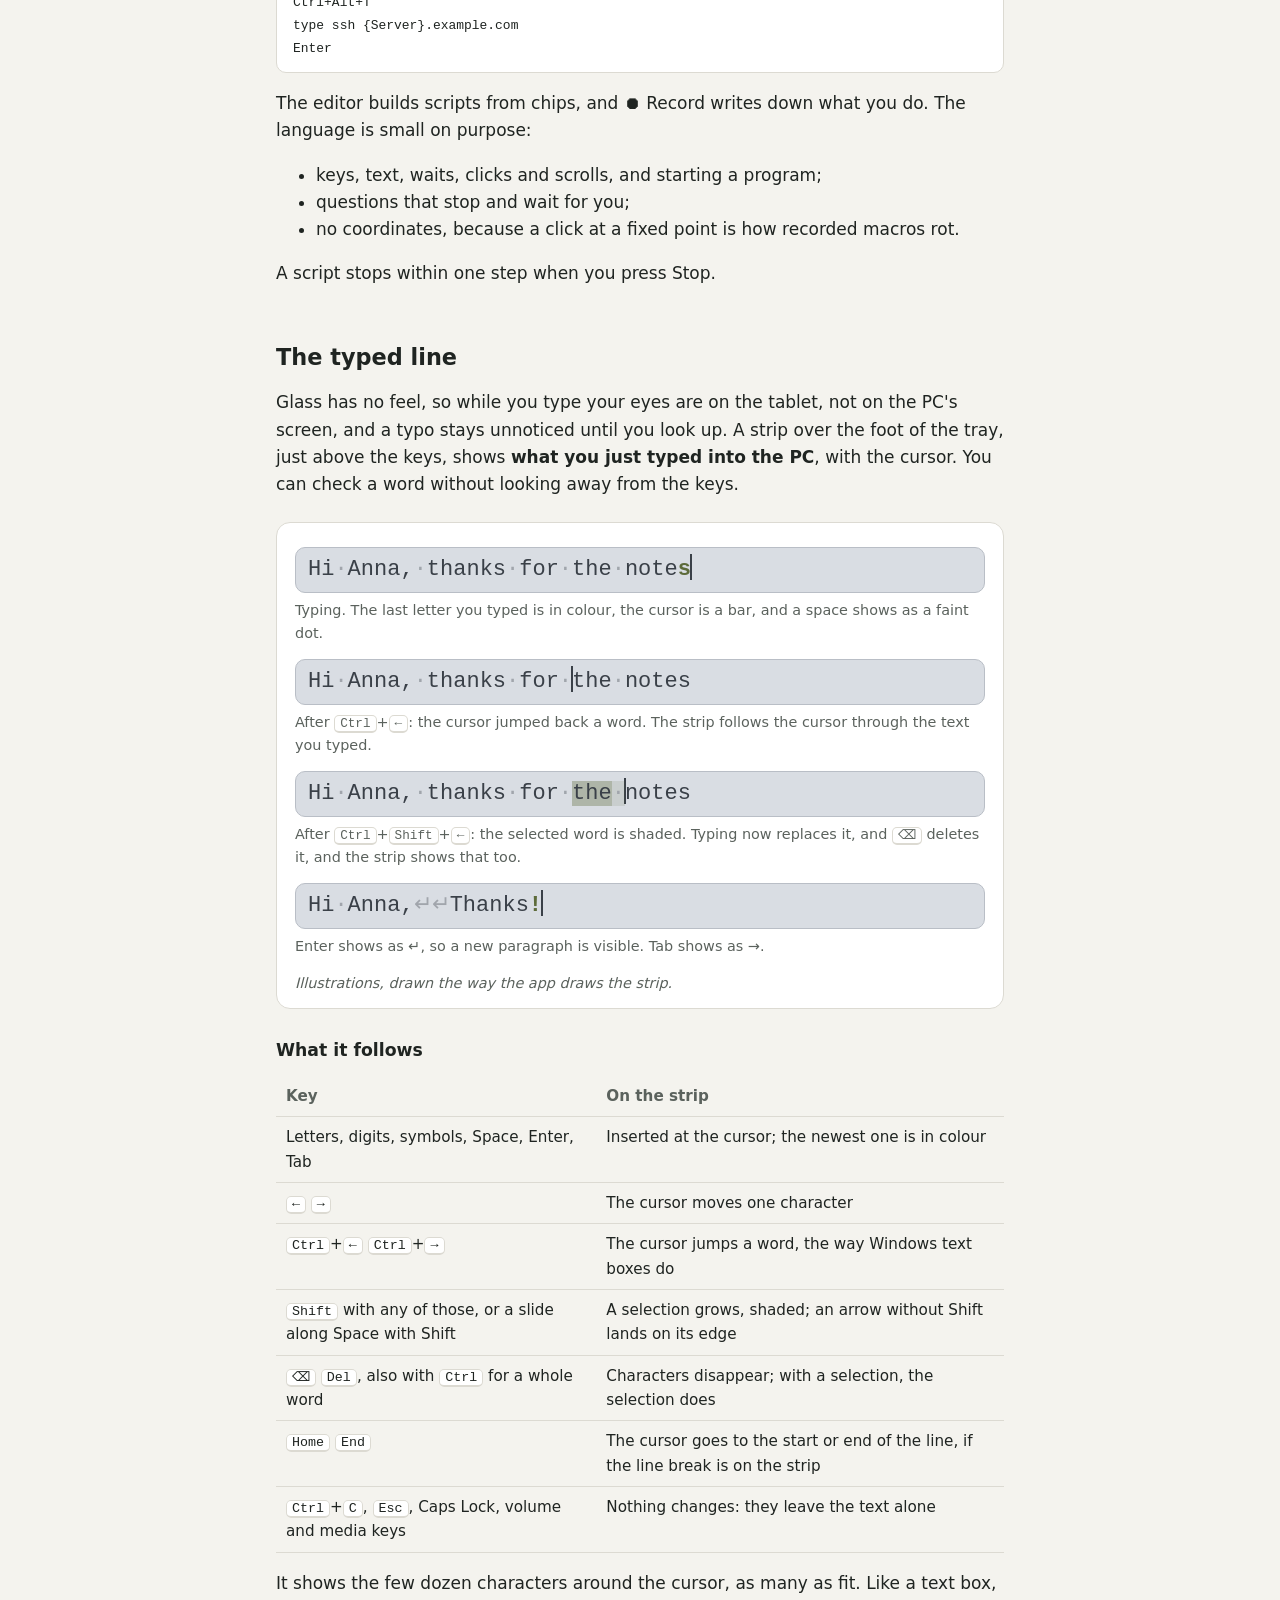
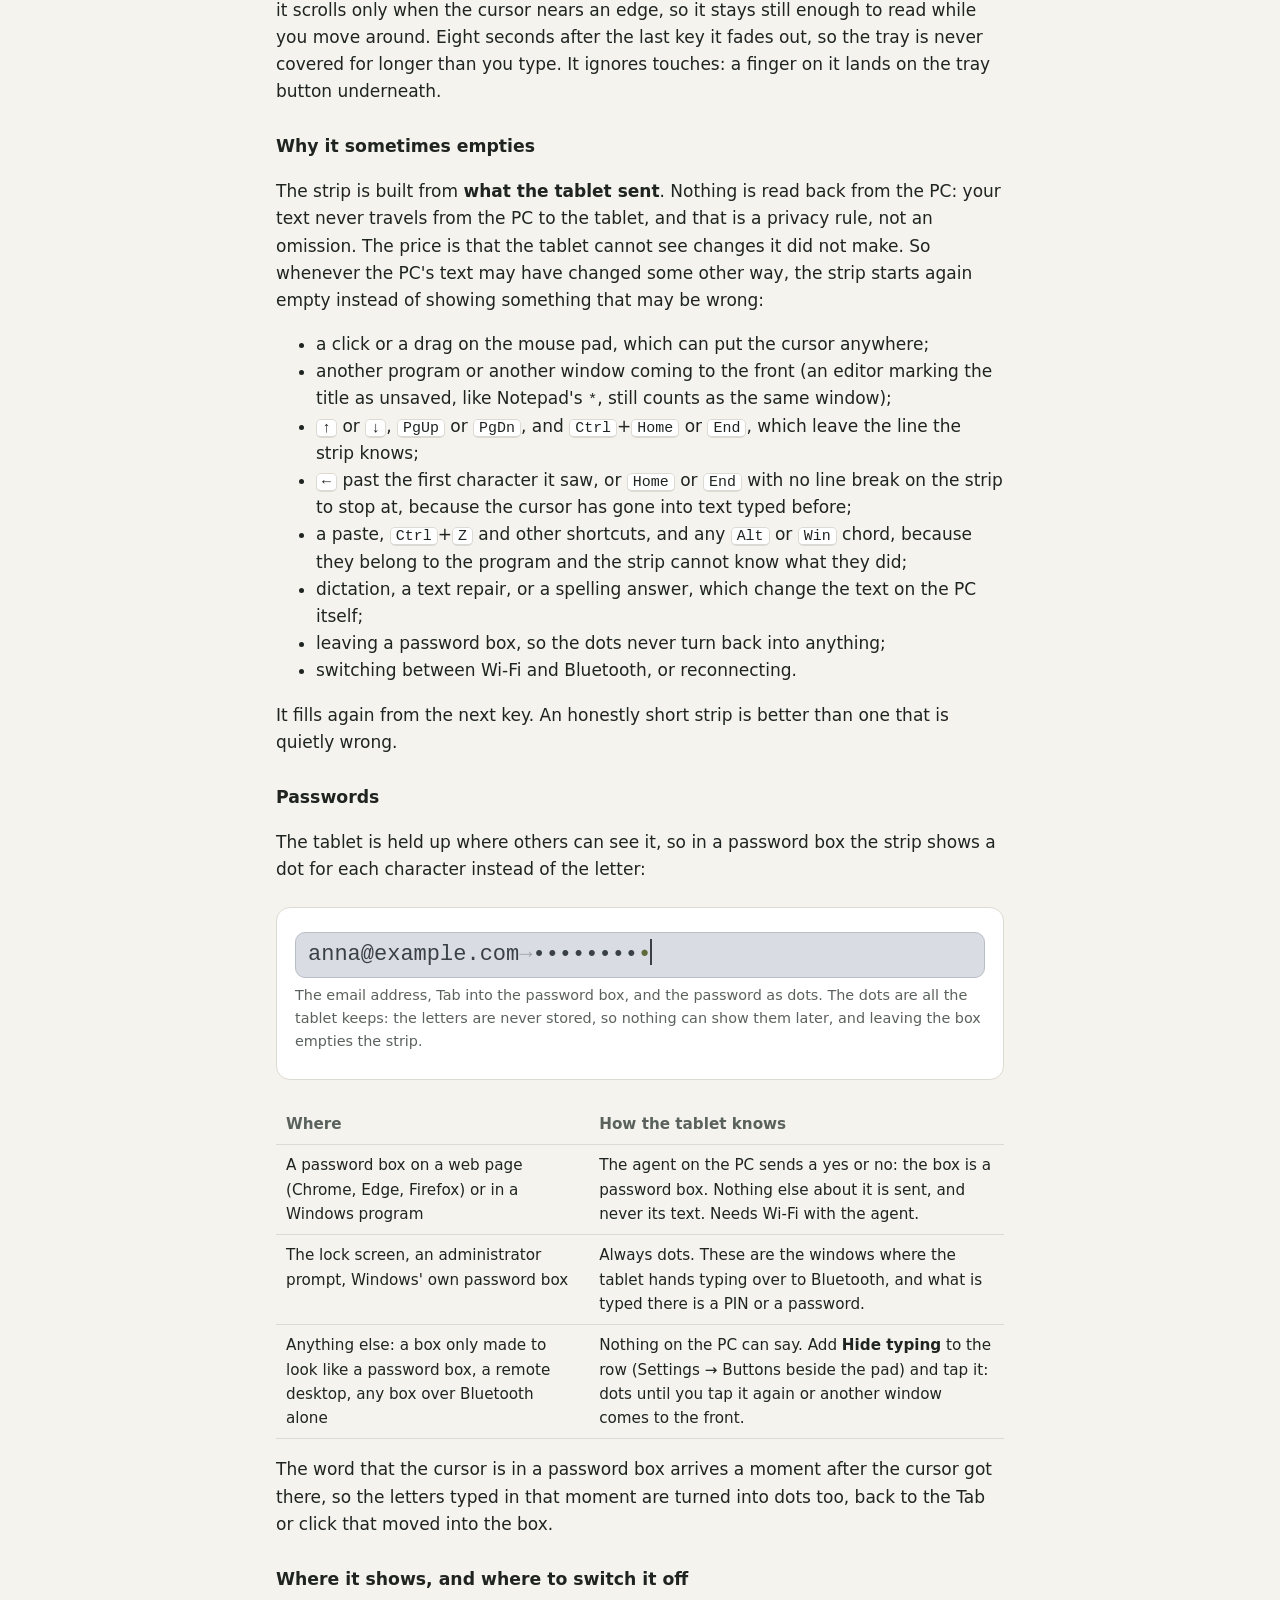
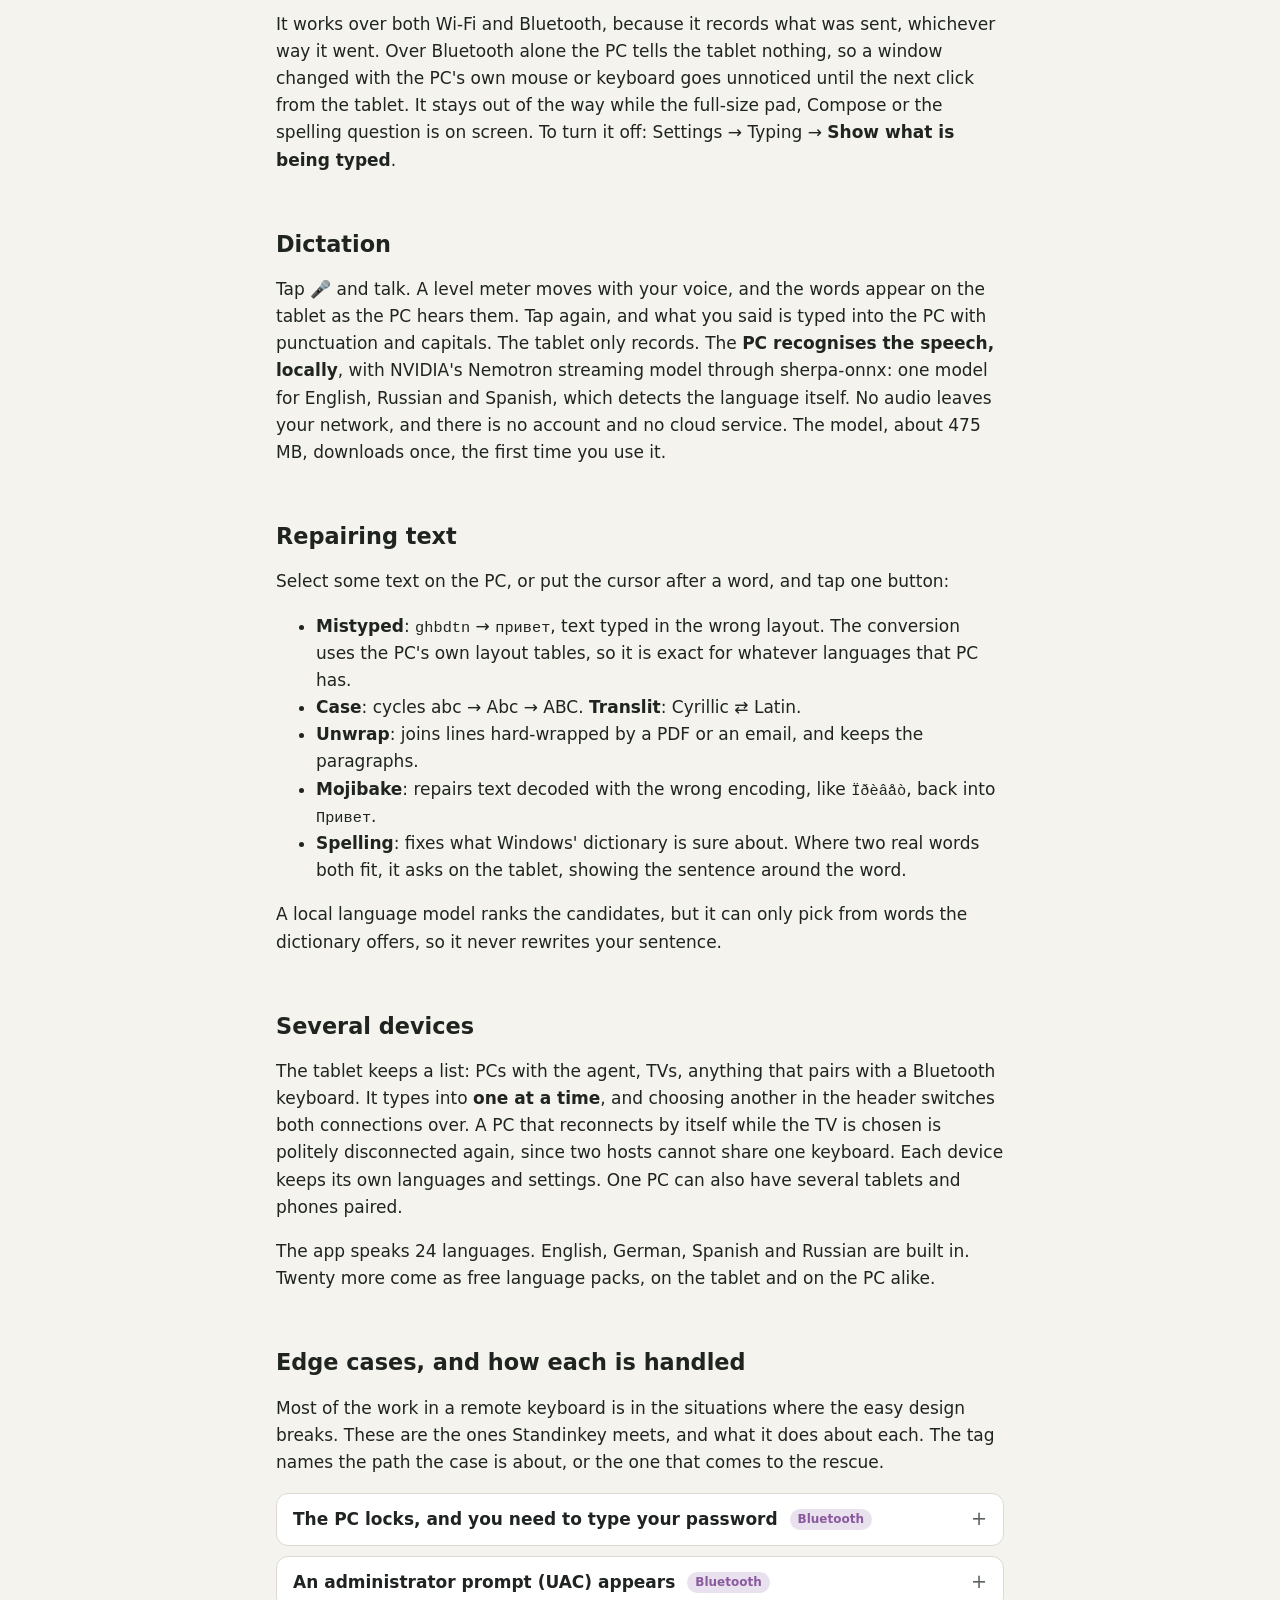
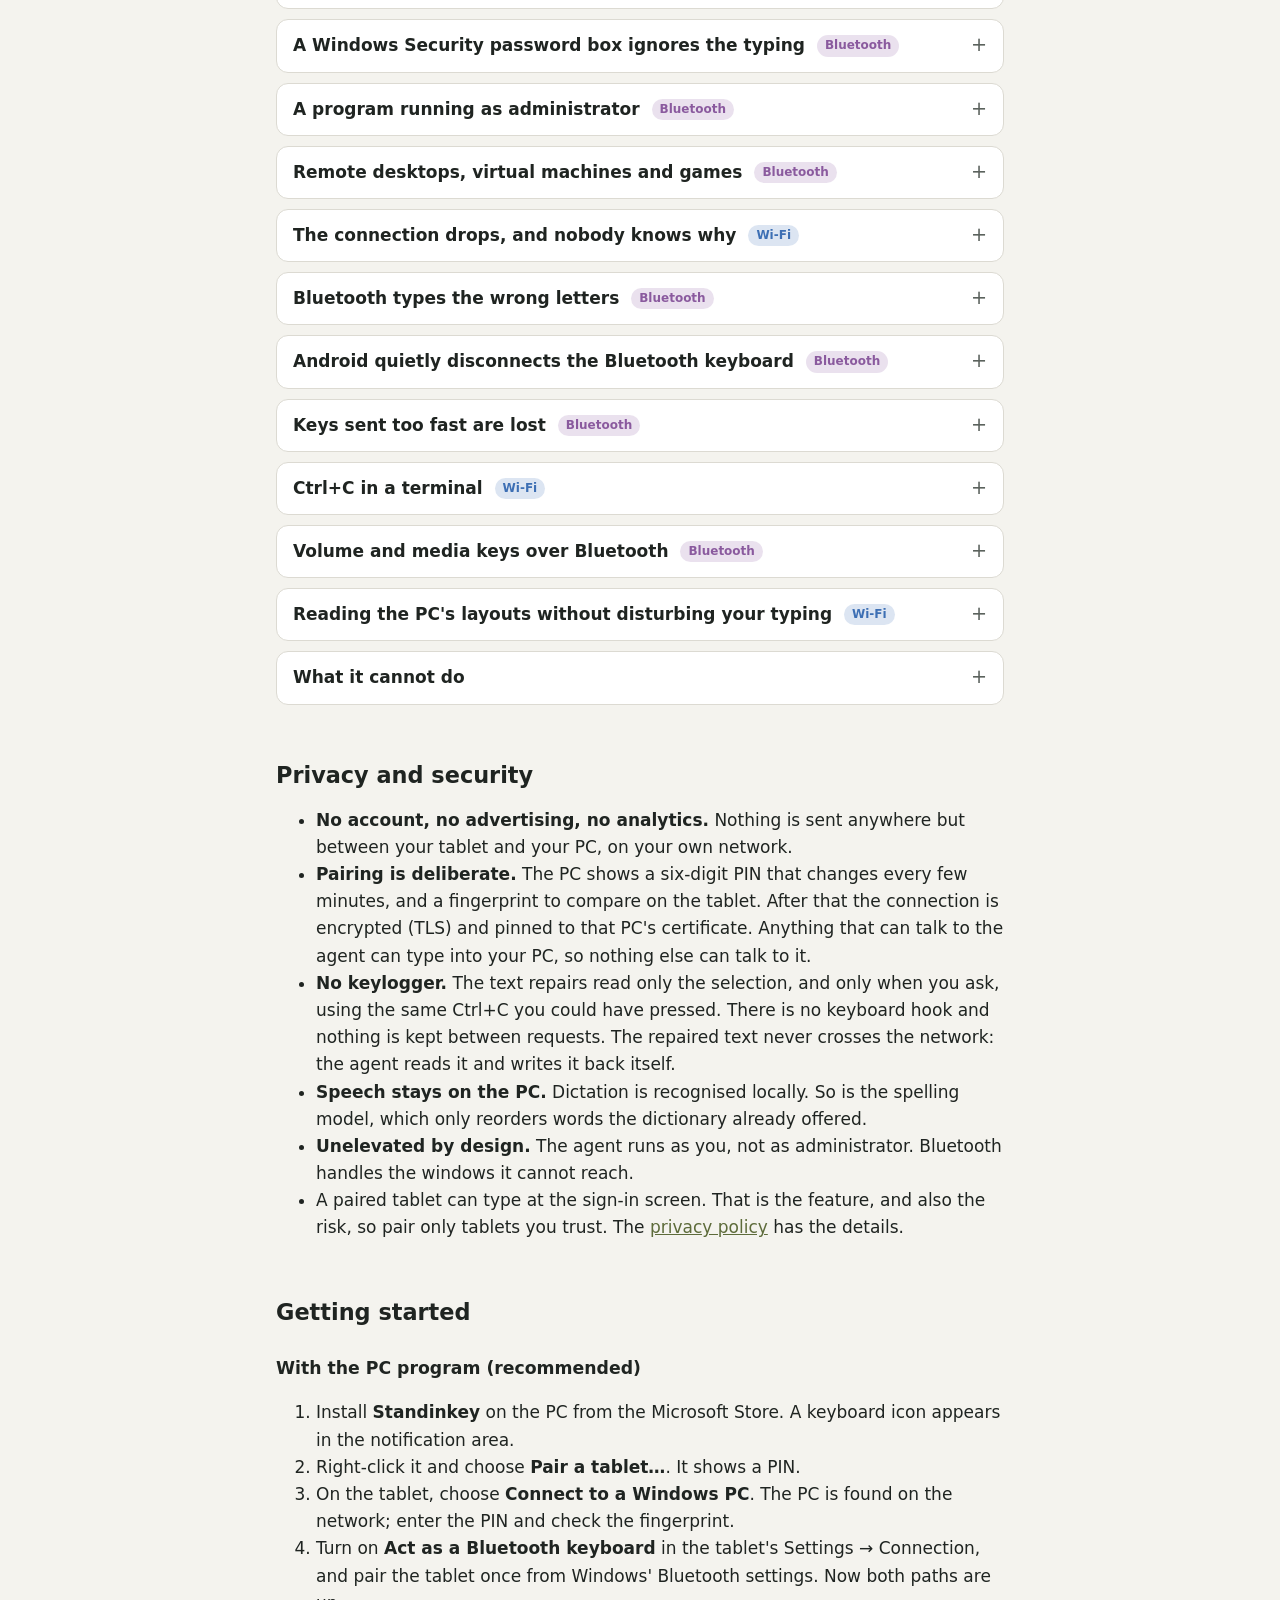
==== commit 69ed69c5: "The typed line: passwords show as dots Co-Authored-By: Claude Opus 5.5 <noreply@anthropic.com>" ====
--- a/index.html
+++ b/index.html
@@ -332,9 +332,38 @@
     <li>a paste, <kbd>Ctrl</kbd>+<kbd>Z</kbd> and other shortcuts, and any <kbd>Alt</kbd> or <kbd>Win</kbd>
       chord, because they belong to the program and the strip cannot know what they did;</li>
     <li>dictation, a text repair, or a spelling answer, which change the text on the PC itself;</li>
+    <li>leaving a password box, so the dots never turn back into anything;</li>
     <li>switching between Wi-Fi and Bluetooth, or reconnecting.</li>
   </ul>
   <p>It fills again from the next key. An honestly short strip is better than one that is quietly wrong.</p>
+
+  <h3>Passwords</h3>
+  <p>The tablet is held up where others can see it, so in a password box the strip shows a dot for each
+    character instead of the letter:</p>
+  <figure class="strips">
+    <div class="strip" aria-hidden="true">anna@example.com<span class="faint">→</span>••••••••<span class="last">•</span><span class="caret"></span></div>
+    <figcaption>The email address, Tab into the password box, and the password as dots. The dots are all the
+      tablet keeps: the letters are never stored, so nothing can show them later, and leaving the box empties
+      the strip.</figcaption>
+  </figure>
+  <table>
+    <thead><tr><th>Where</th><th>How the tablet knows</th></tr></thead>
+    <tbody>
+      <tr><td>A password box on a web page (Chrome, Edge, Firefox) or in a Windows program</td>
+        <td>The agent on the PC sends a yes or no: the box is a password box. Nothing else about it is sent,
+          and never its text. Needs Wi-Fi with the agent.</td></tr>
+      <tr><td>The lock screen, an administrator prompt, Windows' own password box</td>
+        <td>Always dots. These are the windows where the tablet hands typing over to Bluetooth, and what is
+          typed there is a PIN or a password.</td></tr>
+      <tr><td>Anything else: a box only made to look like a password box, a remote desktop, any box over
+        Bluetooth alone</td>
+        <td>Nothing on the PC can say. Add <strong>Hide typing</strong> to the row (Settings → Buttons beside
+          the pad) and tap it: dots until you tap it again or another window comes to the front.</td></tr>
+    </tbody>
+  </table>
+  <p>The word that the cursor is in a password box arrives a moment after the cursor got there, so the
+    letters typed in that moment are turned into dots too, back to the Tab or click that moved into the
+    box.</p>
 
   <h3>Where it shows, and where to switch it off</h3>
   <p>It works over both Wi-Fi and Bluetooth, because it records what was sent, whichever way it went. Over
